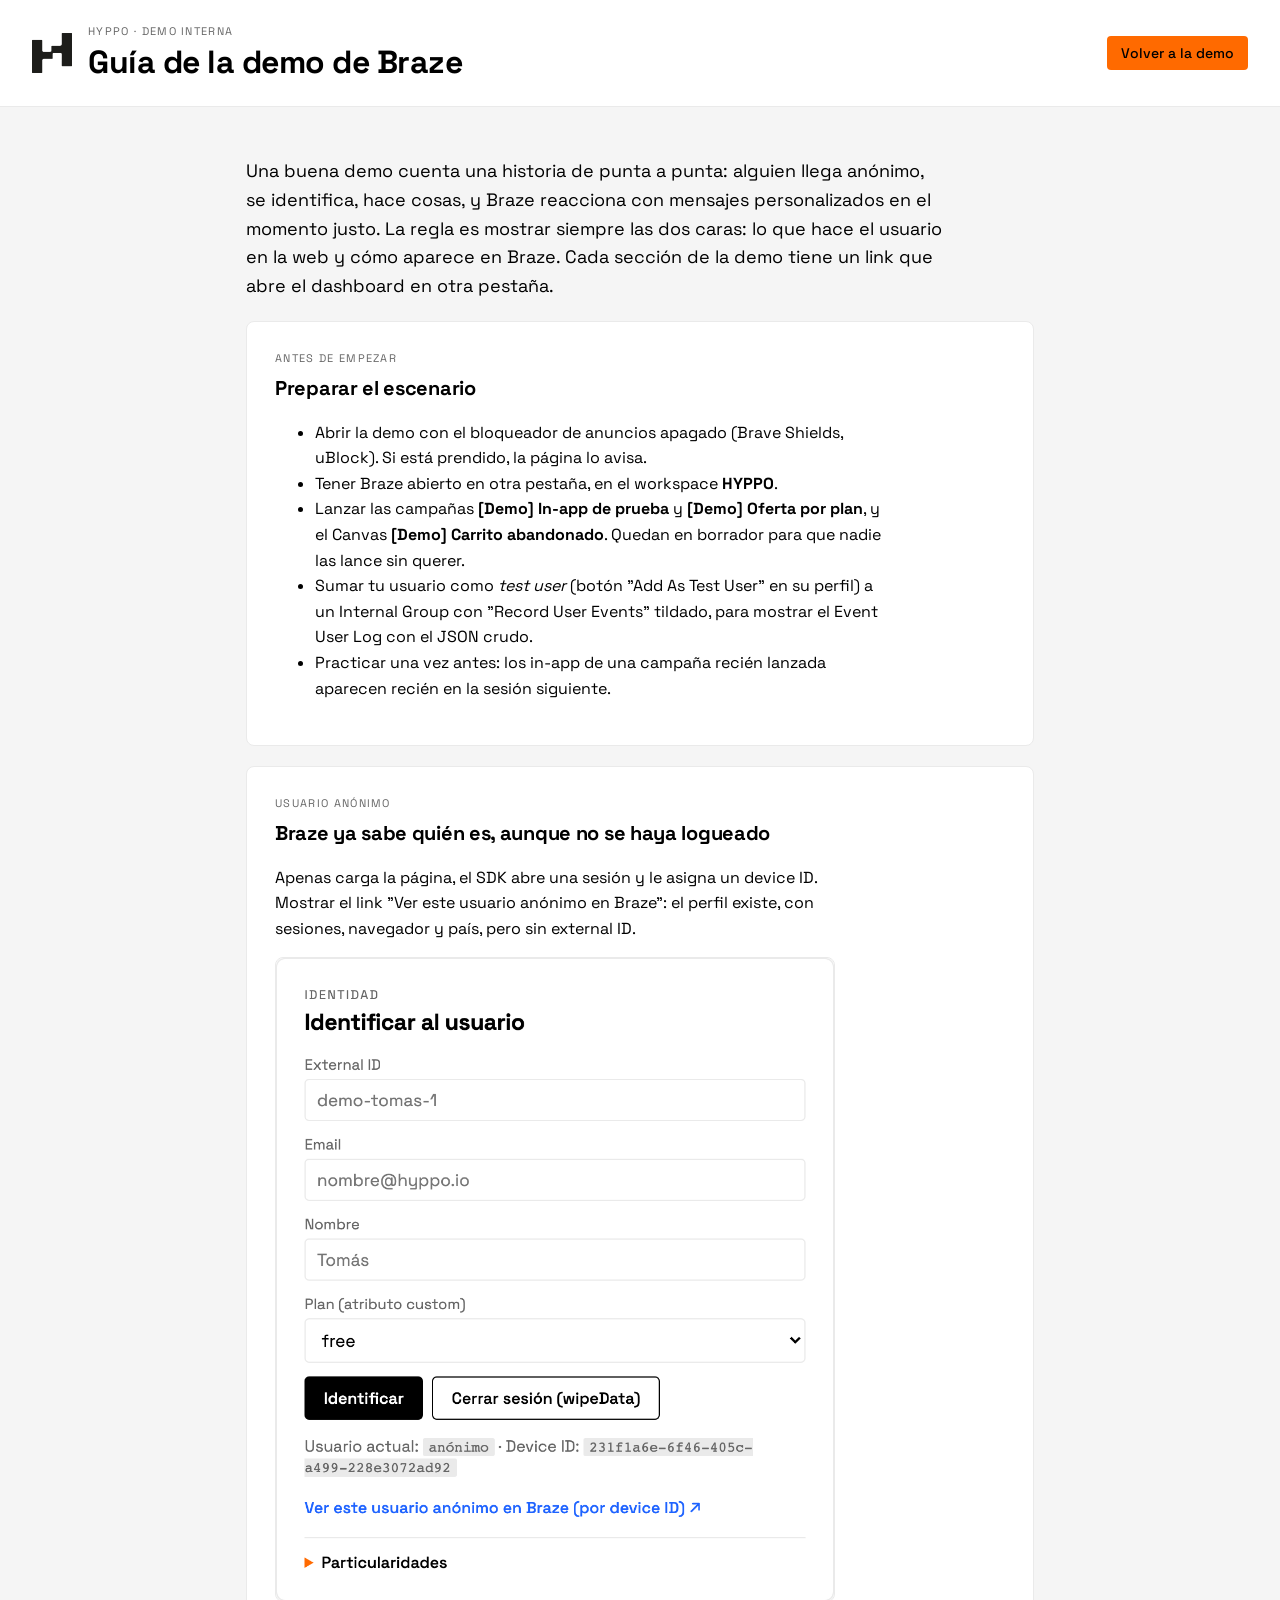
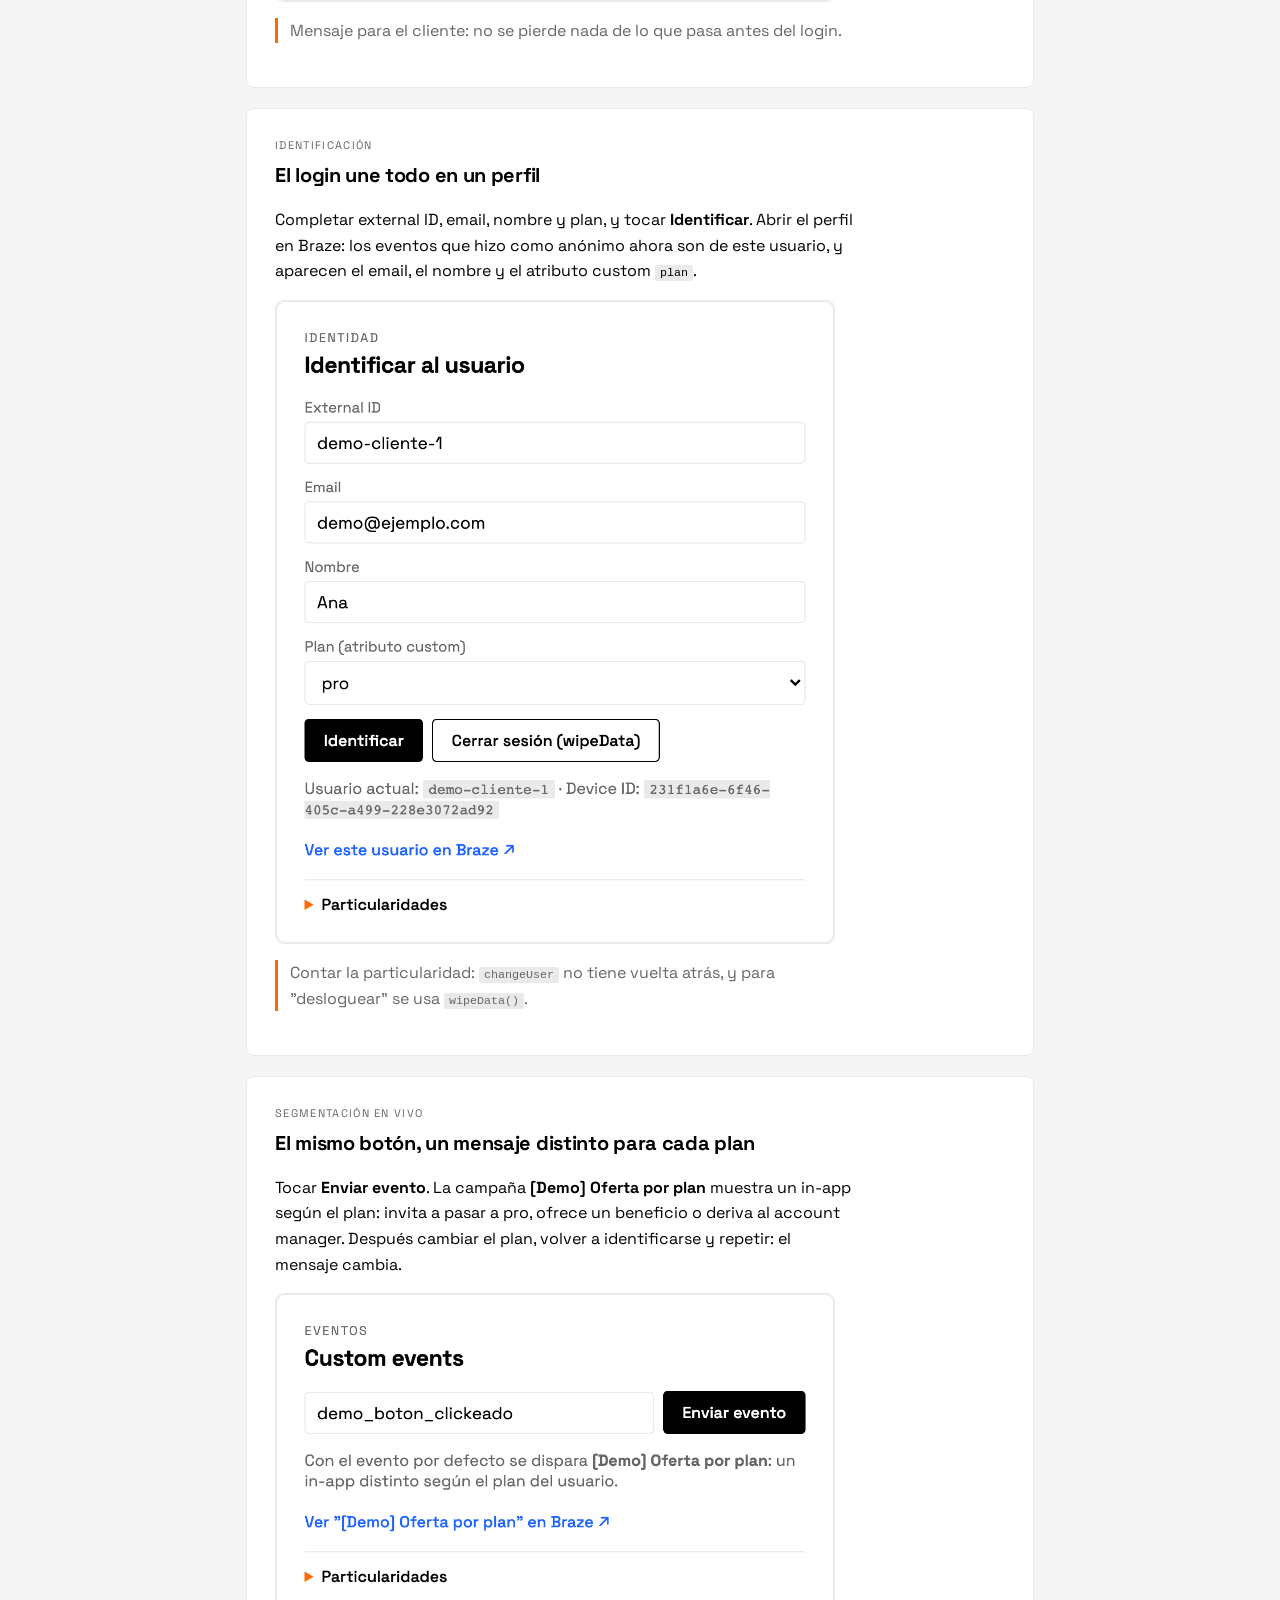
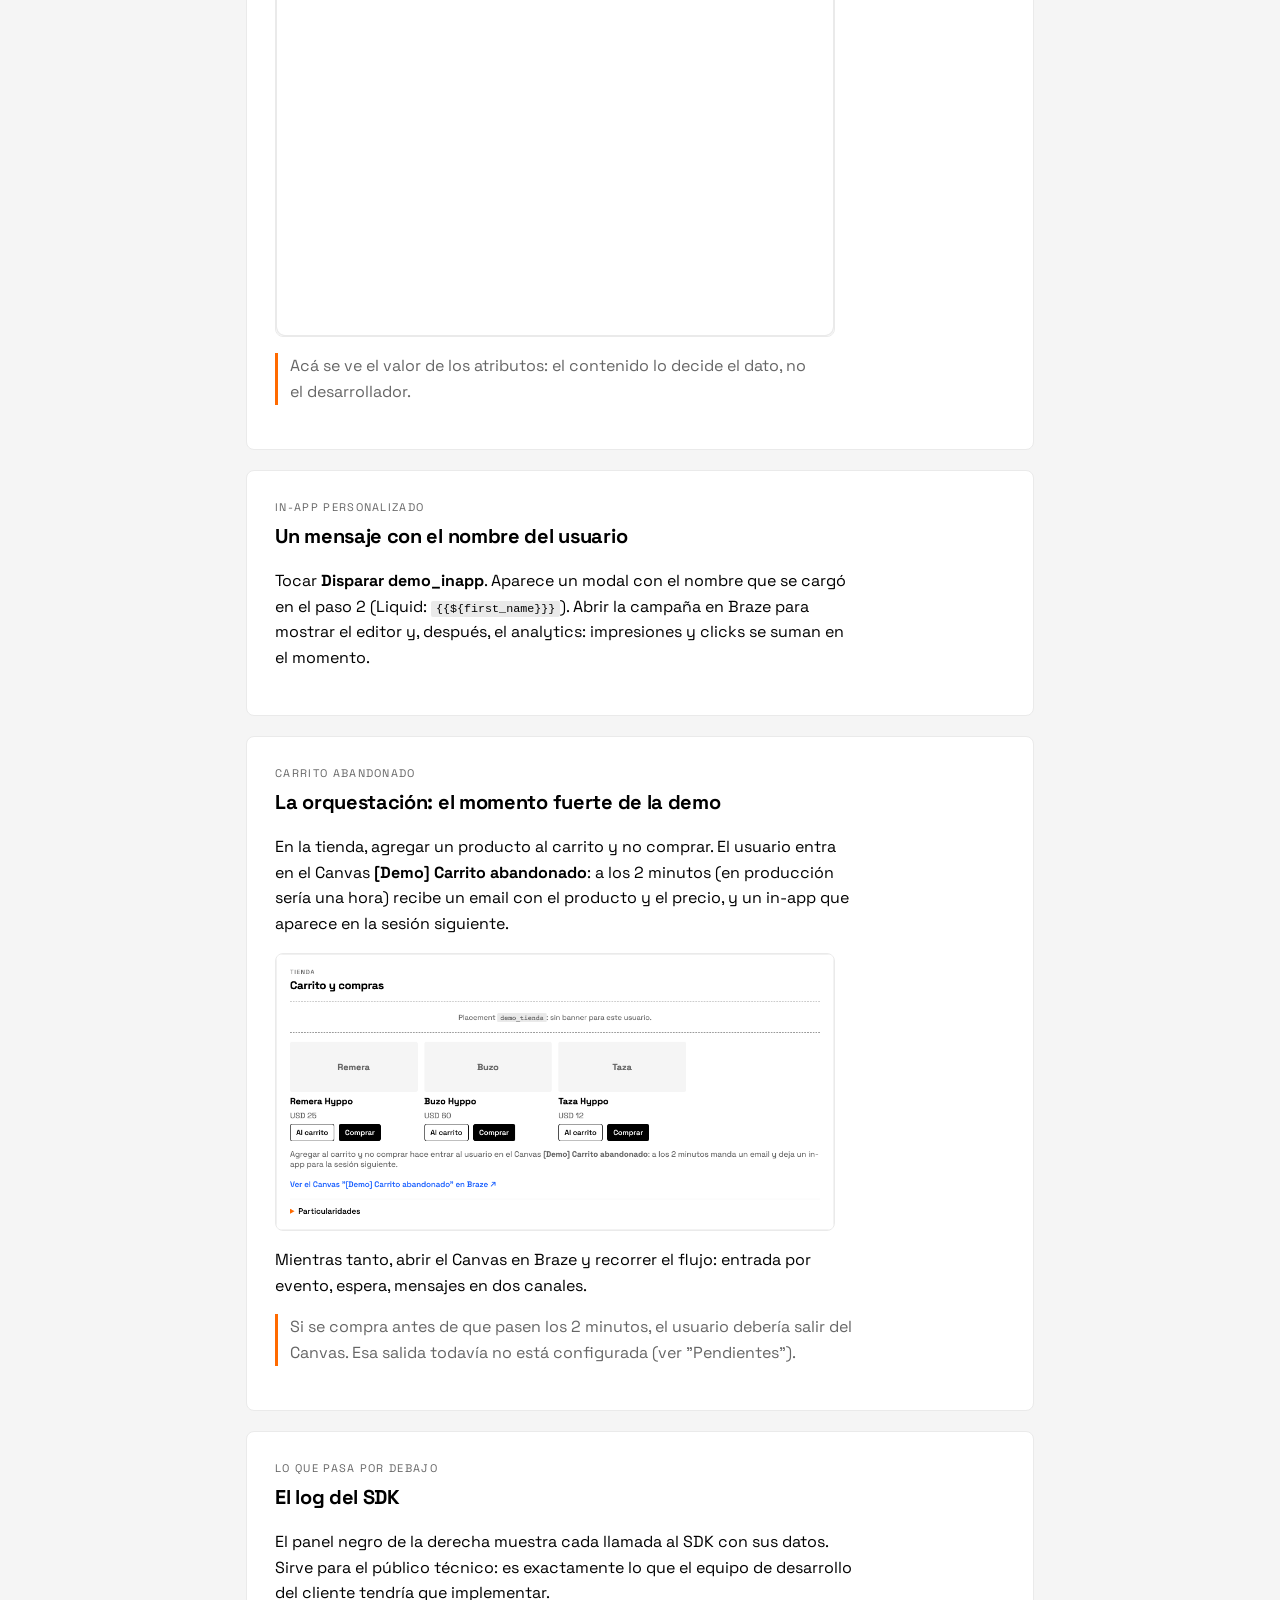
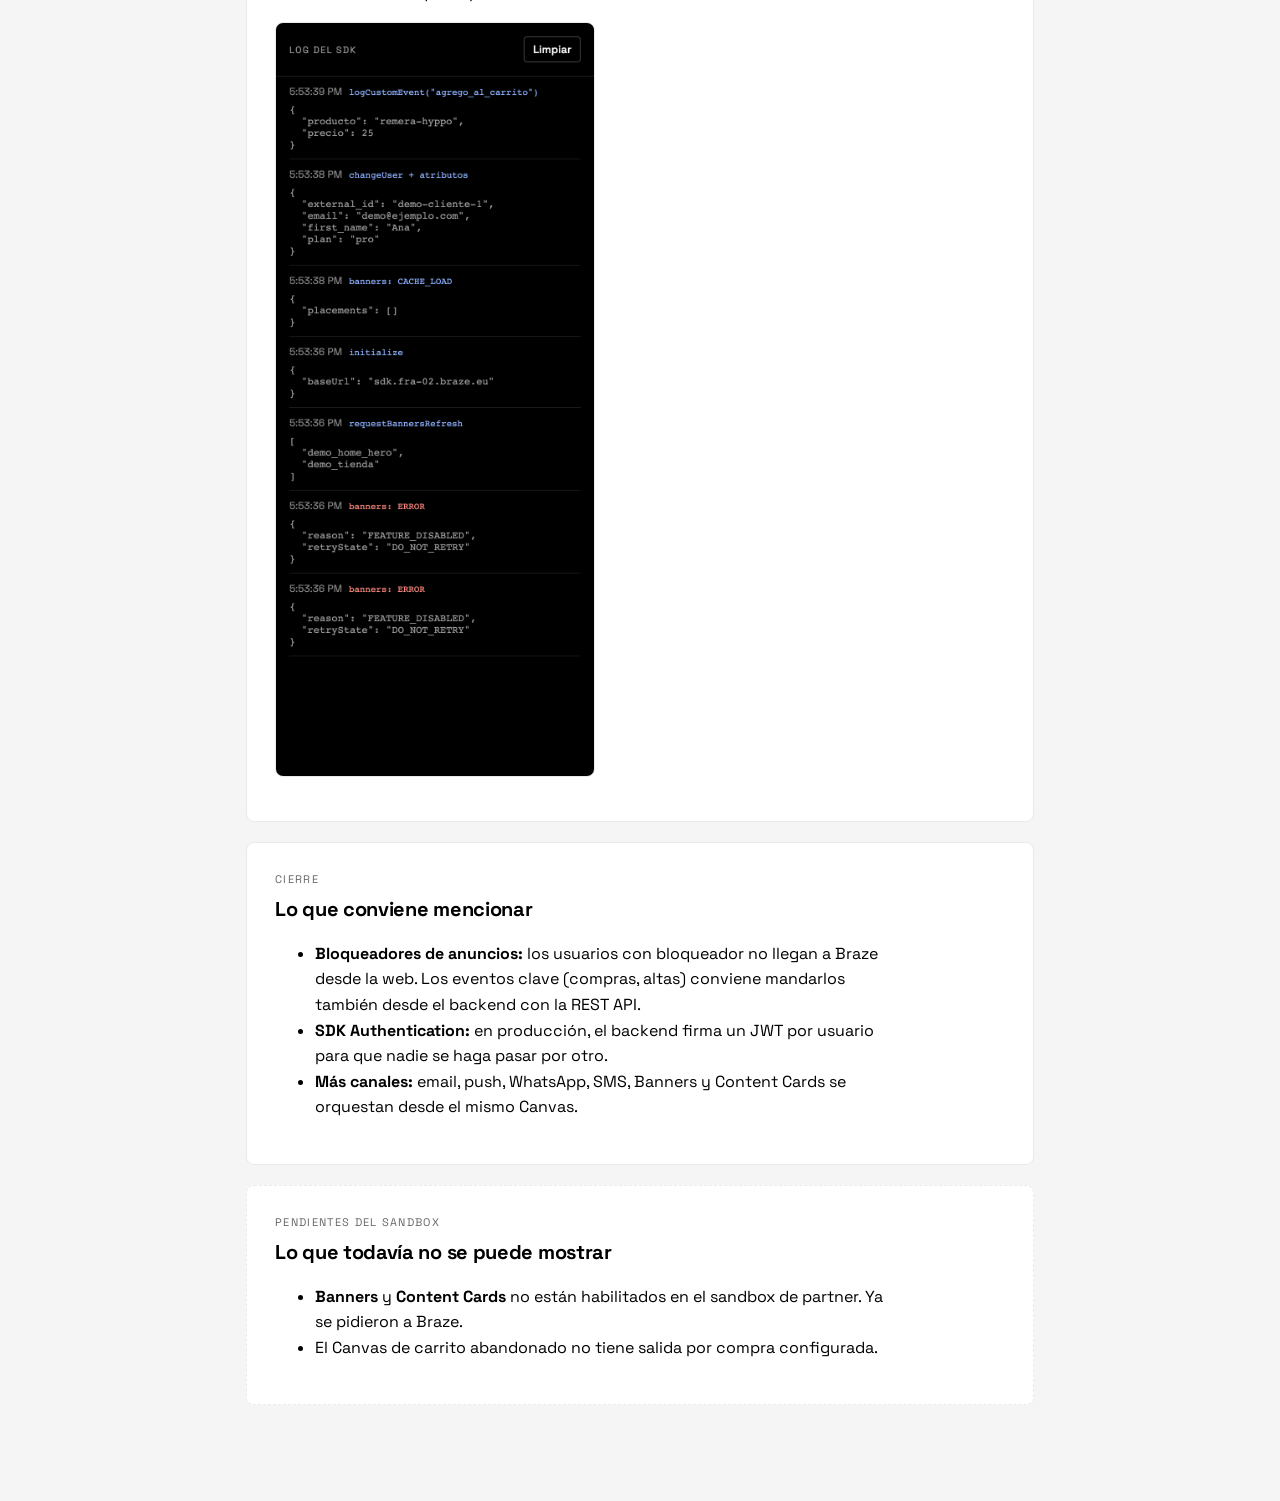
==== guia.html @ dd077f07 "Guía de la demo, links al dashboard de Braze y ajustes de diseño (impeccable) Co-Authored-By: Claude" ====
<!doctype html>
<html lang="es">
<head>
  <meta charset="utf-8">
  <meta name="viewport" content="width=device-width, initial-scale=1">
  <title>Hyppo · Guía de la demo de Braze</title>
  <link rel="icon" href="assets/isotipo.png">
  <link rel="stylesheet" href="https://fonts.googleapis.com/css2?family=Space+Grotesk:wght@400;500;700&display=swap">
  <link rel="stylesheet" href="css/styles.css">
</head>
<body class="guide">
  <header class="top">
    <img src="assets/isotipo.png" alt="Hyppo" class="logo">
    <div>
      <p class="caps">Hyppo · Demo interna</p>
      <h1>Guía de la demo de Braze</h1>
    </div>
    <a href="index.html" class="guide-btn">Volver a la demo</a>
  </header>

  <article class="guide-body">
    <p class="lead">Una buena demo cuenta una historia de punta a punta: alguien llega anónimo, se identifica, hace cosas, y Braze reacciona con mensajes personalizados en el momento justo. La regla es mostrar siempre las dos caras: lo que hace el usuario en la web y cómo aparece en Braze. Cada sección de la demo tiene un link que abre el dashboard en otra pestaña.</p>

    <section class="step">
      <p class="caps">Antes de empezar</p>
      <h2>Preparar el escenario</h2>
      <ul>
        <li>Abrir la demo con el bloqueador de anuncios apagado (Brave Shields, uBlock). Si está prendido, la página lo avisa.</li>
        <li>Tener Braze abierto en otra pestaña, en el workspace <strong>HYPPO</strong>.</li>
        <li>Lanzar las campañas <strong>[Demo] In-app de prueba</strong> y <strong>[Demo] Oferta por plan</strong>, y el Canvas <strong>[Demo] Carrito abandonado</strong>. Quedan en borrador para que nadie las lance sin querer.</li>
        <li>Sumar tu usuario como <em>test user</em> (botón "Add As Test User" en su perfil) a un Internal Group con "Record User Events" tildado, para mostrar el Event User Log con el JSON crudo.</li>
        <li>Practicar una vez antes: los in-app de una campaña recién lanzada aparecen recién en la sesión siguiente.</li>
      </ul>
    </section>

    <section class="step">
      <p class="caps">Usuario anónimo</p>
      <h2>Braze ya sabe quién es, aunque no se haya logueado</h2>
      <p>Apenas carga la página, el SDK abre una sesión y le asigna un device ID. Mostrar el link "Ver este usuario anónimo en Braze": el perfil existe, con sesiones, navegador y país, pero sin external ID.</p>
      <img src="assets/guia/demo-identidad-anonimo.png" alt="Sección de identidad con un usuario anónimo">
      <p class="tip">Mensaje para el cliente: no se pierde nada de lo que pasa antes del login.</p>
    </section>

    <section class="step">
      <p class="caps">Identificación</p>
      <h2>El login une todo en un perfil</h2>
      <p>Completar external ID, email, nombre y plan, y tocar <strong>Identificar</strong>. Abrir el perfil en Braze: los eventos que hizo como anónimo ahora son de este usuario, y aparecen el email, el nombre y el atributo custom <code>plan</code>.</p>
      <img src="assets/guia/demo-identidad.png" alt="Sección de identidad con un usuario identificado">
      <p class="tip">Contar la particularidad: <code>changeUser</code> no tiene vuelta atrás, y para "desloguear" se usa <code>wipeData()</code>.</p>
    </section>

    <section class="step">
      <p class="caps">Segmentación en vivo</p>
      <h2>El mismo botón, un mensaje distinto para cada plan</h2>
      <p>Tocar <strong>Enviar evento</strong>. La campaña <strong>[Demo] Oferta por plan</strong> muestra un in-app según el plan: invita a pasar a pro, ofrece un beneficio o deriva al account manager. Después cambiar el plan, volver a identificarse y repetir: el mensaje cambia.</p>
      <img src="assets/guia/demo-eventos.png" alt="Sección de eventos">
      <p class="tip">Acá se ve el valor de los atributos: el contenido lo decide el dato, no el desarrollador.</p>
    </section>

    <section class="step">
      <p class="caps">In-app personalizado</p>
      <h2>Un mensaje con el nombre del usuario</h2>
      <p>Tocar <strong>Disparar demo_inapp</strong>. Aparece un modal con el nombre que se cargó en el paso 2 (Liquid: <code>{{${first_name}}}</code>). Abrir la campaña en Braze para mostrar el editor y, después, el analytics: impresiones y clicks se suman en el momento.</p>
    </section>

    <section class="step">
      <p class="caps">Carrito abandonado</p>
      <h2>La orquestación: el momento fuerte de la demo</h2>
      <p>En la tienda, agregar un producto al carrito y no comprar. El usuario entra en el Canvas <strong>[Demo] Carrito abandonado</strong>: a los 2 minutos (en producción sería una hora) recibe un email con el producto y el precio, y un in-app que aparece en la sesión siguiente.</p>
      <img src="assets/guia/demo-tienda.png" alt="Tienda de la demo">
      <p>Mientras tanto, abrir el Canvas en Braze y recorrer el flujo: entrada por evento, espera, mensajes en dos canales.</p>
      <p class="tip">Si se compra antes de que pasen los 2 minutos, el usuario debería salir del Canvas. Esa salida todavía no está configurada (ver "Pendientes").</p>
    </section>

    <section class="step">
      <p class="caps">Lo que pasa por debajo</p>
      <h2>El log del SDK</h2>
      <p>El panel negro de la derecha muestra cada llamada al SDK con sus datos. Sirve para el público técnico: es exactamente lo que el equipo de desarrollo del cliente tendría que implementar.</p>
      <img src="assets/guia/demo-log.png" alt="Panel con el log del SDK" class="narrow">
    </section>

    <section class="step">
      <p class="caps">Cierre</p>
      <h2>Lo que conviene mencionar</h2>
      <ul>
        <li><strong>Bloqueadores de anuncios:</strong> los usuarios con bloqueador no llegan a Braze desde la web. Los eventos clave (compras, altas) conviene mandarlos también desde el backend con la REST API.</li>
        <li><strong>SDK Authentication:</strong> en producción, el backend firma un JWT por usuario para que nadie se haga pasar por otro.</li>
        <li><strong>Más canales:</strong> email, push, WhatsApp, SMS, Banners y Content Cards se orquestan desde el mismo Canvas.</li>
      </ul>
    </section>

    <section class="step pending">
      <p class="caps">Pendientes del sandbox</p>
      <h2>Lo que todavía no se puede mostrar</h2>
      <ul>
        <li><strong>Banners</strong> y <strong>Content Cards</strong> no están habilitados en el sandbox de partner. Ya se pidieron a Braze.</li>
        <li>El Canvas de carrito abandonado no tiene salida por compra configurada.</li>
      </ul>
    </section>
  </article>
</body>
</html>
---- css/styles.css ----
:root {
  --black: #000; --white: #fff; --blue: #1E63FF; --orange: #FF6A00; --red: #E53935;
  --grey-05: #F5F5F5; --grey-10: #EAEAEA; --grey-40: #9A9A9A; --grey-60: #666;
  --font: "Space Grotesk", system-ui, -apple-system, "Segoe UI", Roboto, sans-serif;
}
* { box-sizing: border-box; }
body { margin: 0; text-wrap: pretty; font-family: var(--font); color: var(--black); background: var(--grey-05); padding-right: 380px; }
code { font-size: 0.9em; background: var(--grey-10); padding: 1px 5px; border-radius: 2px; }
h1, h2 { margin: 0; letter-spacing: -0.015em; }
h1 { font-size: 32px; }
h2 { font-size: 20px; margin-bottom: 16px; }
.caps { text-transform: uppercase; letter-spacing: 0.12em; font-size: 11px; color: var(--grey-60); margin: 0 0 4px; }
.muted { color: var(--grey-60); font-size: 14px; }

.top { display: flex; align-items: center; gap: 16px; padding: 24px 32px; background: var(--white); border-bottom: 1px solid var(--grey-10); }
.logo { width: 40px; height: 40px; }
.guide-btn { margin-left: auto; font-size: 14px; font-weight: 500; padding: 8px 14px; border-radius: 4px; background: var(--orange); color: var(--black); text-decoration: none; }
.guide-btn:hover { background: var(--black); color: var(--white); }
.guide-btn + .status { margin-left: 12px; }
.braze-link { font-size: 14px; font-weight: 500; color: var(--blue); text-decoration: none; }
.braze-link:hover { text-decoration: underline; }
.status { margin-left: auto; font-size: 13px; padding: 6px 12px; border-radius: 4px; background: var(--grey-10); }
.status.ok { background: #E6EEFF; color: #0B3FC4; }
.status.err { background: #FDECEA; color: #B71C1C; }

main { display: grid; grid-template-columns: repeat(auto-fill, minmax(340px, 1fr)); gap: 16px; padding: 24px 32px 64px; }
.card { background: var(--white); border: 1px solid var(--grey-10); border-radius: 8px; padding: 24px; }
.card.wide { grid-column: 1 / -1; }

form { display: grid; gap: 12px; }
label { display: grid; gap: 4px; font-size: 13px; color: var(--grey-60); }
input, select { font: inherit; font-size: 15px; padding: 8px 10px; border: 1px solid var(--grey-10); border-radius: 4px; color: var(--black); }
.row { display: flex; gap: 8px; flex-wrap: wrap; align-items: center; }
form.row input { flex: 1; }
button { font: inherit; font-size: 14px; font-weight: 500; padding: 9px 16px; border: 1px solid var(--black); border-radius: 4px; background: var(--black); color: var(--white); cursor: pointer; }
button:hover { background: var(--blue); border-color: var(--blue); }
button.ghost { background: var(--white); color: var(--black); }
button.ghost:hover { border-color: var(--blue); color: var(--blue); }
button.small { padding: 6px 10px; font-size: 13px; }
button code { background: transparent; color: inherit; }

details { margin-top: 16px; font-size: 14px; border-top: 1px solid var(--grey-10); padding-top: 12px; }
summary { cursor: pointer; font-weight: 500; }
summary::marker { color: var(--orange); }
details li { margin: 6px 0; line-height: 1.45; }

.banner-slot { margin: 16px 32px 0; min-height: 56px; border: 1px dashed var(--grey-40); border-radius: 8px; display: grid; place-items: center; background: var(--white); }
.banner-slot.inline { margin: 0 0 16px; border: none; border-top: 1px dashed var(--grey-40); border-bottom: 1px dashed var(--grey-40); border-radius: 0; background: transparent; }
.banner-slot.filled { border: none; display: block; background: transparent; }
.fallback { color: var(--grey-60); font-size: 13px; margin: 12px; }

.products { display: grid; grid-template-columns: repeat(auto-fill, minmax(180px, 1fr)); gap: 12px; }
.product { display: grid; gap: 6px; }
.thumb { height: 90px; border-radius: 4px; background: var(--grey-05); display: grid; place-items: center; font-weight: 700; color: var(--grey-60); }

.feed { margin-top: 12px; position: relative; min-height: 80px; }

.log { position: fixed; top: 0; right: 0; bottom: 0; width: 380px; background: var(--black); color: var(--white); display: flex; flex-direction: column; }
.log .caps { color: var(--grey-40); margin: 0; }
.log-head { display: flex; justify-content: space-between; align-items: center; padding: 16px; border-bottom: 1px solid #222; }
.log-head button { border-color: #444; background: transparent; color: var(--white); }
#log { list-style: none; margin: 0; padding: 0 16px; overflow-y: auto; flex: 1; font-size: 12px; }
#log li { padding: 10px 0; border-bottom: 1px solid #1a1a1a; }
#log li.err code { color: #ff8a80; }
#log code { background: transparent; color: #8fb2ff; }
#log pre { margin: 6px 0 0; white-space: pre-wrap; color: var(--grey-40); }
.t { color: #8a8a8a; }

@media (max-width: 900px) {
  body { padding-right: 0; }
  .log { position: static; width: auto; max-height: 50vh; }
  main, .top { padding-left: 16px; padding-right: 16px; }
  .banner-slot { margin-left: 16px; margin-right: 16px; }
}

/* Guía de la demo */
body.guide { padding-right: 0; }
.guide-body { max-width: 820px; margin: 0 auto; padding: 32px 16px 96px; }
.lead { font-size: 18px; line-height: 1.6; max-width: 58ch; }
.step p, .step li { max-width: 58ch; }
.step { background: var(--white); border: 1px solid var(--grey-10); border-radius: 8px; padding: 28px; margin-top: 20px; line-height: 1.6; }
.step h2 { margin-bottom: 12px; }
.step img { display: block; width: 100%; max-width: 560px; margin: 16px 0; border: 1px solid var(--grey-10); border-radius: 8px; }
.step img.narrow { max-width: 320px; }
.step img.wide { max-width: 100%; }
.tip { border-left: 3px solid var(--orange); padding-left: 12px; color: var(--grey-60); }
.step.pending { border-style: dashed; }
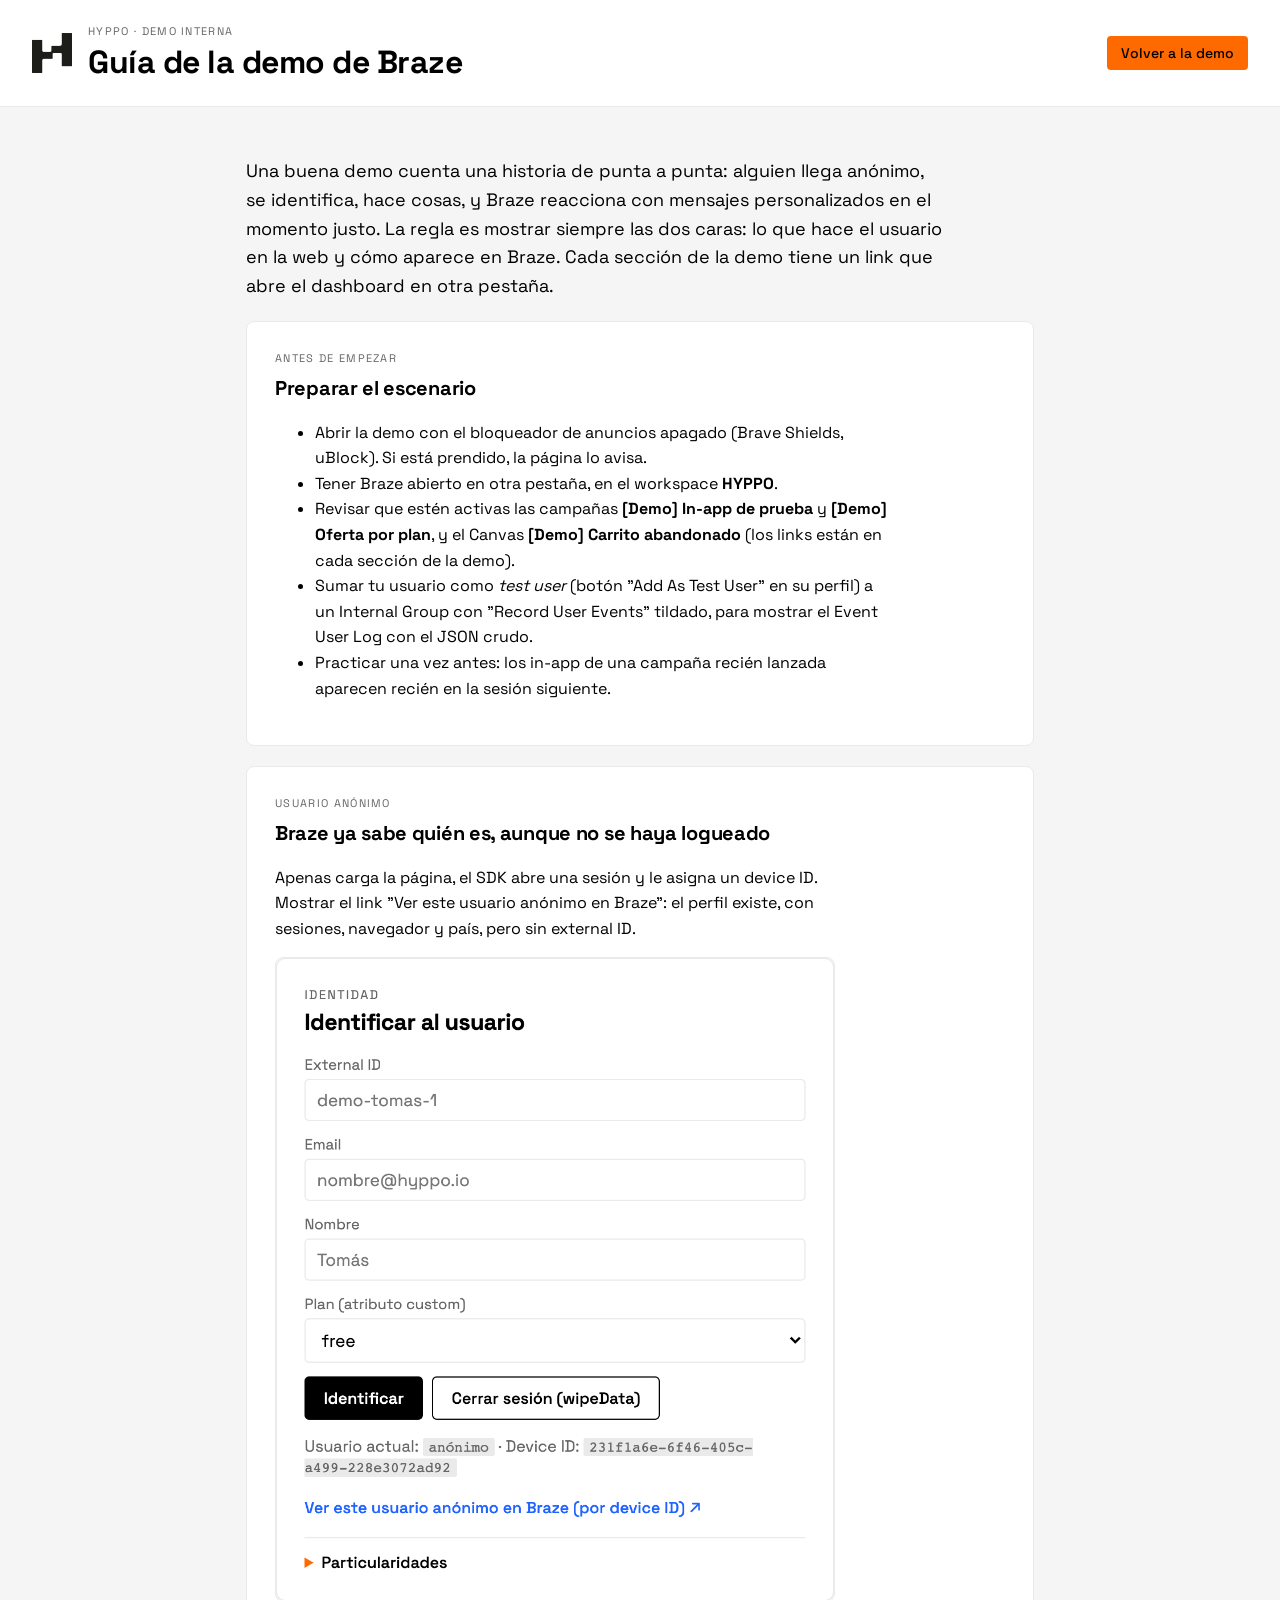
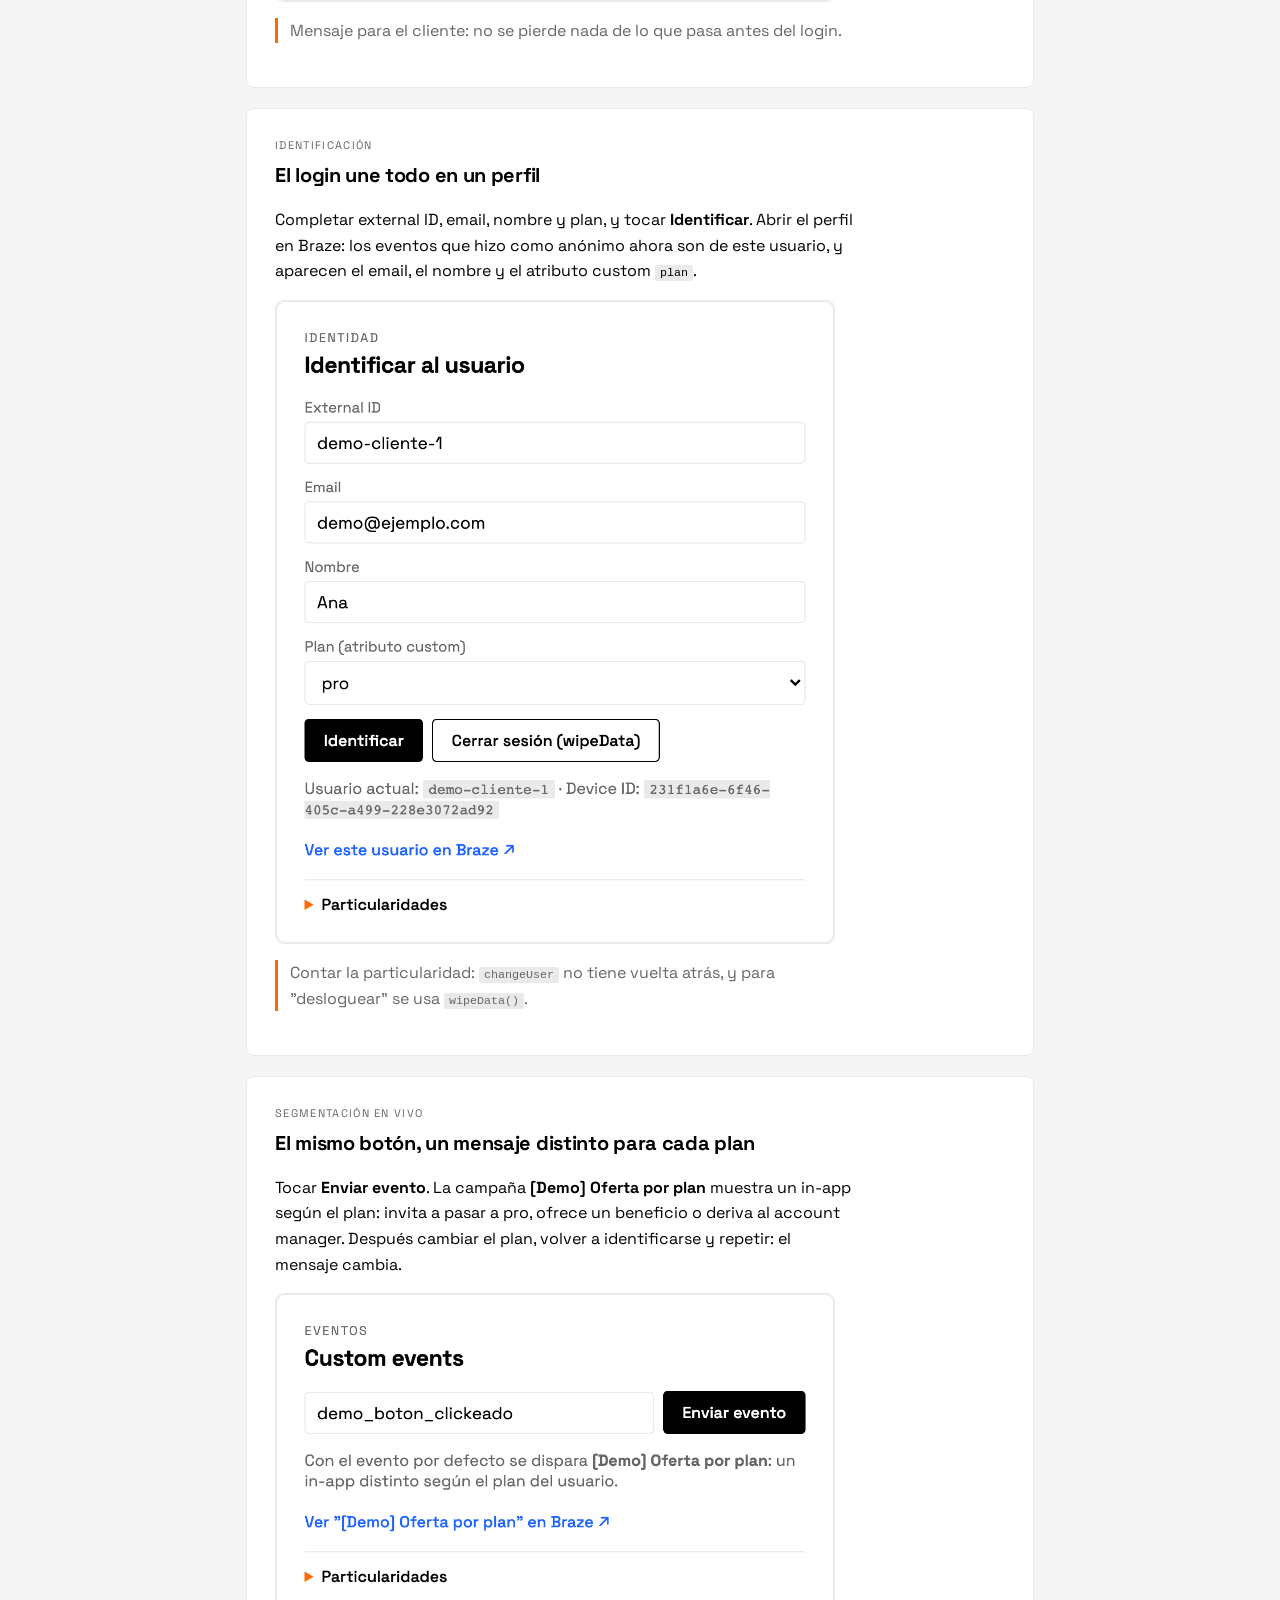
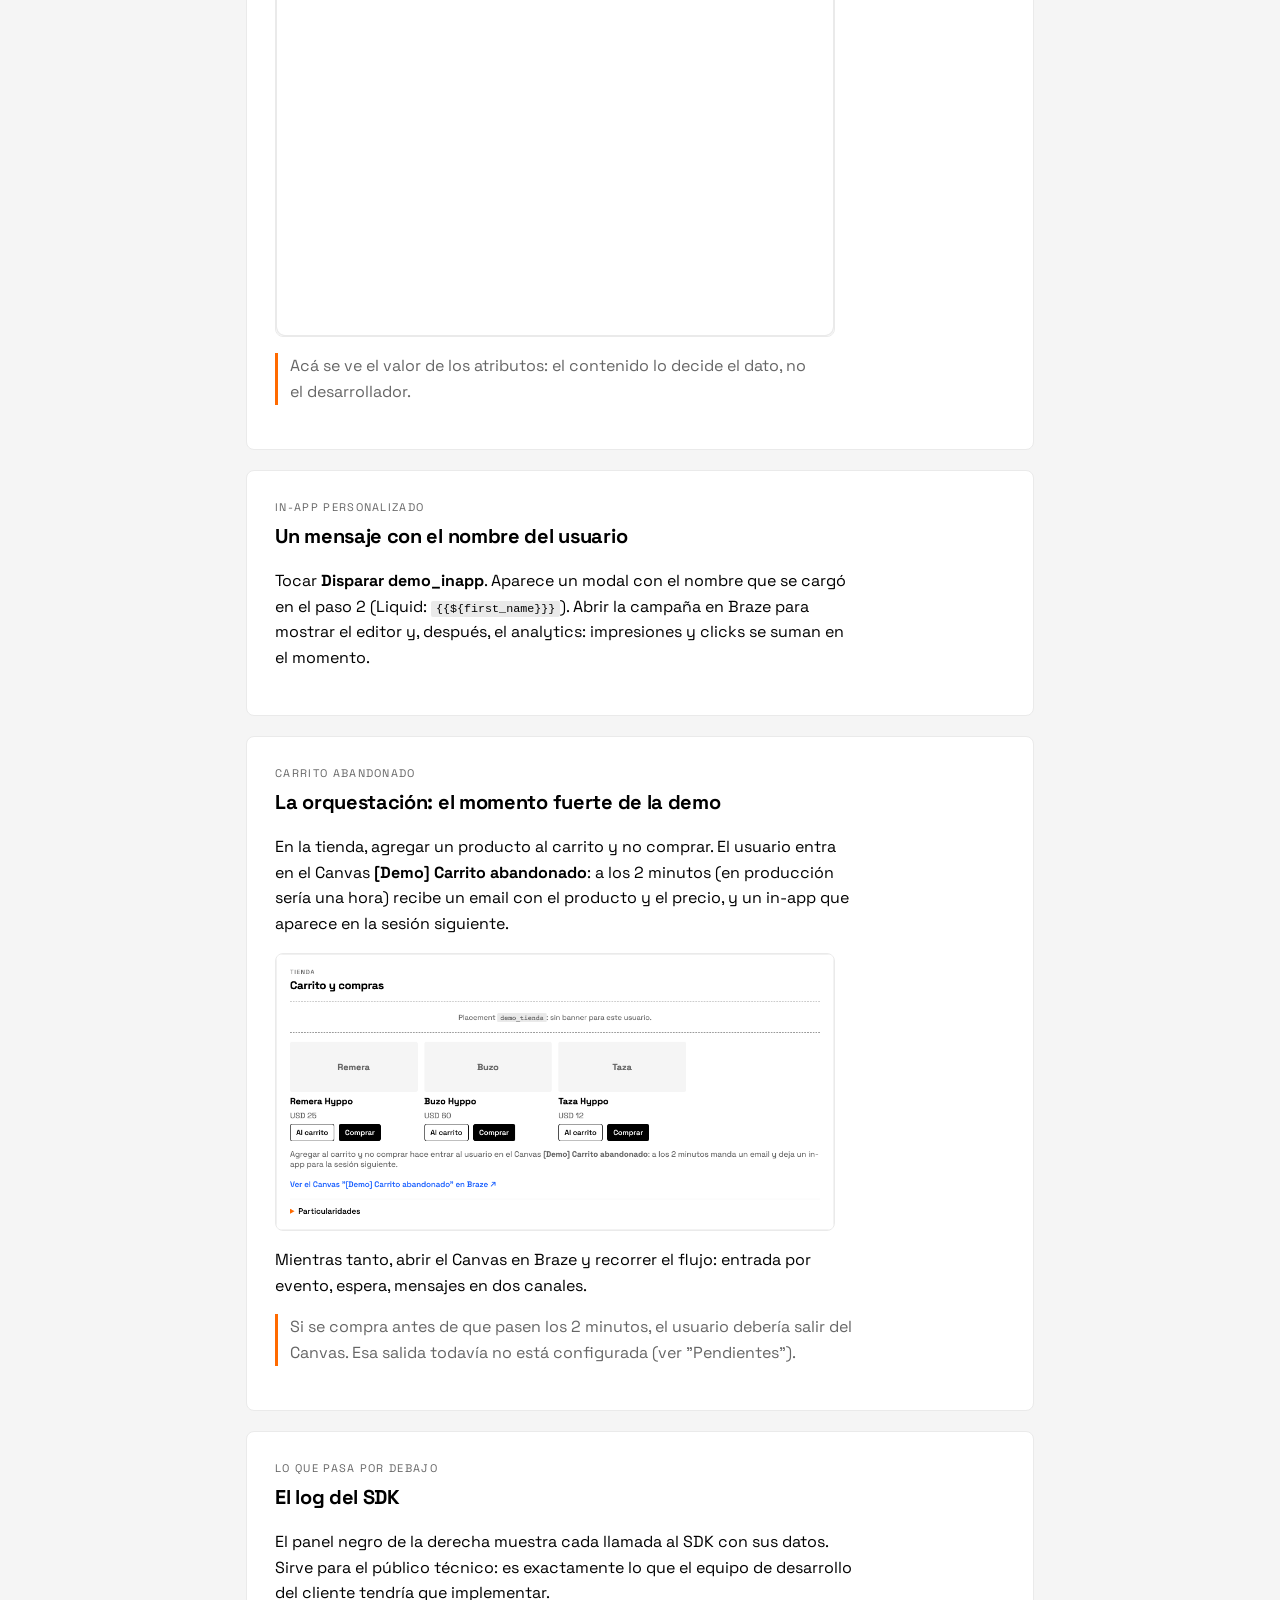
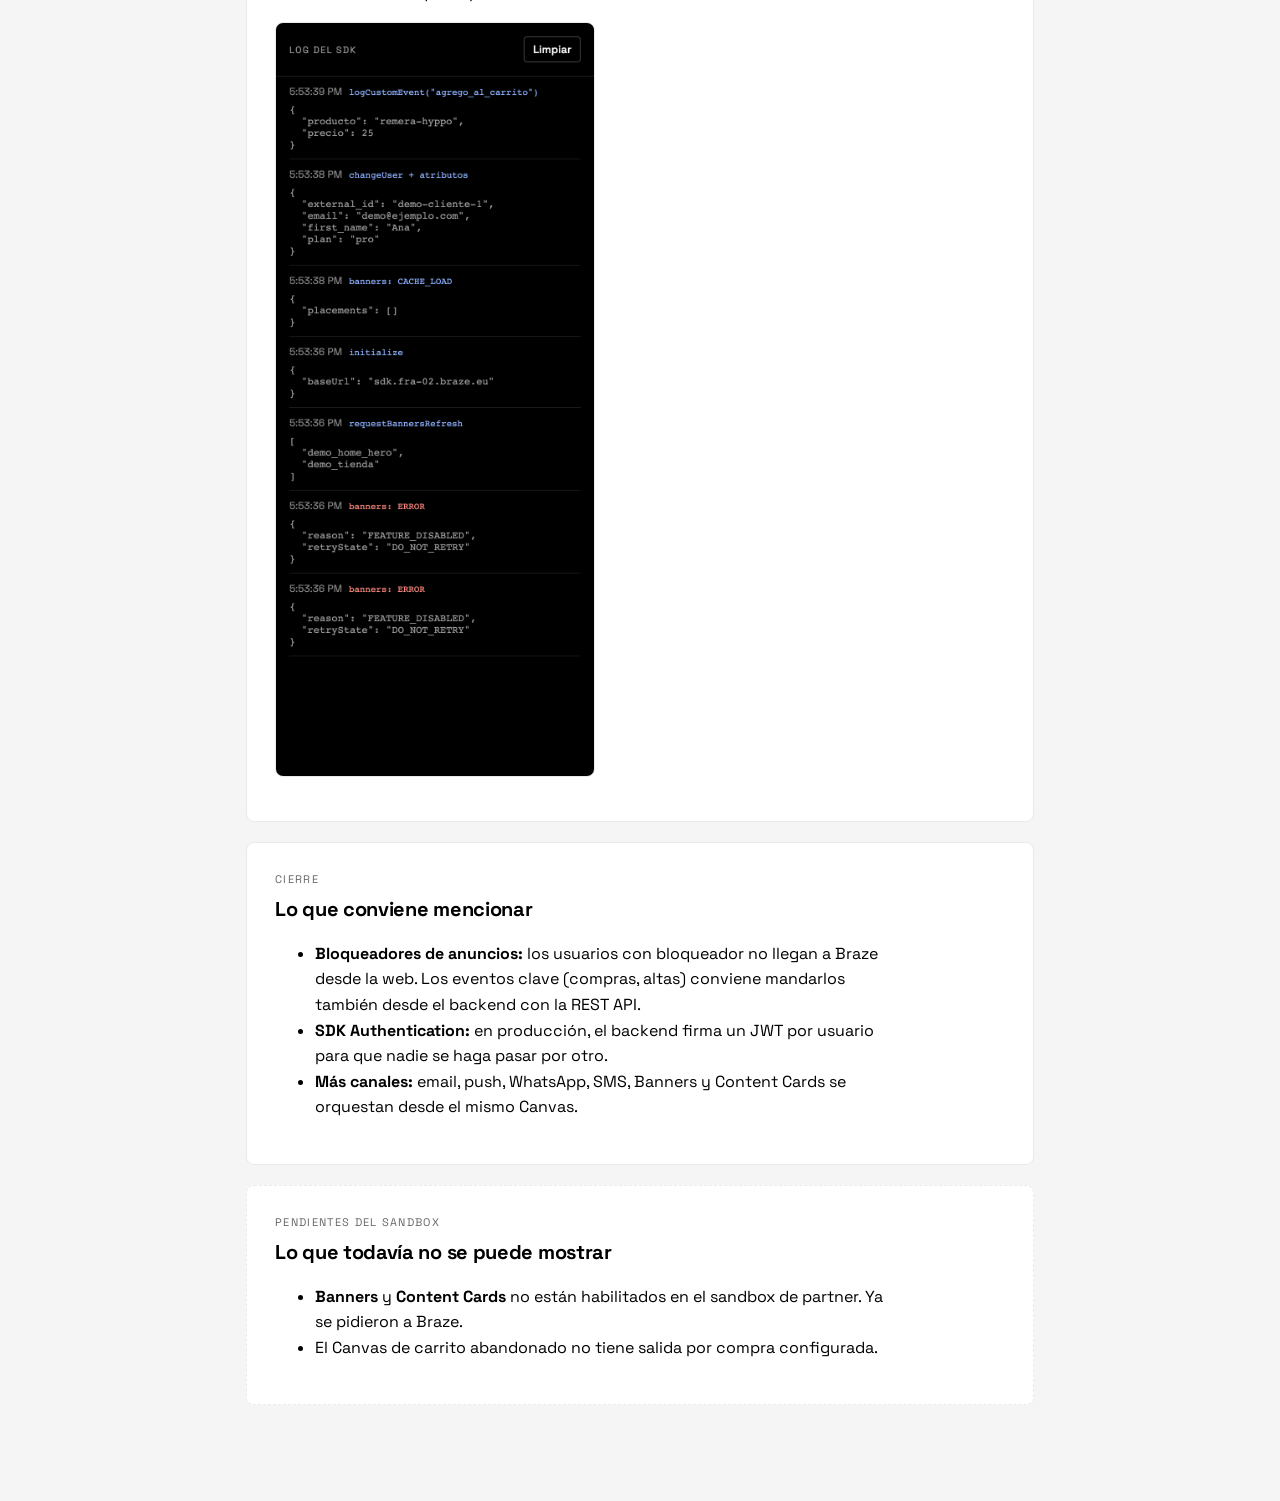
==== commit 791840fb: "Guía y README: las campañas de la demo ya están activas Co-Authored-By: Claude Opus 5.5 <noreply@ant" ====
--- a/guia.html
+++ b/guia.html
@@ -27,7 +27,7 @@
       <ul>
         <li>Abrir la demo con el bloqueador de anuncios apagado (Brave Shields, uBlock). Si está prendido, la página lo avisa.</li>
         <li>Tener Braze abierto en otra pestaña, en el workspace <strong>HYPPO</strong>.</li>
-        <li>Lanzar las campañas <strong>[Demo] In-app de prueba</strong> y <strong>[Demo] Oferta por plan</strong>, y el Canvas <strong>[Demo] Carrito abandonado</strong>. Quedan en borrador para que nadie las lance sin querer.</li>
+        <li>Revisar que estén activas las campañas <strong>[Demo] In-app de prueba</strong> y <strong>[Demo] Oferta por plan</strong>, y el Canvas <strong>[Demo] Carrito abandonado</strong> (los links están en cada sección de la demo).</li>
         <li>Sumar tu usuario como <em>test user</em> (botón "Add As Test User" en su perfil) a un Internal Group con "Record User Events" tildado, para mostrar el Event User Log con el JSON crudo.</li>
         <li>Practicar una vez antes: los in-app de una campaña recién lanzada aparecen recién en la sesión siguiente.</li>
       </ul>
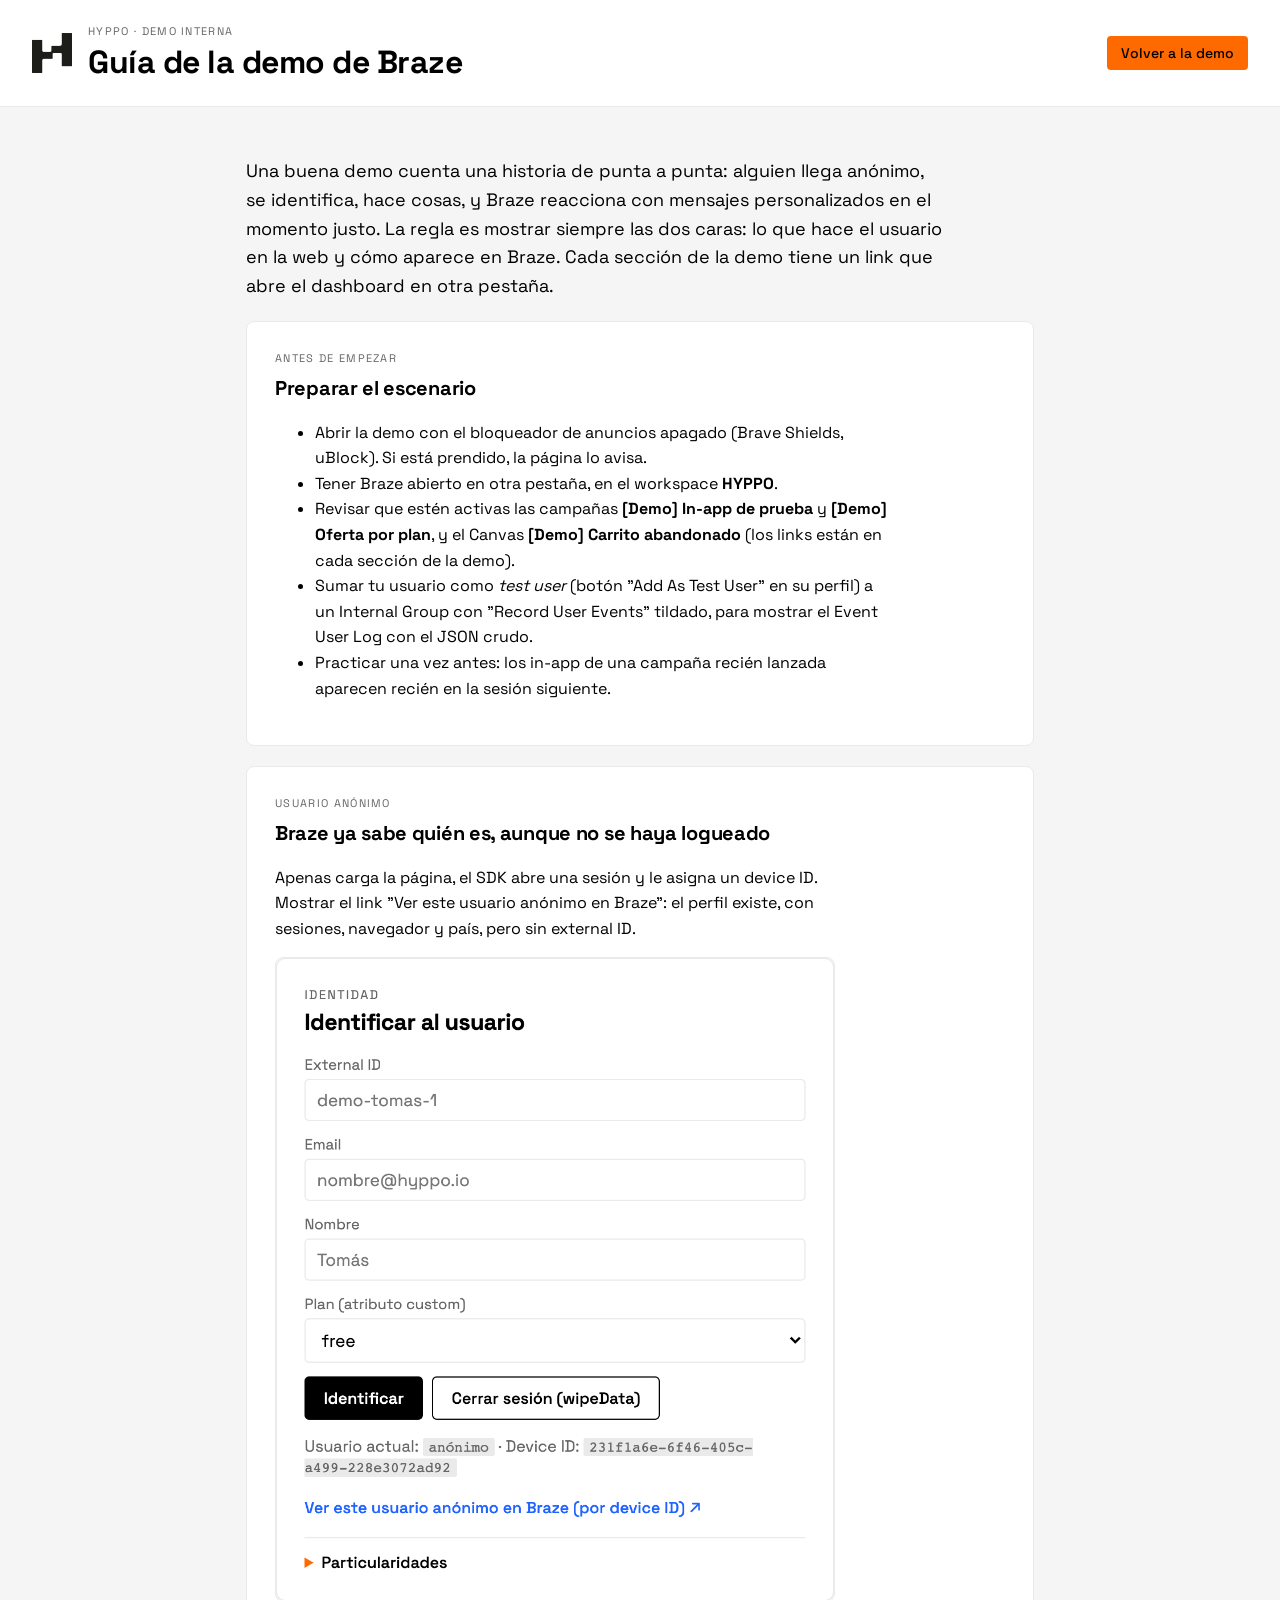
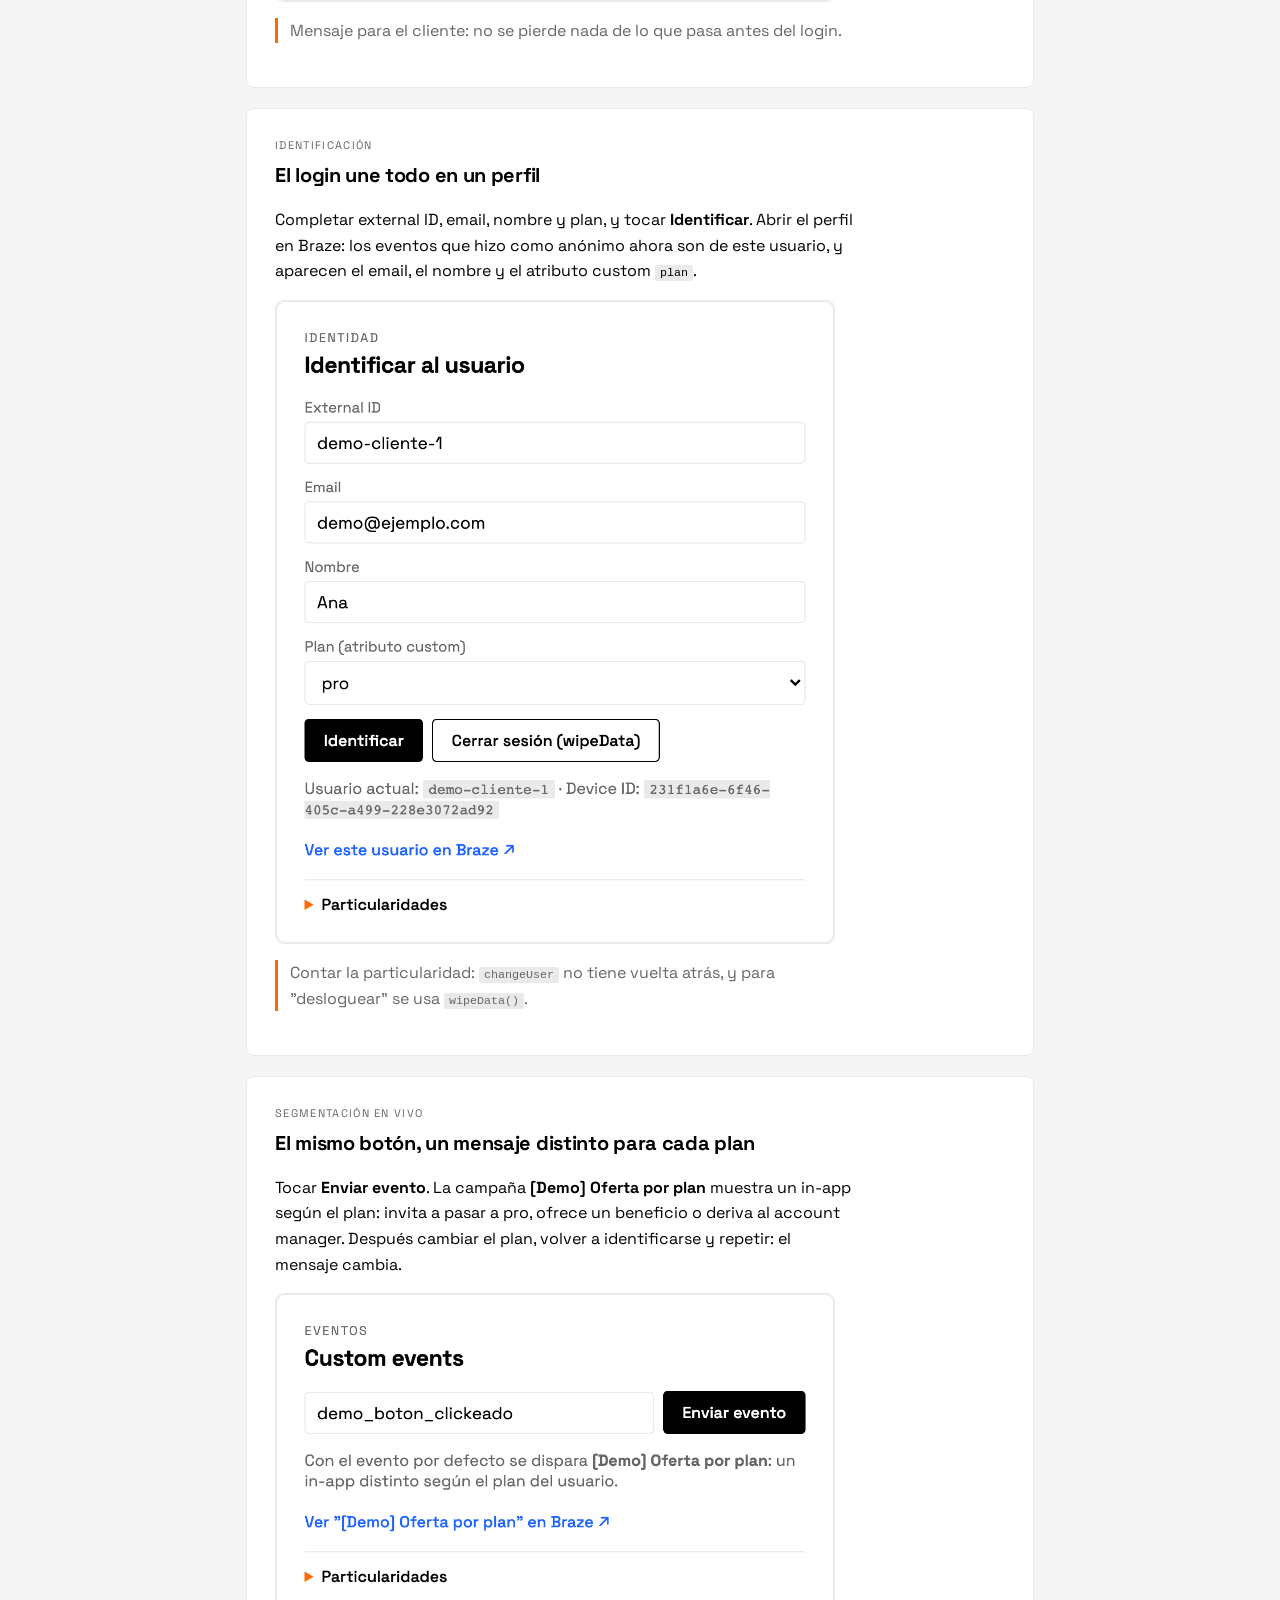
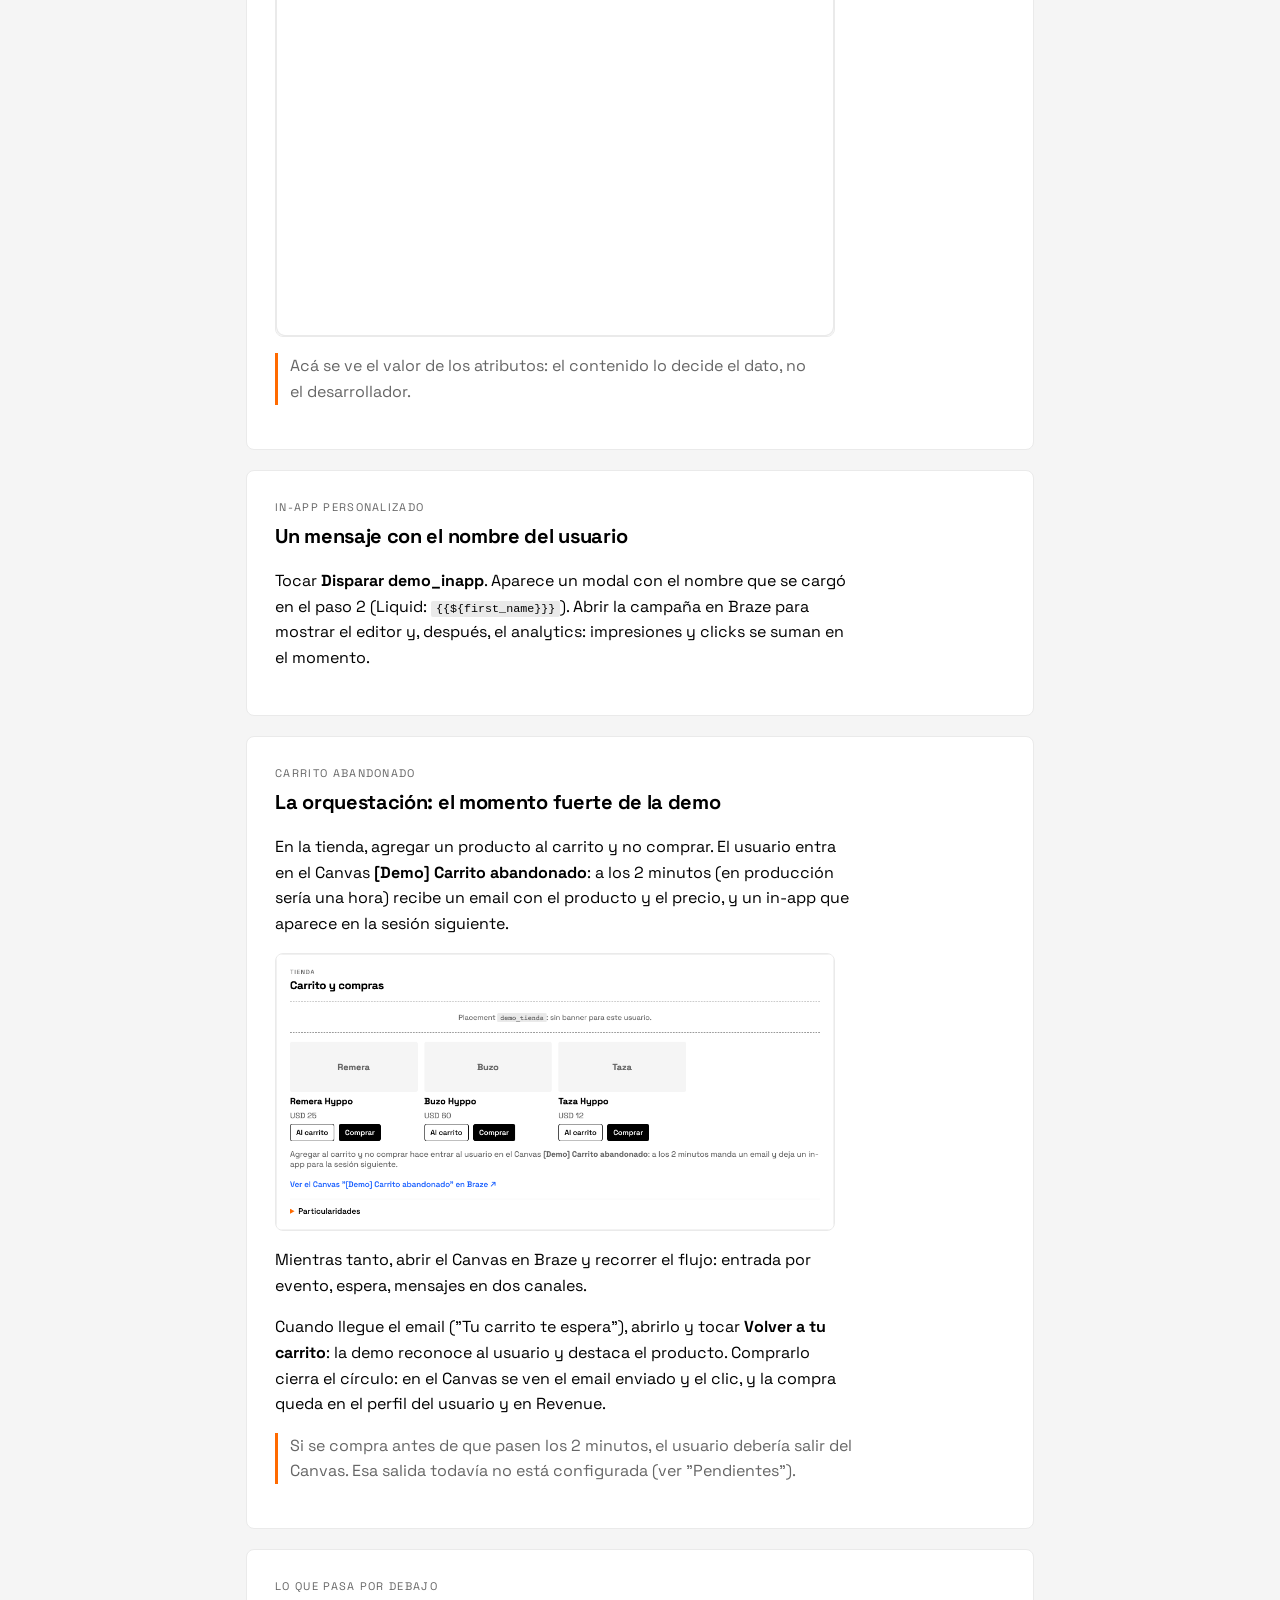
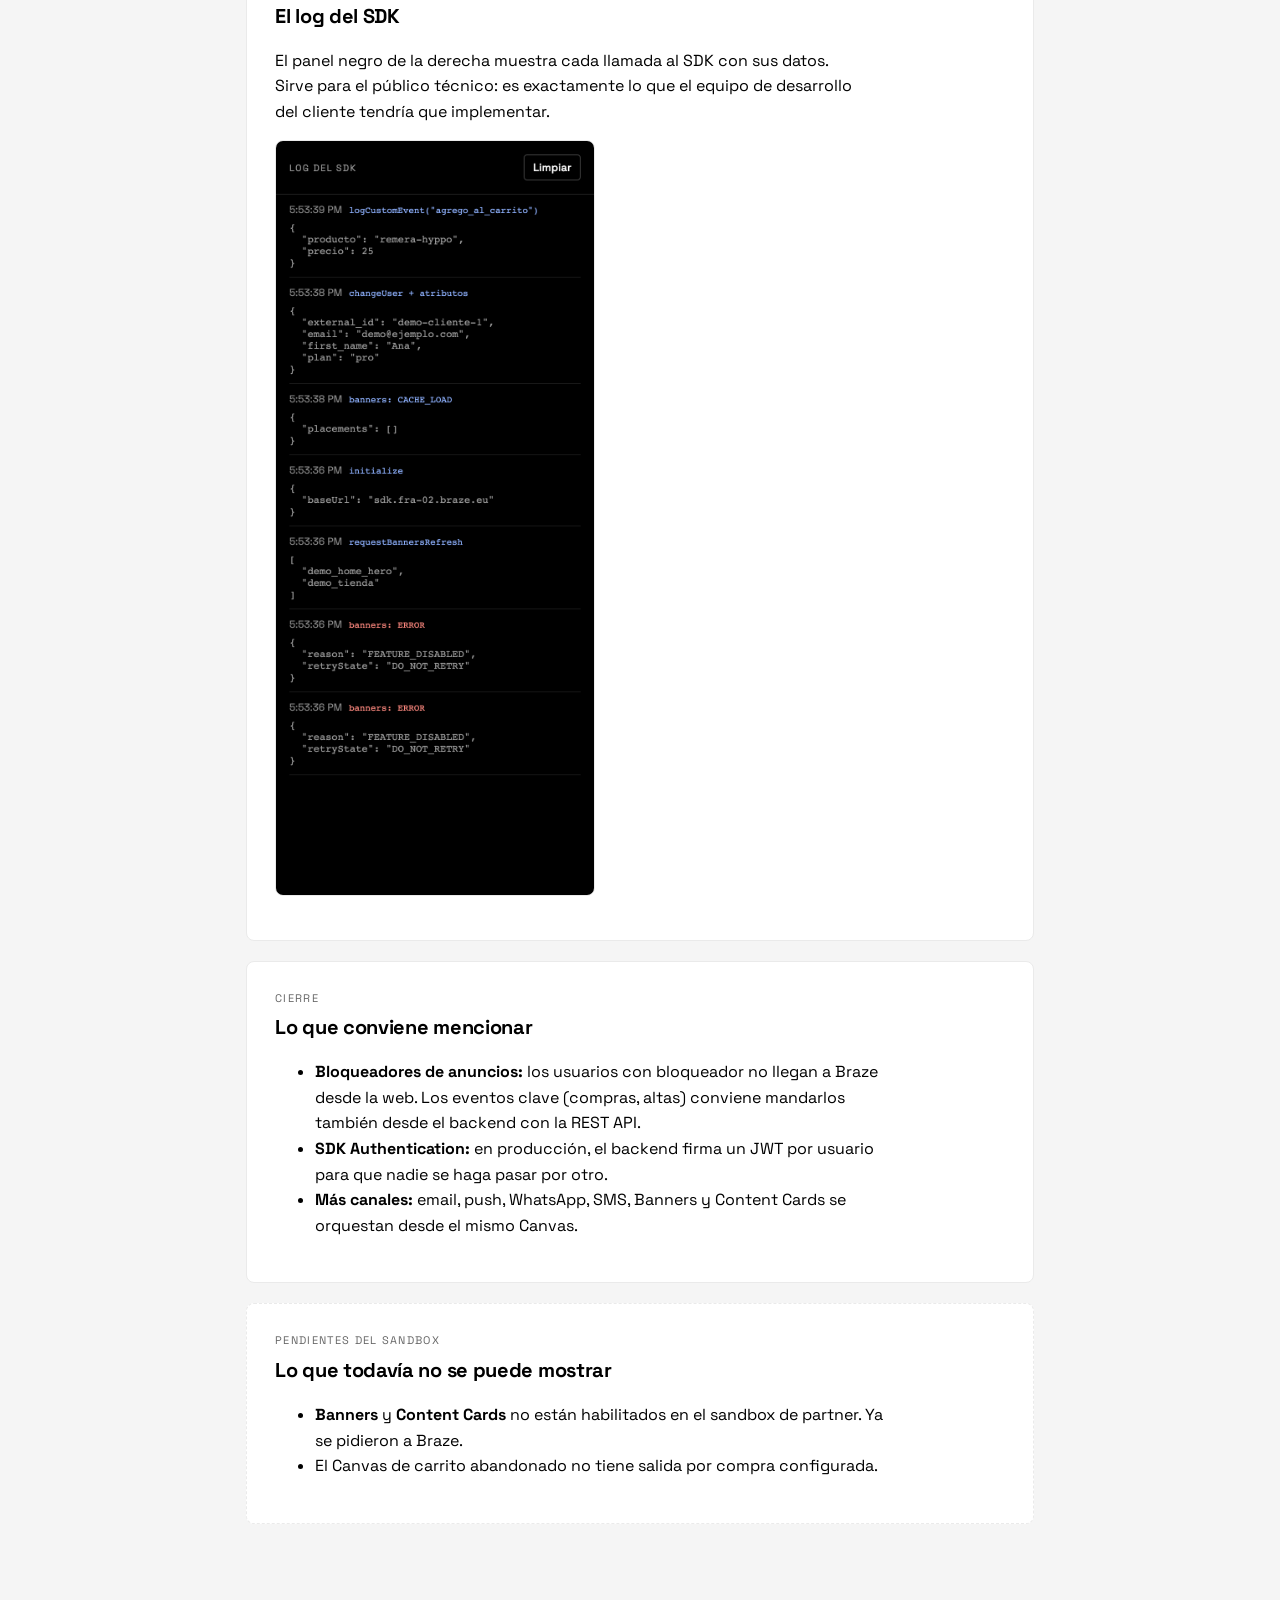
==== commit 57901d45: "Llegada desde el email del carrito: identifica con ?uid y destaca ?producto Co-Authored-By: Claude O" ====
--- a/guia.html
+++ b/guia.html
@@ -69,6 +69,7 @@
       <p>En la tienda, agregar un producto al carrito y no comprar. El usuario entra en el Canvas <strong>[Demo] Carrito abandonado</strong>: a los 2 minutos (en producción sería una hora) recibe un email con el producto y el precio, y un in-app que aparece en la sesión siguiente.</p>
       <img src="assets/guia/demo-tienda.png" alt="Tienda de la demo">
       <p>Mientras tanto, abrir el Canvas en Braze y recorrer el flujo: entrada por evento, espera, mensajes en dos canales.</p>
+      <p>Cuando llegue el email ("Tu carrito te espera"), abrirlo y tocar <strong>Volver a tu carrito</strong>: la demo reconoce al usuario y destaca el producto. Comprarlo cierra el círculo: en el Canvas se ven el email enviado y el clic, y la compra queda en el perfil del usuario y en Revenue.</p>
       <p class="tip">Si se compra antes de que pasen los 2 minutos, el usuario debería salir del Canvas. Esa salida todavía no está configurada (ver "Pendientes").</p>
     </section>
 
--- a/css/styles.css
+++ b/css/styles.css
@@ -51,6 +51,7 @@
 
 .products { display: grid; grid-template-columns: repeat(auto-fill, minmax(180px, 1fr)); gap: 12px; }
 .product { display: grid; gap: 6px; }
+.product.highlight { outline: 2px solid var(--orange); outline-offset: 6px; border-radius: 4px; }
 .thumb { height: 90px; border-radius: 4px; background: var(--grey-05); display: grid; place-items: center; font-weight: 700; color: var(--grey-60); }
 
 .feed { margin-top: 12px; position: relative; min-height: 80px; }
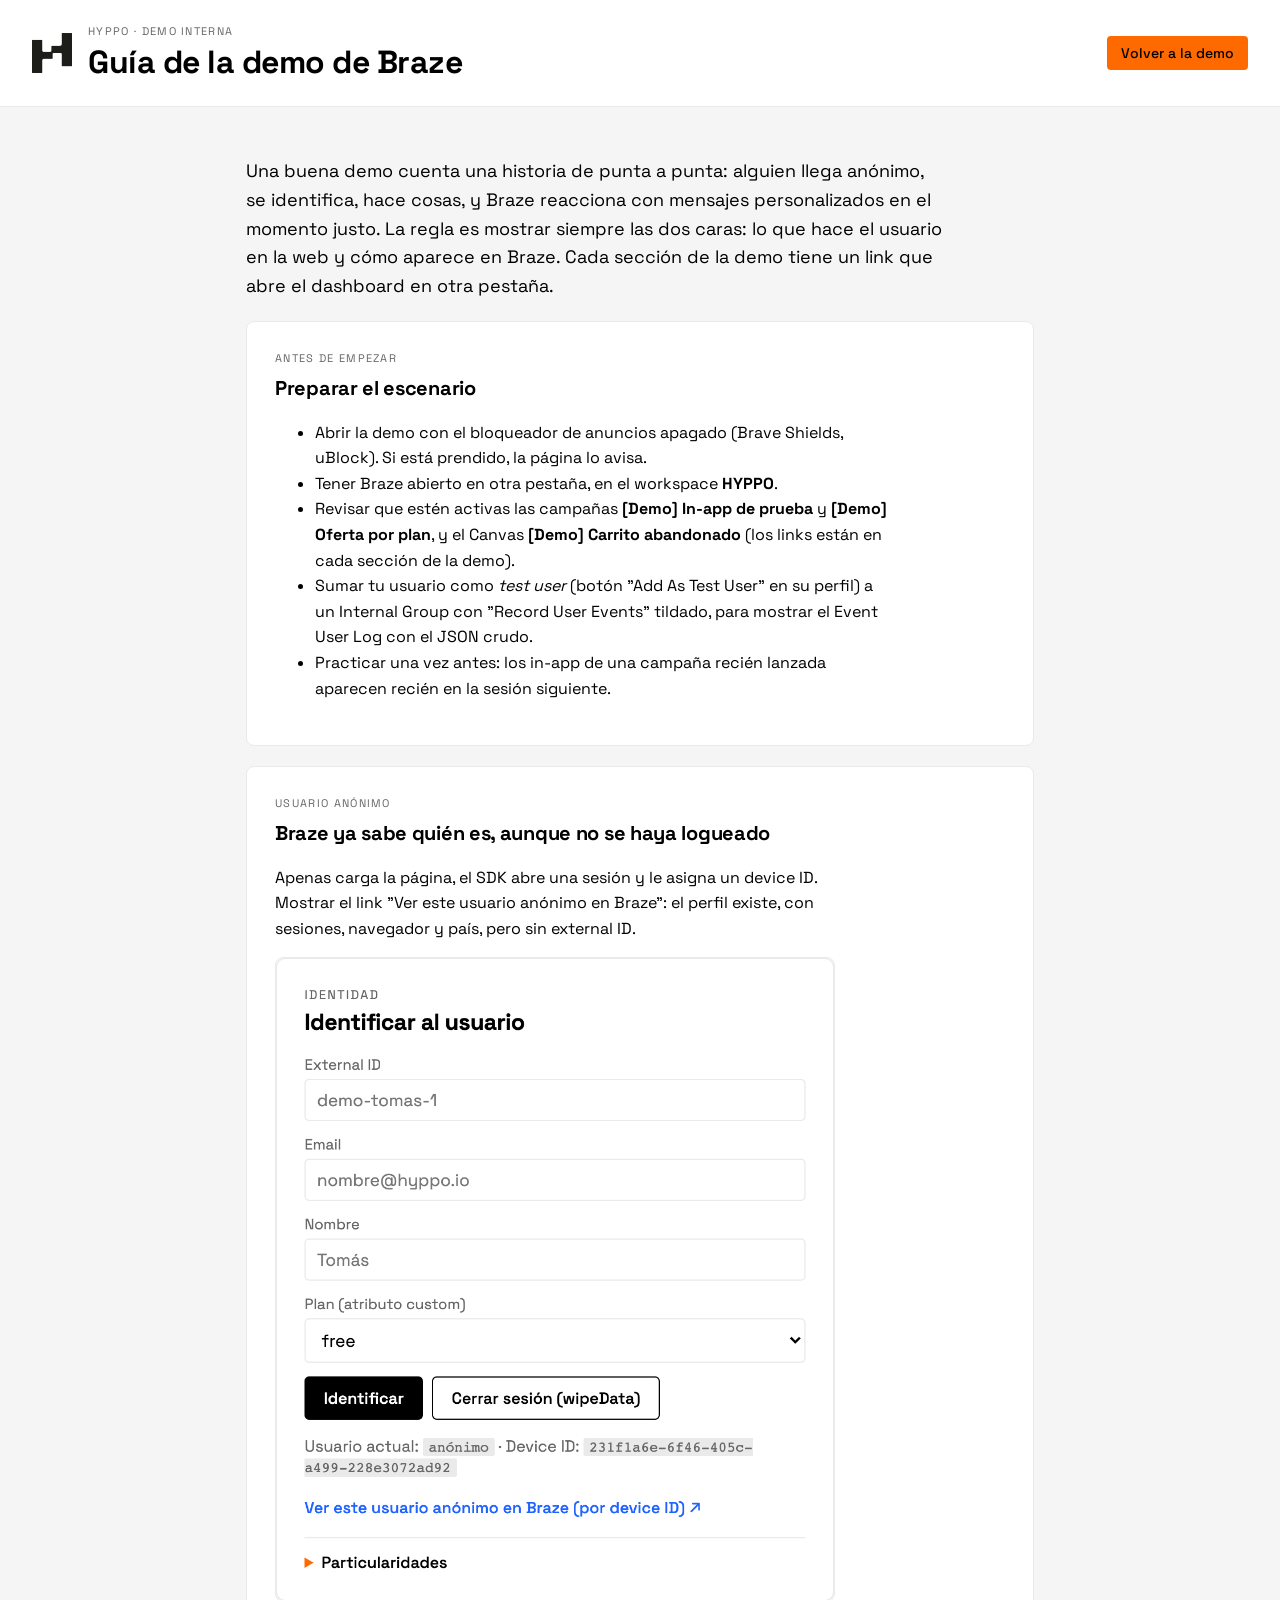
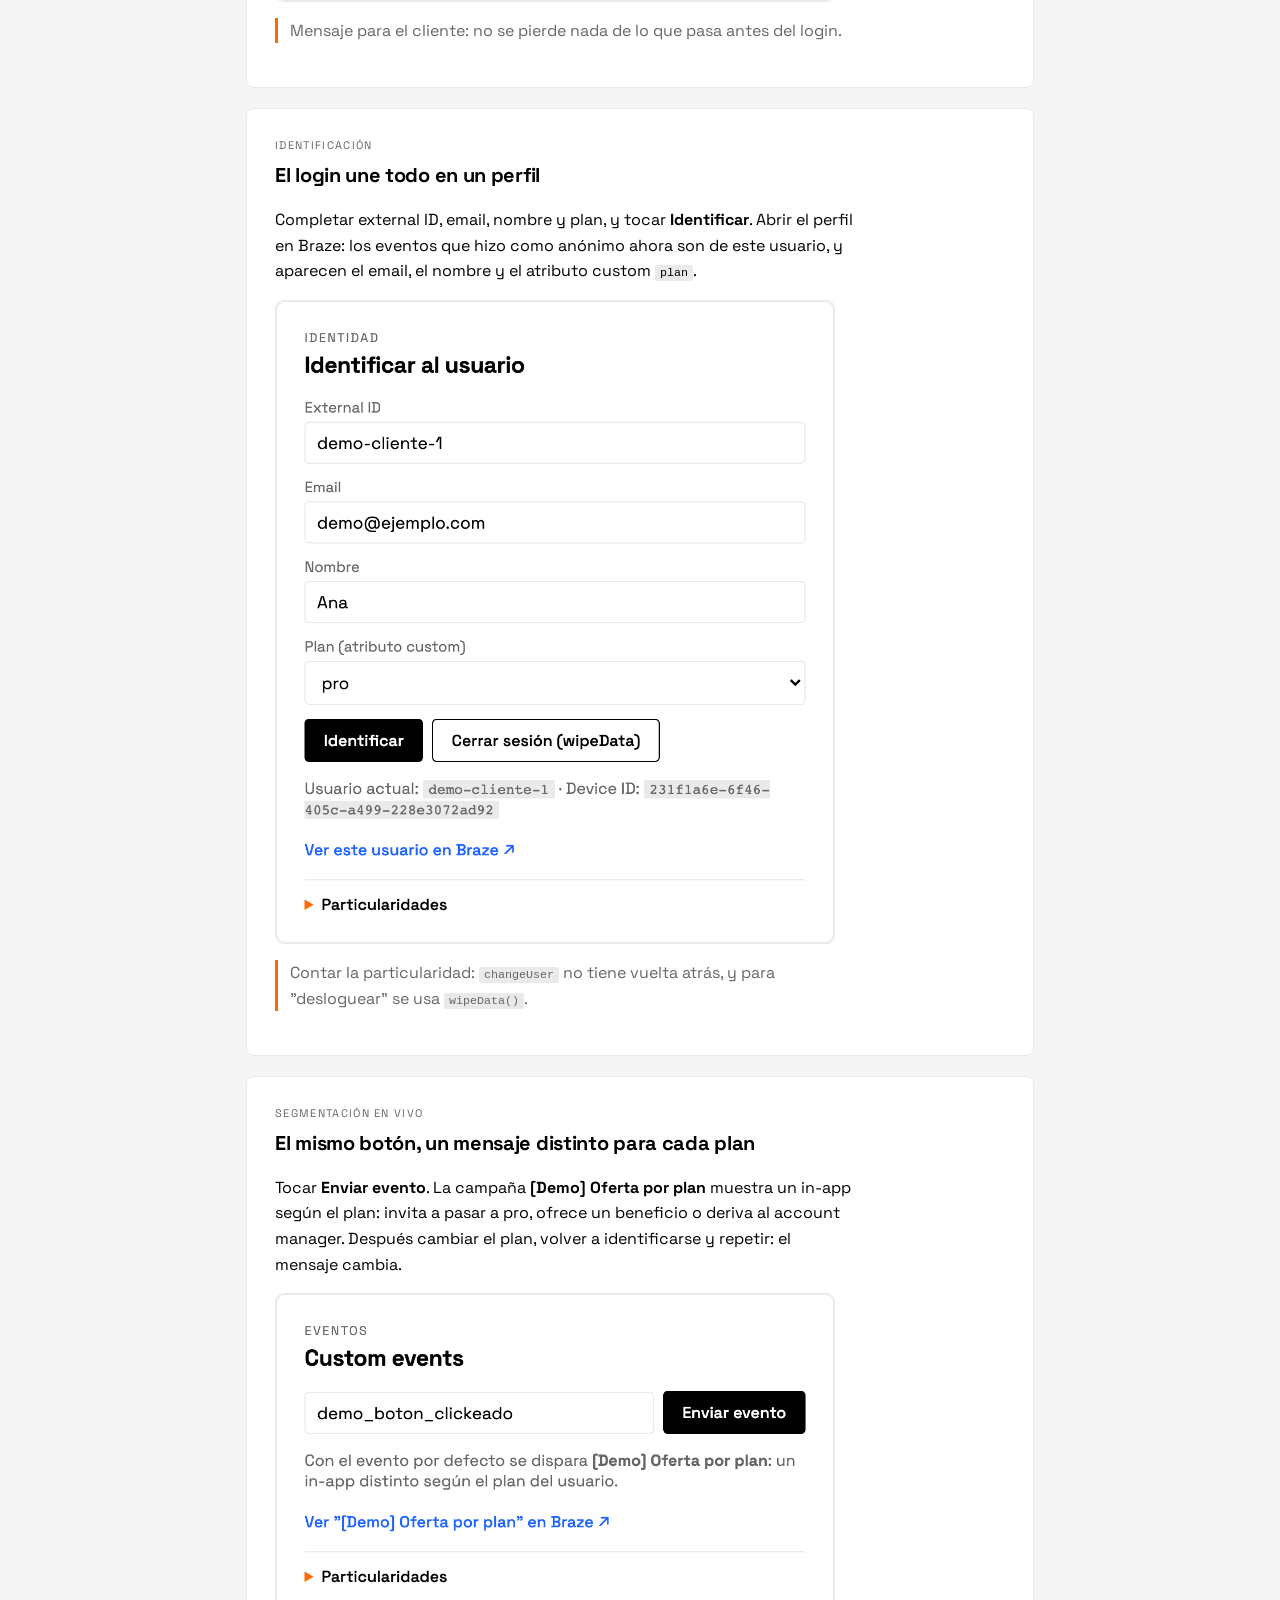
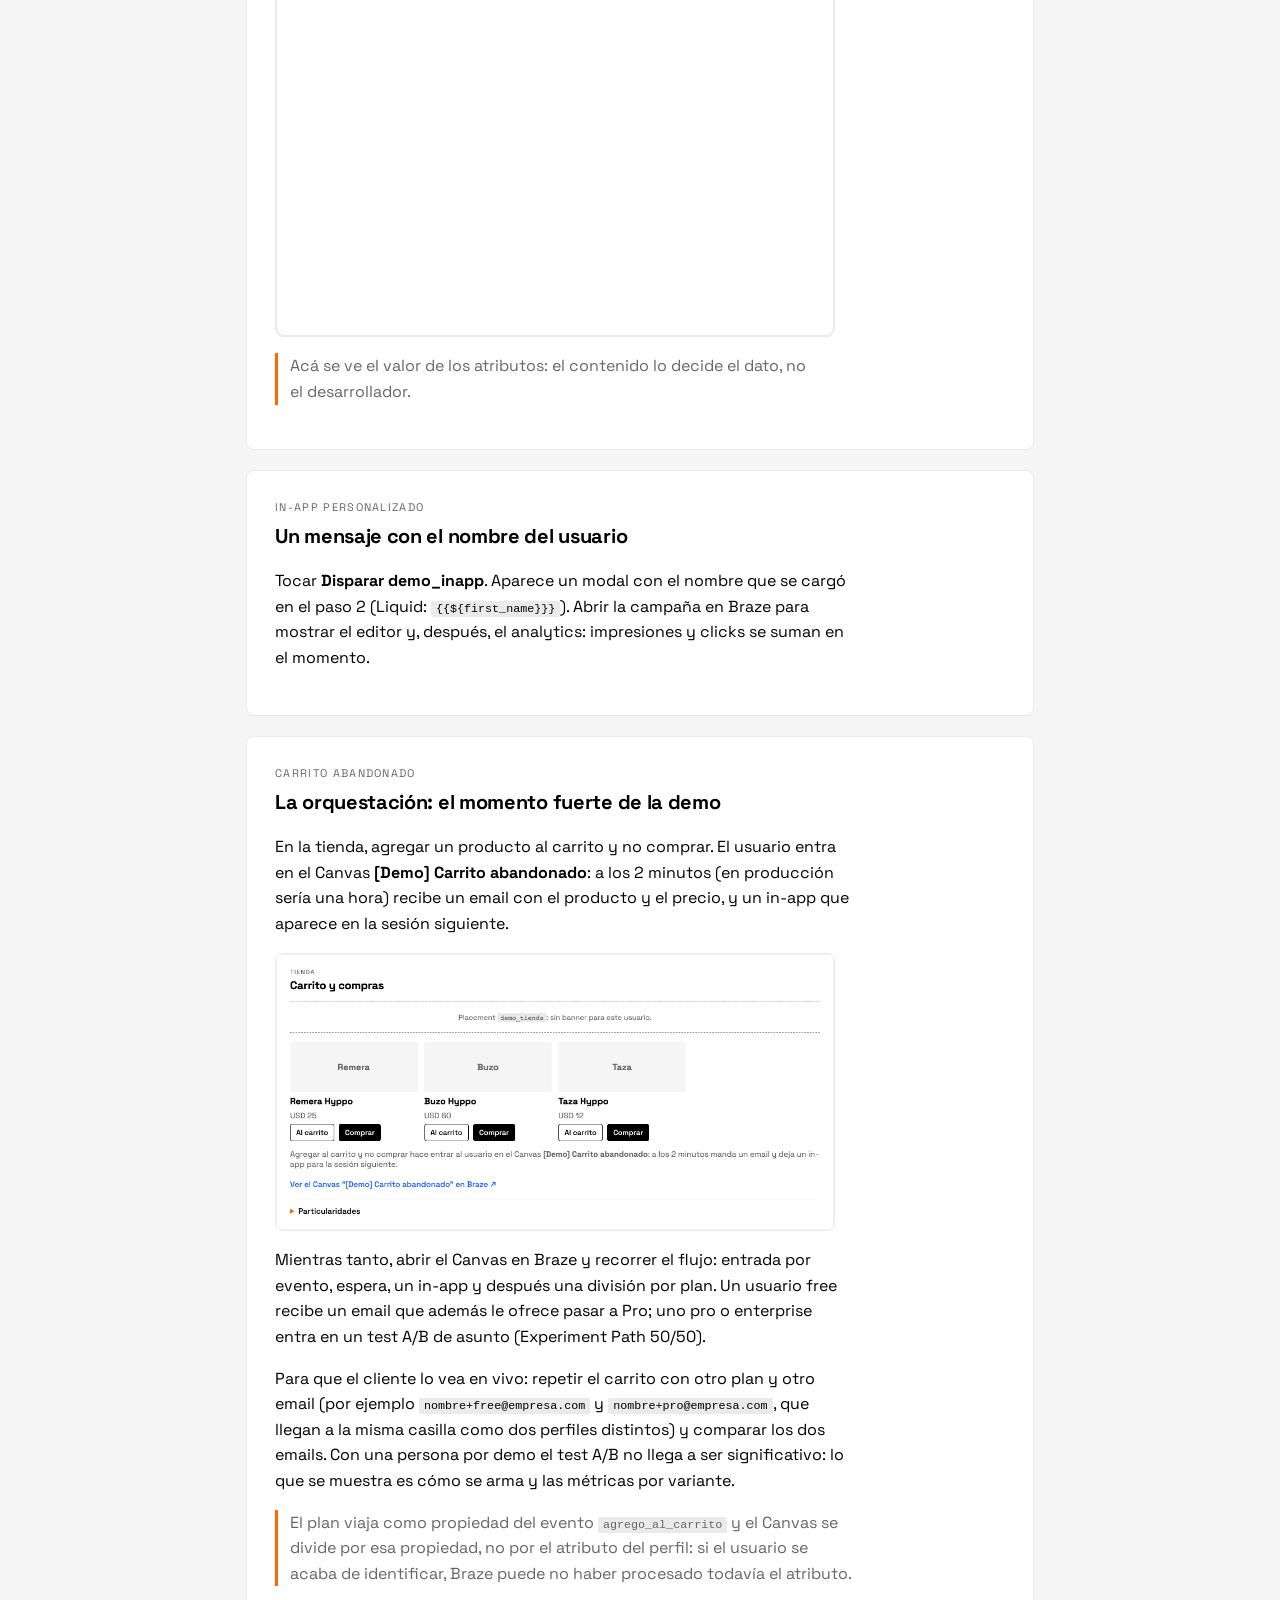
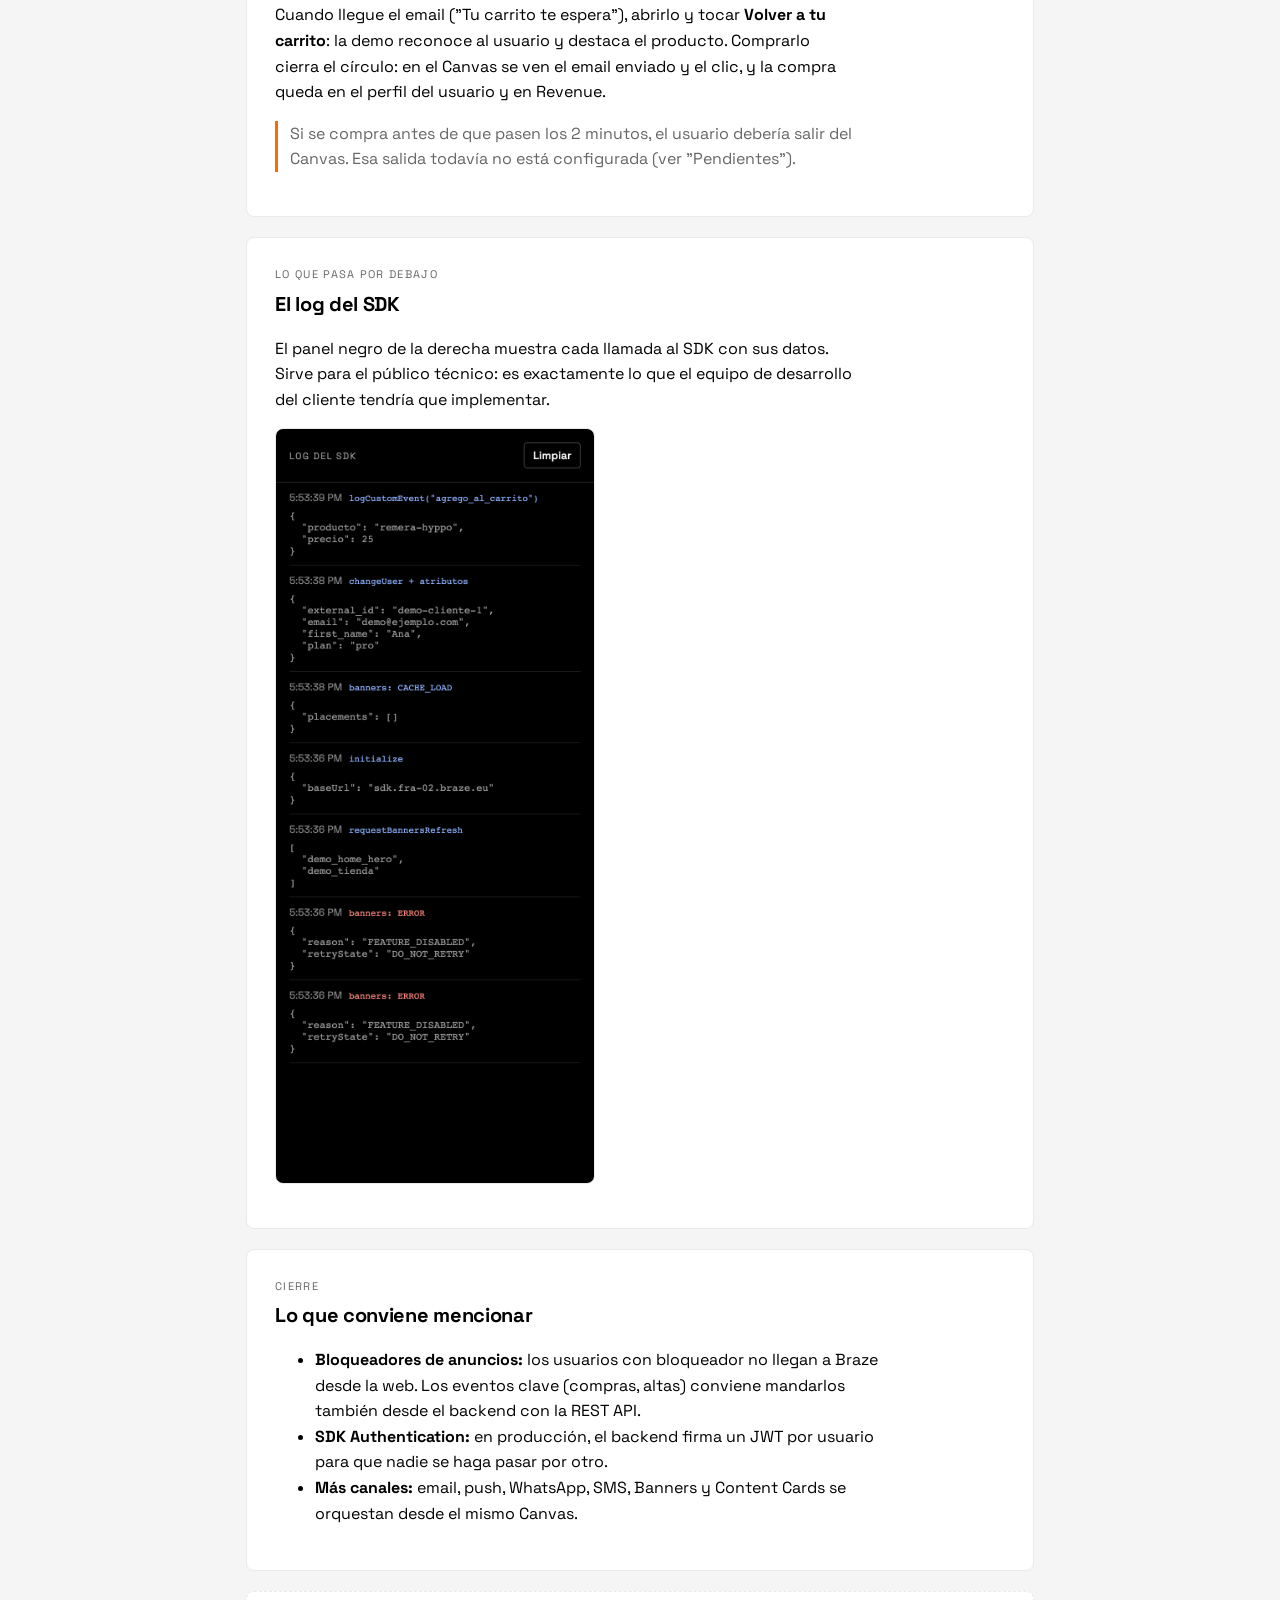
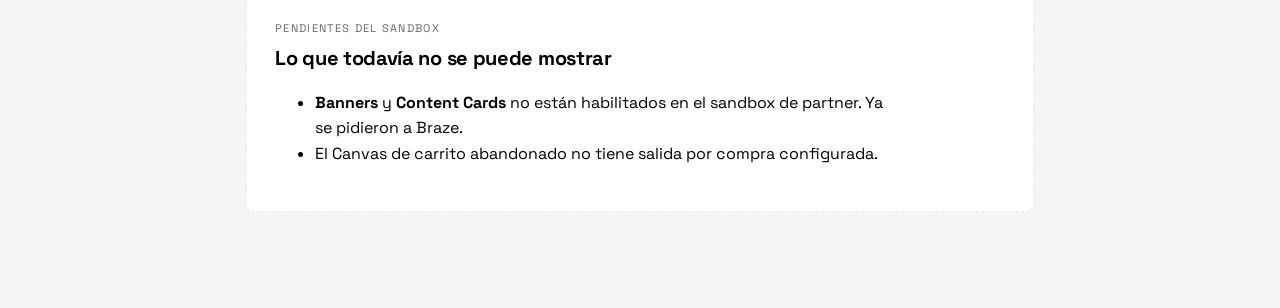
==== commit 02f09633: "Al comprar manda el evento compro (conversión y salida del Canvas); guía con rama por plan y A/B Co-" ====
--- a/guia.html
+++ b/guia.html
@@ -68,7 +68,9 @@
       <h2>La orquestación: el momento fuerte de la demo</h2>
       <p>En la tienda, agregar un producto al carrito y no comprar. El usuario entra en el Canvas <strong>[Demo] Carrito abandonado</strong>: a los 2 minutos (en producción sería una hora) recibe un email con el producto y el precio, y un in-app que aparece en la sesión siguiente.</p>
       <img src="assets/guia/demo-tienda.png" alt="Tienda de la demo">
-      <p>Mientras tanto, abrir el Canvas en Braze y recorrer el flujo: entrada por evento, espera, mensajes en dos canales.</p>
+      <p>Mientras tanto, abrir el Canvas en Braze y recorrer el flujo: entrada por evento, espera, un in-app y después una división por plan. Un usuario free recibe un email que además le ofrece pasar a Pro; uno pro o enterprise entra en un test A/B de asunto (Experiment Path 50/50).</p>
+      <p>Para que el cliente lo vea en vivo: repetir el carrito con otro plan y otro email (por ejemplo <code>nombre+free@empresa.com</code> y <code>nombre+pro@empresa.com</code>, que llegan a la misma casilla como dos perfiles distintos) y comparar los dos emails. Con una persona por demo el test A/B no llega a ser significativo: lo que se muestra es cómo se arma y las métricas por variante.</p>
+      <p class="tip">El plan viaja como propiedad del evento <code>agrego_al_carrito</code> y el Canvas se divide por esa propiedad, no por el atributo del perfil: si el usuario se acaba de identificar, Braze puede no haber procesado todavía el atributo.</p>
       <p>Cuando llegue el email ("Tu carrito te espera"), abrirlo y tocar <strong>Volver a tu carrito</strong>: la demo reconoce al usuario y destaca el producto. Comprarlo cierra el círculo: en el Canvas se ven el email enviado y el clic, y la compra queda en el perfil del usuario y en Revenue.</p>
       <p class="tip">Si se compra antes de que pasen los 2 minutos, el usuario debería salir del Canvas. Esa salida todavía no está configurada (ver "Pendientes").</p>
     </section>
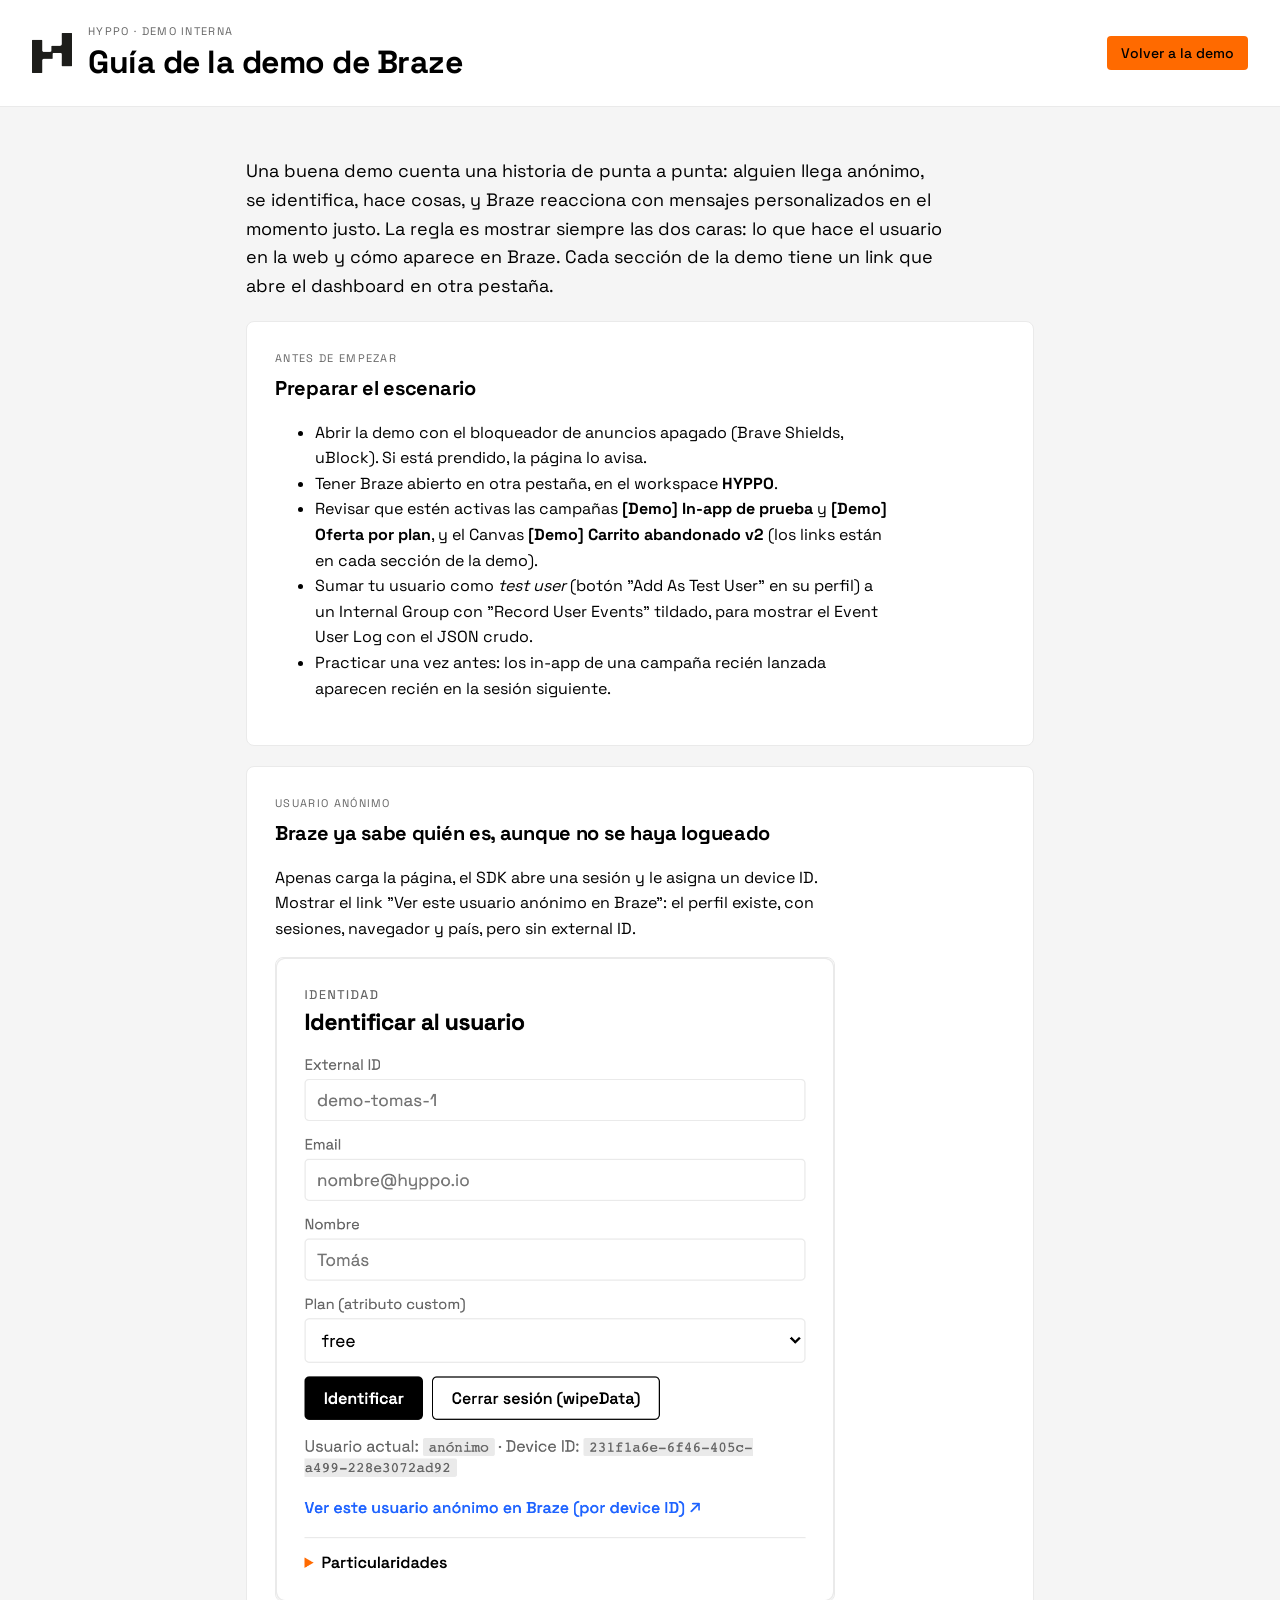
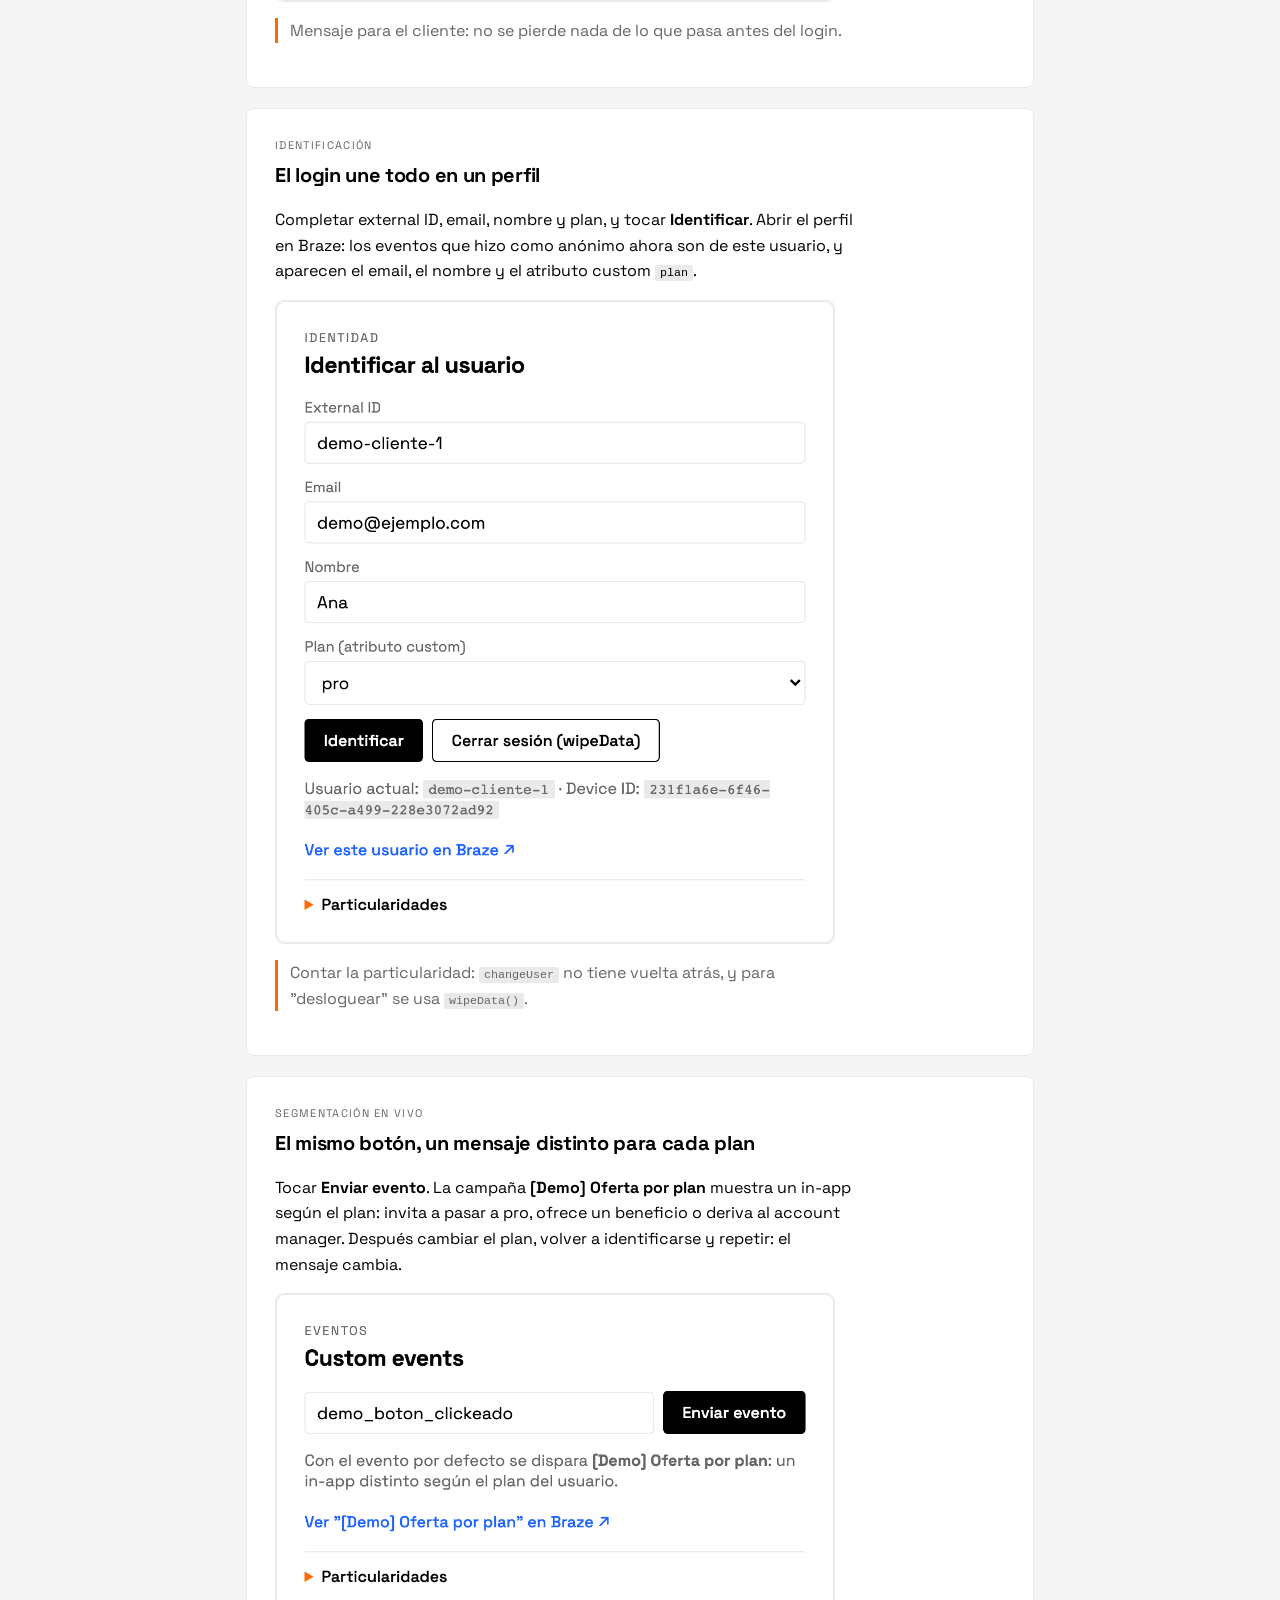
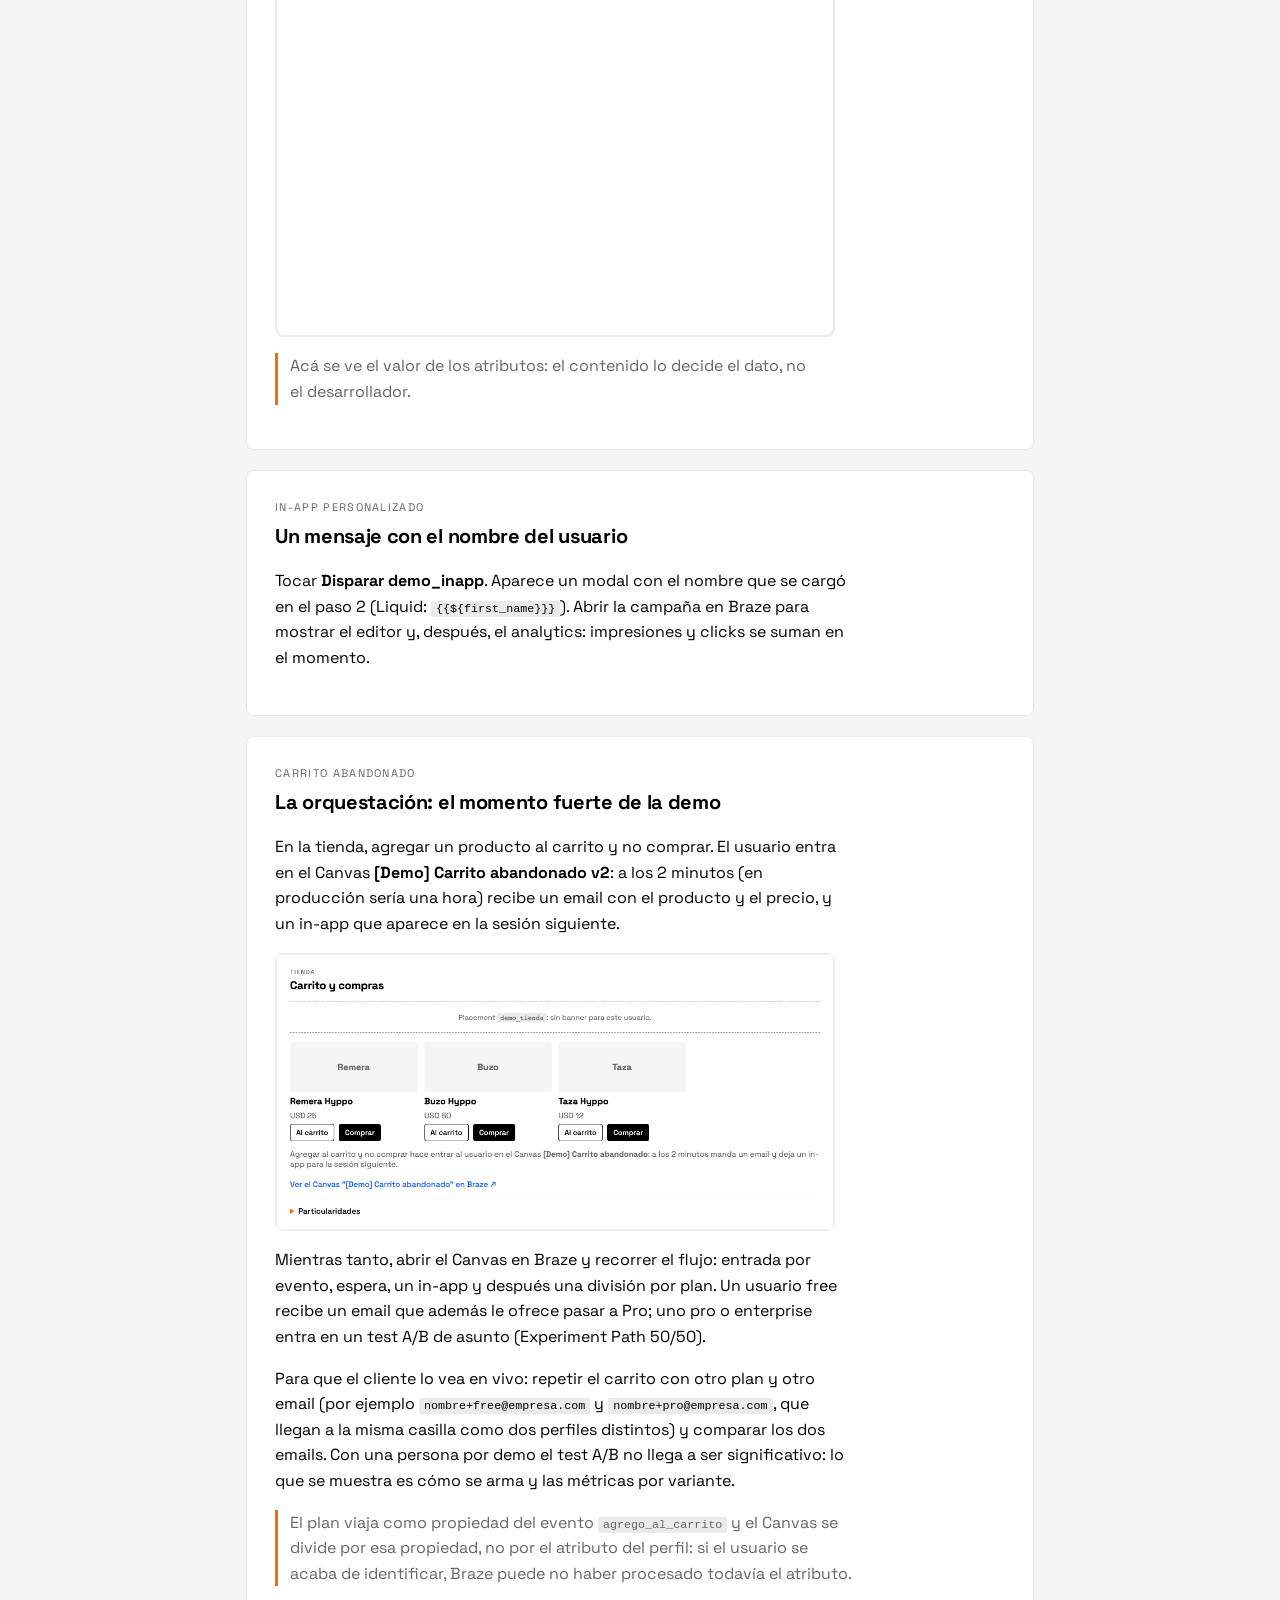
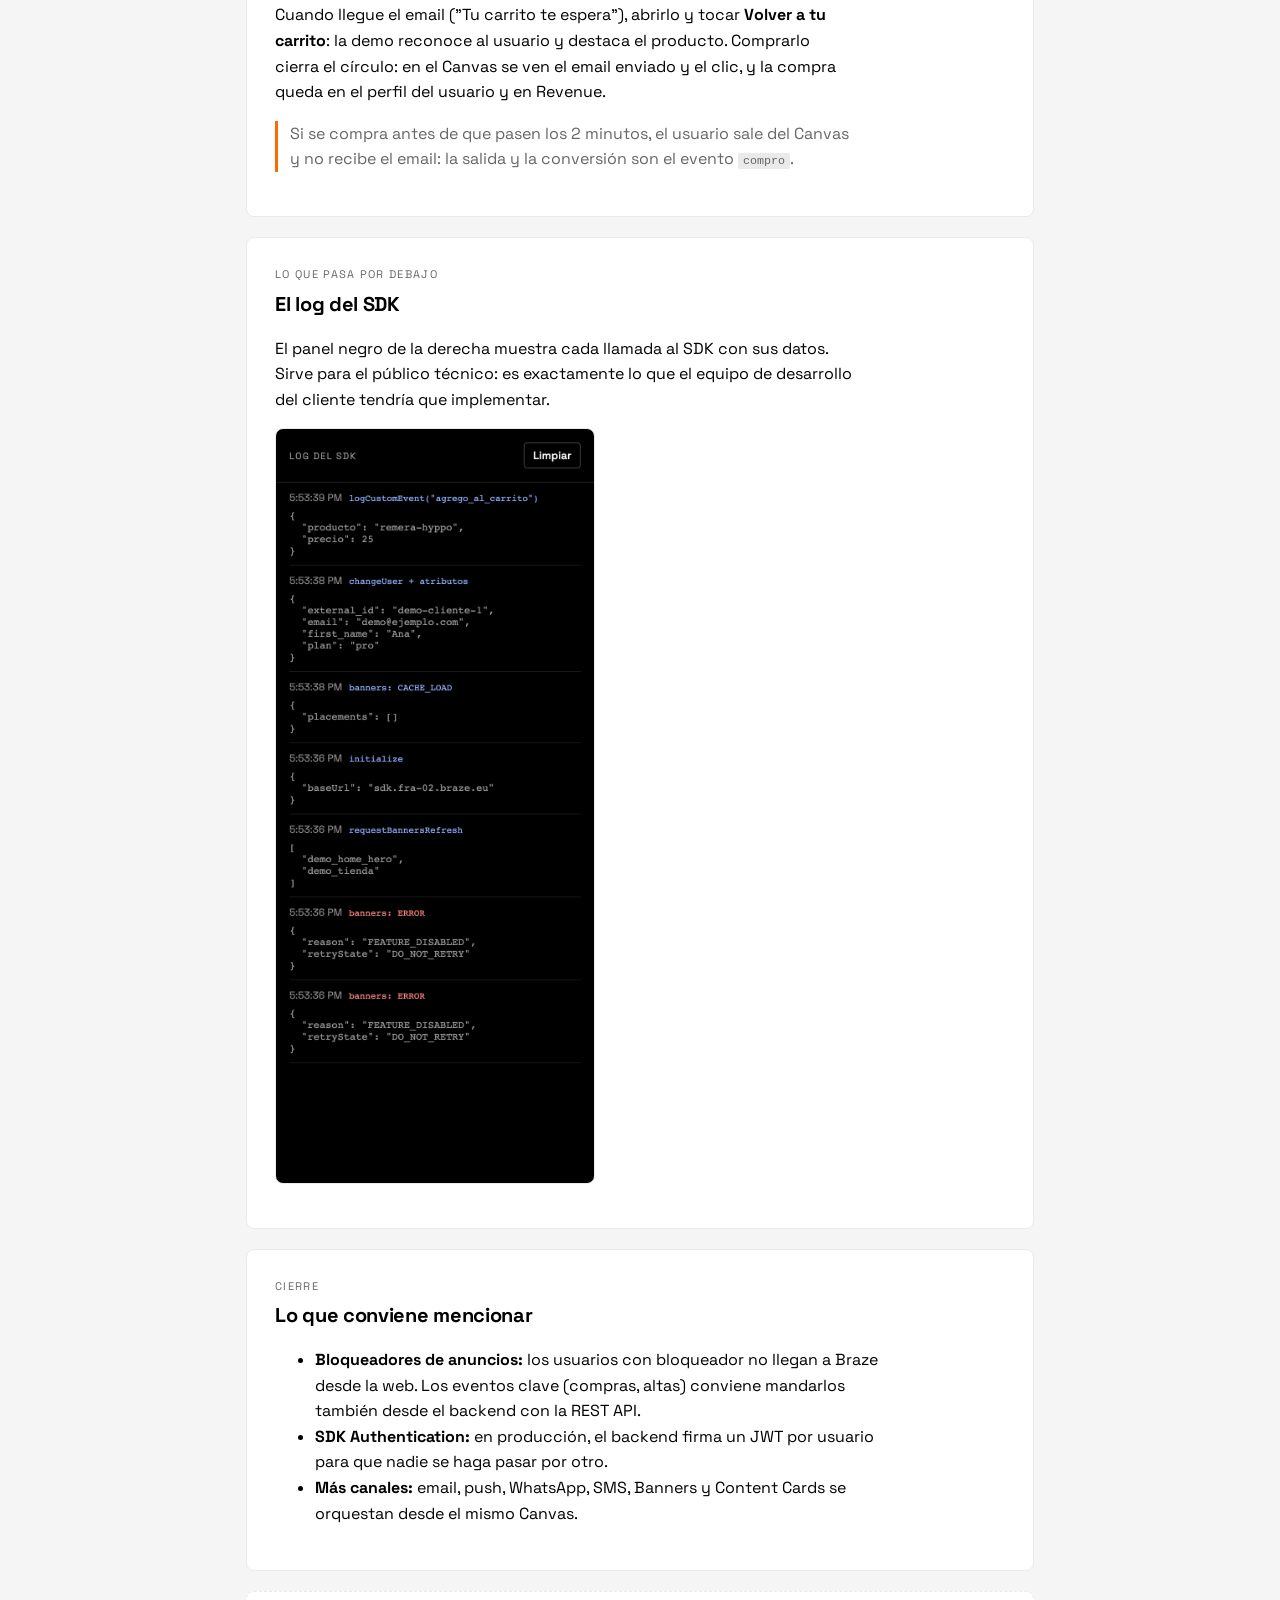
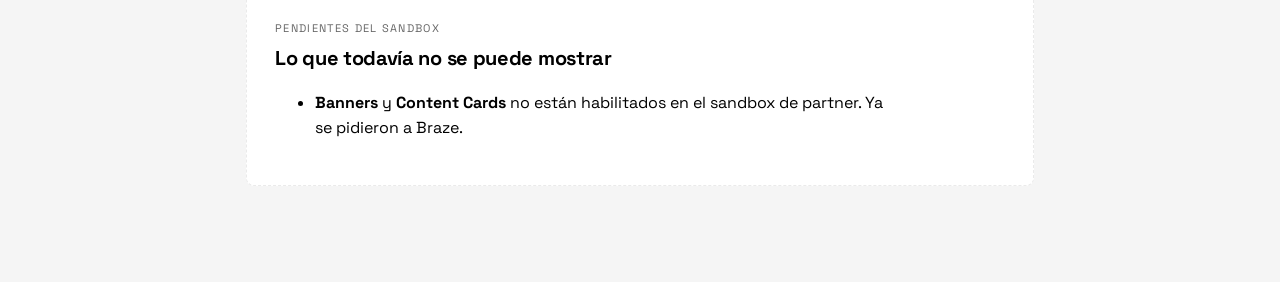
==== commit ed2cbe31: "Demo apunta al Canvas v2 (rama por plan, A/B de asunto, salida por compro) Co-Authored-By: Claude Op" ====
--- a/guia.html
+++ b/guia.html
@@ -27,7 +27,7 @@
       <ul>
         <li>Abrir la demo con el bloqueador de anuncios apagado (Brave Shields, uBlock). Si está prendido, la página lo avisa.</li>
         <li>Tener Braze abierto en otra pestaña, en el workspace <strong>HYPPO</strong>.</li>
-        <li>Revisar que estén activas las campañas <strong>[Demo] In-app de prueba</strong> y <strong>[Demo] Oferta por plan</strong>, y el Canvas <strong>[Demo] Carrito abandonado</strong> (los links están en cada sección de la demo).</li>
+        <li>Revisar que estén activas las campañas <strong>[Demo] In-app de prueba</strong> y <strong>[Demo] Oferta por plan</strong>, y el Canvas <strong>[Demo] Carrito abandonado v2</strong> (los links están en cada sección de la demo).</li>
         <li>Sumar tu usuario como <em>test user</em> (botón "Add As Test User" en su perfil) a un Internal Group con "Record User Events" tildado, para mostrar el Event User Log con el JSON crudo.</li>
         <li>Practicar una vez antes: los in-app de una campaña recién lanzada aparecen recién en la sesión siguiente.</li>
       </ul>
@@ -66,13 +66,13 @@
     <section class="step">
       <p class="caps">Carrito abandonado</p>
       <h2>La orquestación: el momento fuerte de la demo</h2>
-      <p>En la tienda, agregar un producto al carrito y no comprar. El usuario entra en el Canvas <strong>[Demo] Carrito abandonado</strong>: a los 2 minutos (en producción sería una hora) recibe un email con el producto y el precio, y un in-app que aparece en la sesión siguiente.</p>
+      <p>En la tienda, agregar un producto al carrito y no comprar. El usuario entra en el Canvas <strong>[Demo] Carrito abandonado v2</strong>: a los 2 minutos (en producción sería una hora) recibe un email con el producto y el precio, y un in-app que aparece en la sesión siguiente.</p>
       <img src="assets/guia/demo-tienda.png" alt="Tienda de la demo">
       <p>Mientras tanto, abrir el Canvas en Braze y recorrer el flujo: entrada por evento, espera, un in-app y después una división por plan. Un usuario free recibe un email que además le ofrece pasar a Pro; uno pro o enterprise entra en un test A/B de asunto (Experiment Path 50/50).</p>
       <p>Para que el cliente lo vea en vivo: repetir el carrito con otro plan y otro email (por ejemplo <code>nombre+free@empresa.com</code> y <code>nombre+pro@empresa.com</code>, que llegan a la misma casilla como dos perfiles distintos) y comparar los dos emails. Con una persona por demo el test A/B no llega a ser significativo: lo que se muestra es cómo se arma y las métricas por variante.</p>
       <p class="tip">El plan viaja como propiedad del evento <code>agrego_al_carrito</code> y el Canvas se divide por esa propiedad, no por el atributo del perfil: si el usuario se acaba de identificar, Braze puede no haber procesado todavía el atributo.</p>
       <p>Cuando llegue el email ("Tu carrito te espera"), abrirlo y tocar <strong>Volver a tu carrito</strong>: la demo reconoce al usuario y destaca el producto. Comprarlo cierra el círculo: en el Canvas se ven el email enviado y el clic, y la compra queda en el perfil del usuario y en Revenue.</p>
-      <p class="tip">Si se compra antes de que pasen los 2 minutos, el usuario debería salir del Canvas. Esa salida todavía no está configurada (ver "Pendientes").</p>
+      <p class="tip">Si se compra antes de que pasen los 2 minutos, el usuario sale del Canvas y no recibe el email: la salida y la conversión son el evento <code>compro</code>.</p>
     </section>
 
     <section class="step">
@@ -97,7 +97,6 @@
       <h2>Lo que todavía no se puede mostrar</h2>
       <ul>
         <li><strong>Banners</strong> y <strong>Content Cards</strong> no están habilitados en el sandbox de partner. Ya se pidieron a Braze.</li>
-        <li>El Canvas de carrito abandonado no tiene salida por compra configurada.</li>
       </ul>
     </section>
   </article>
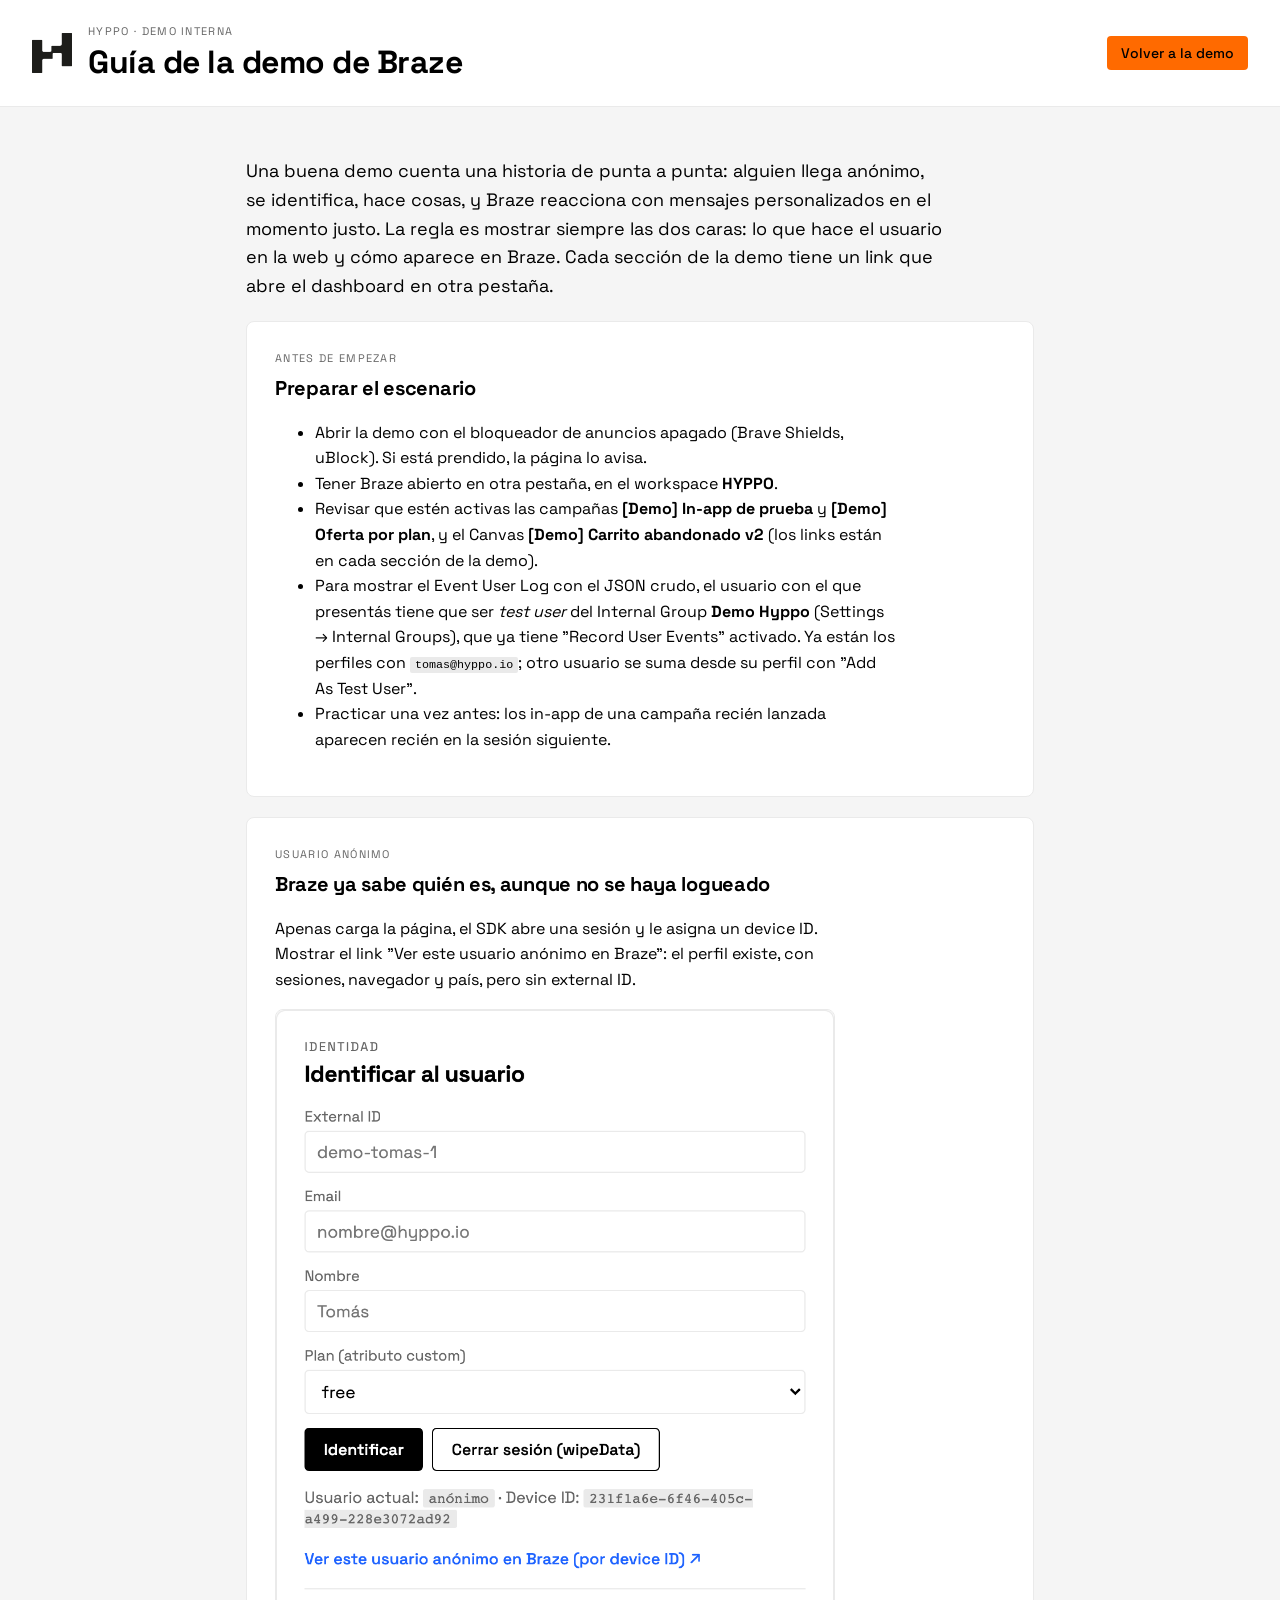
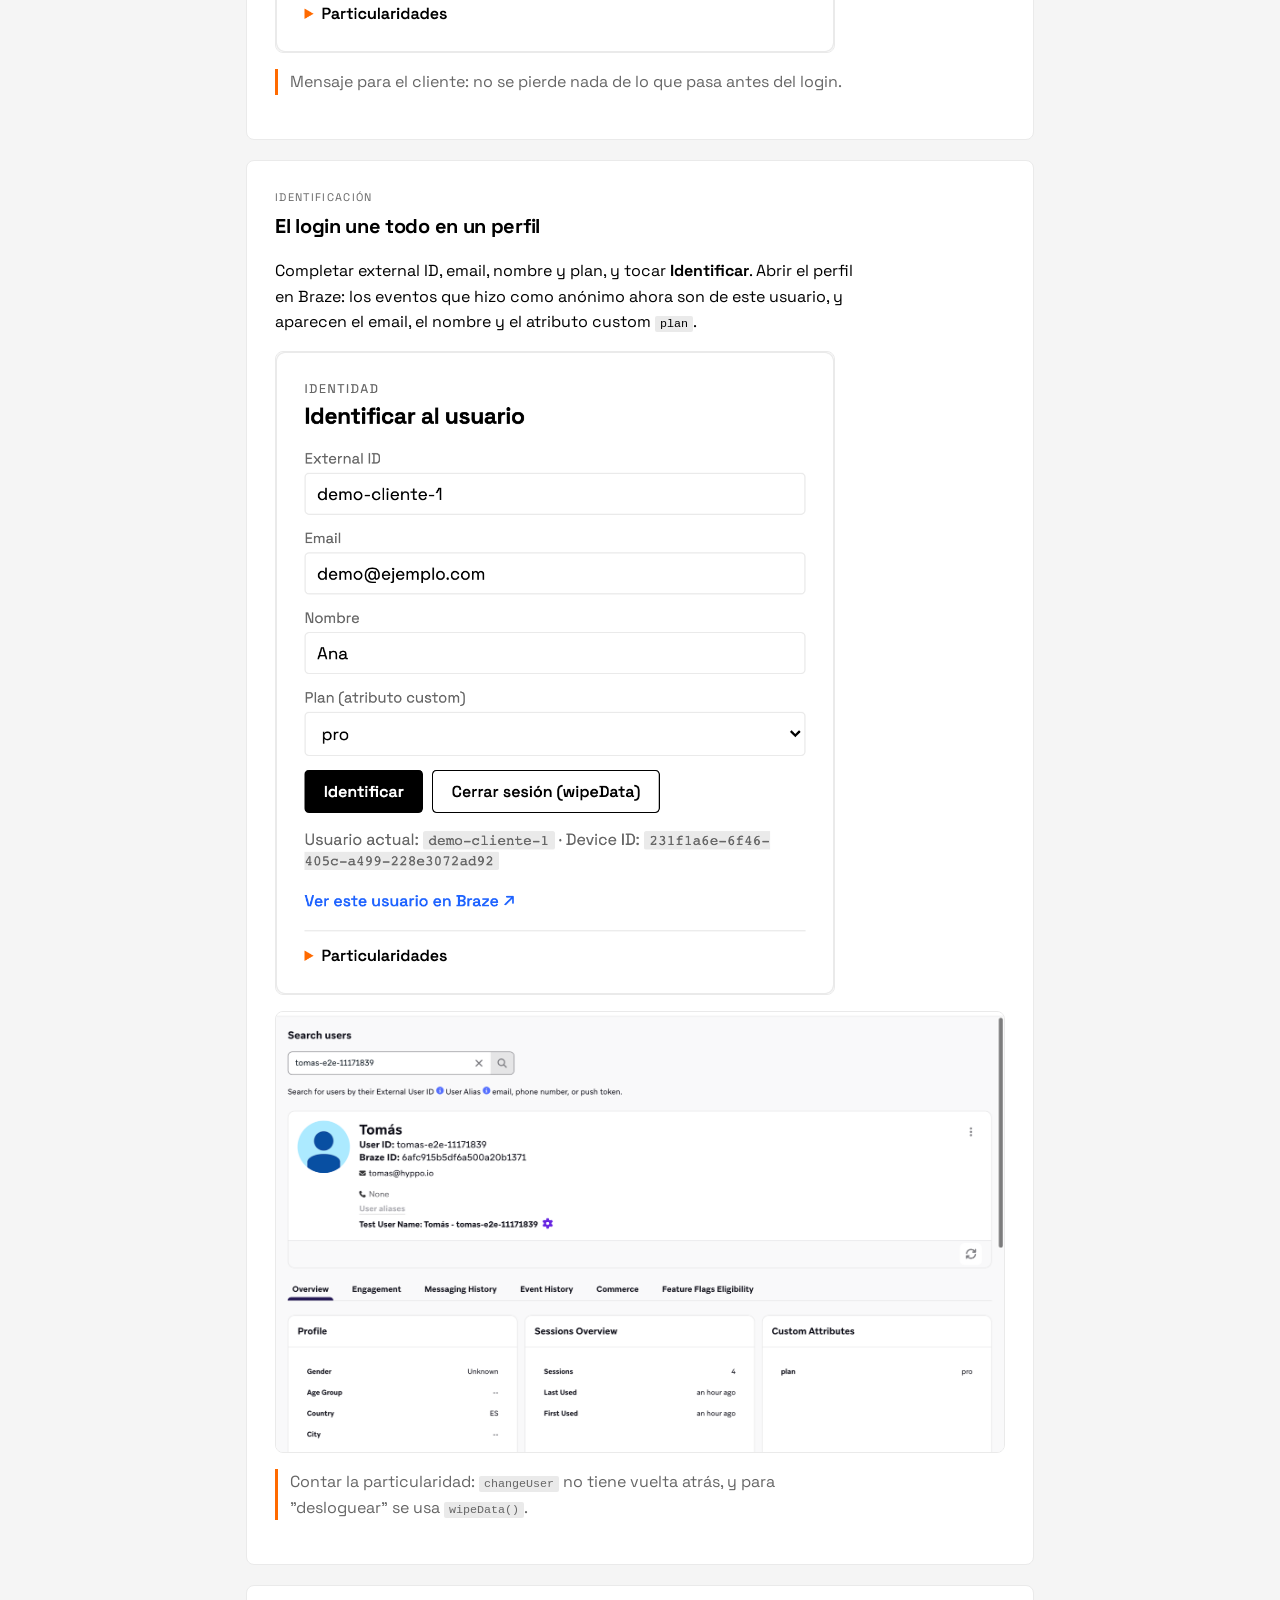
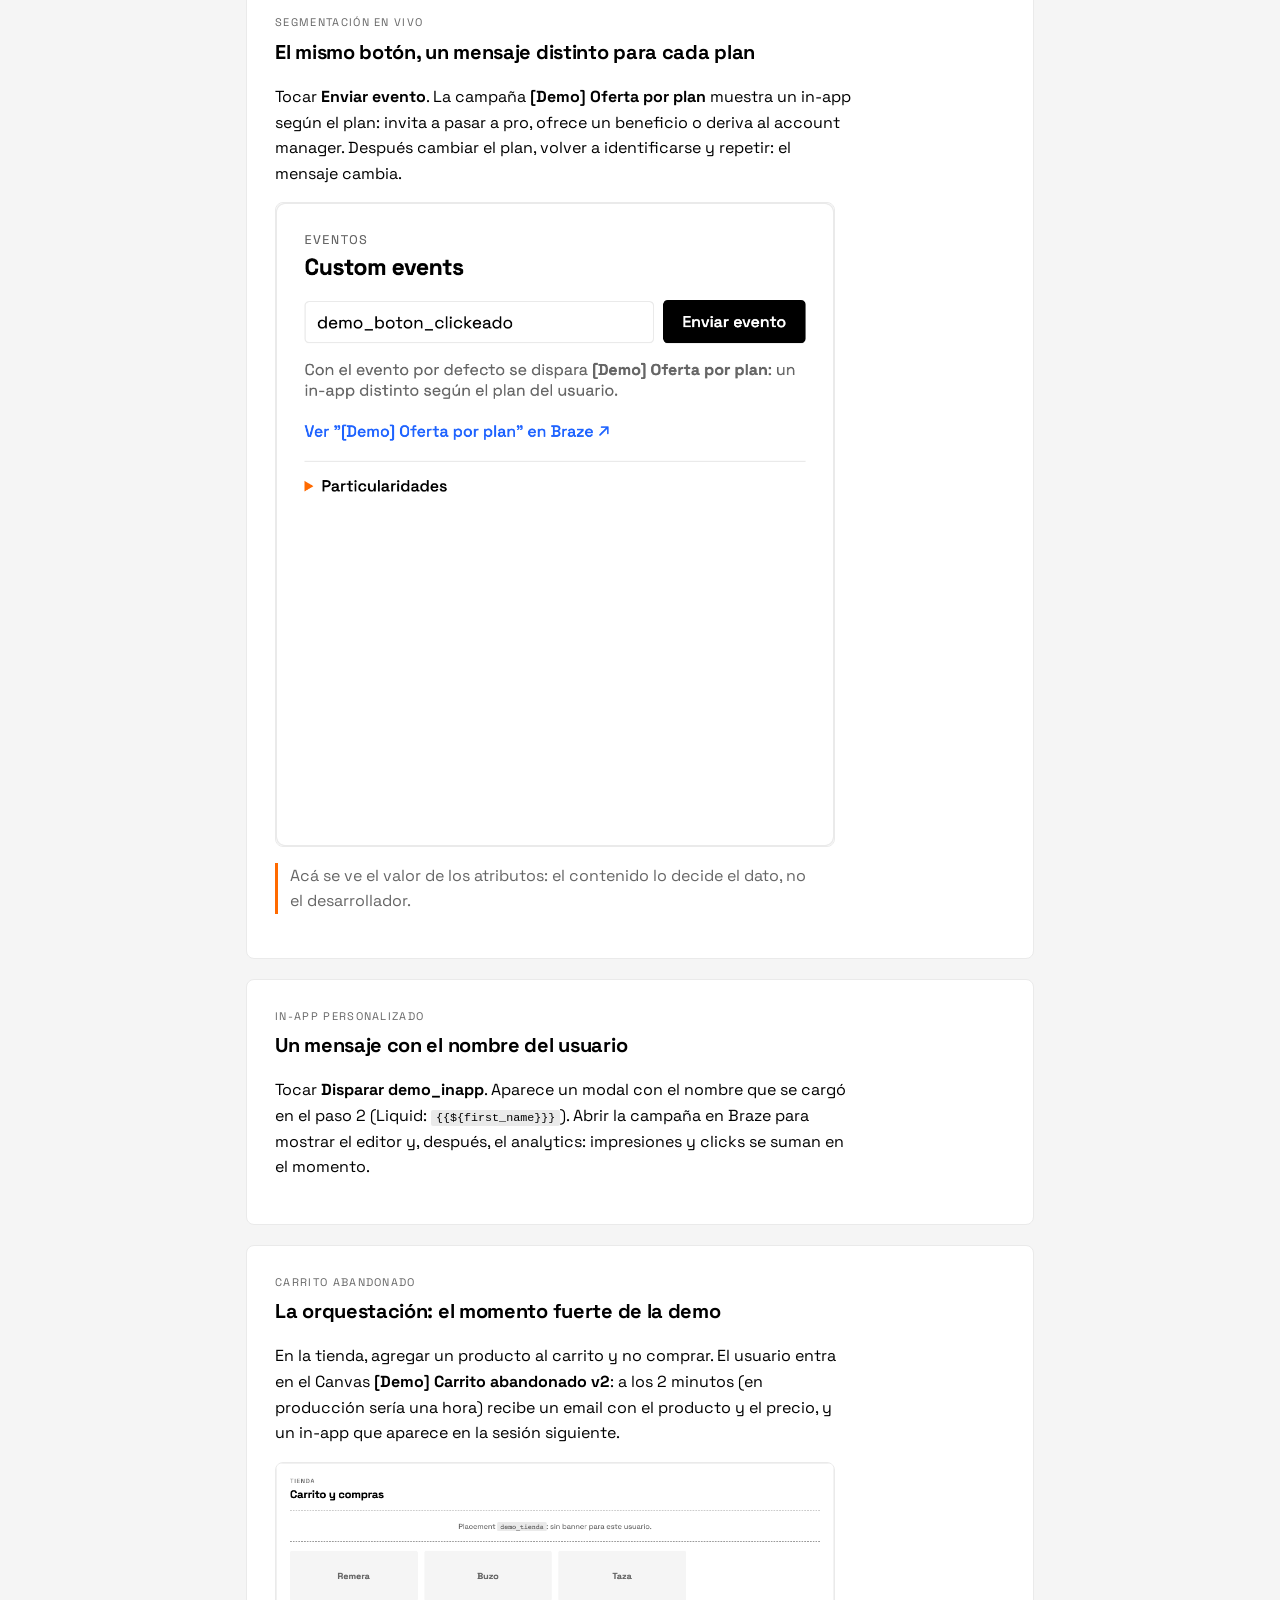
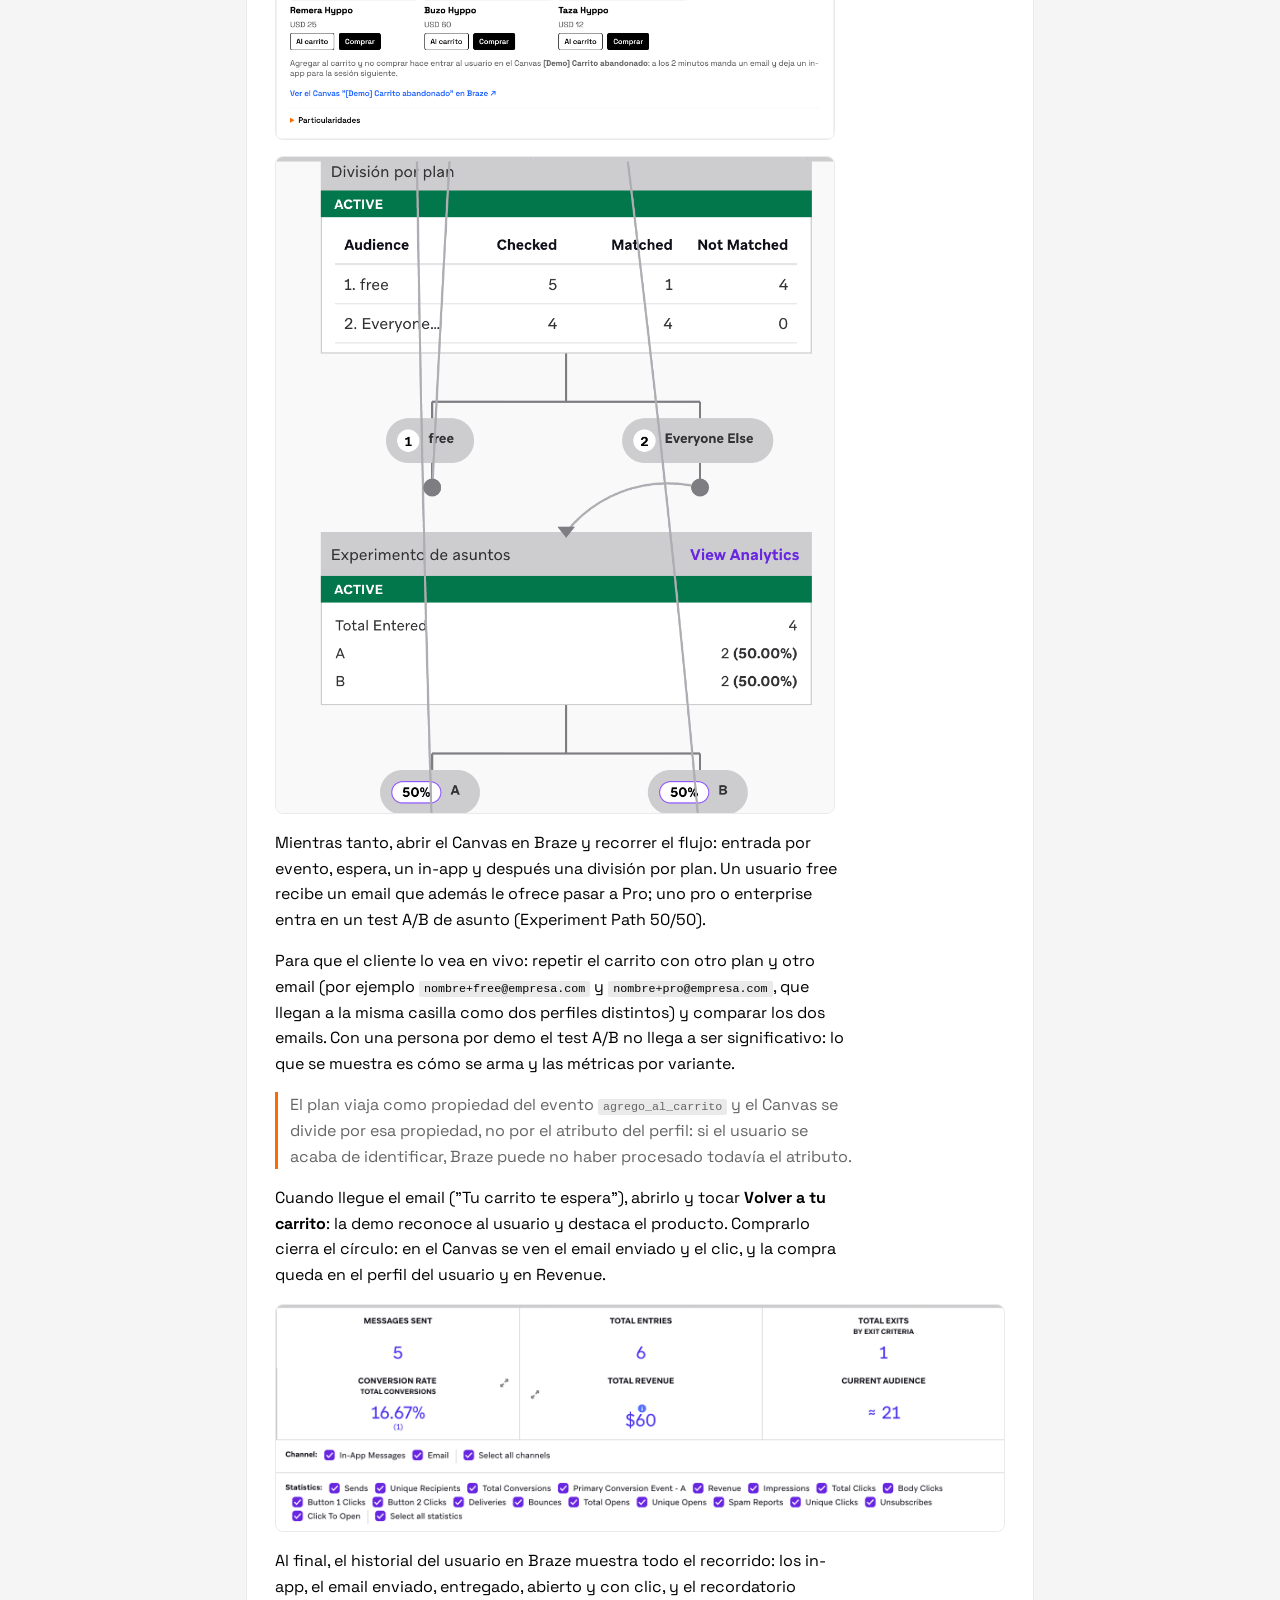
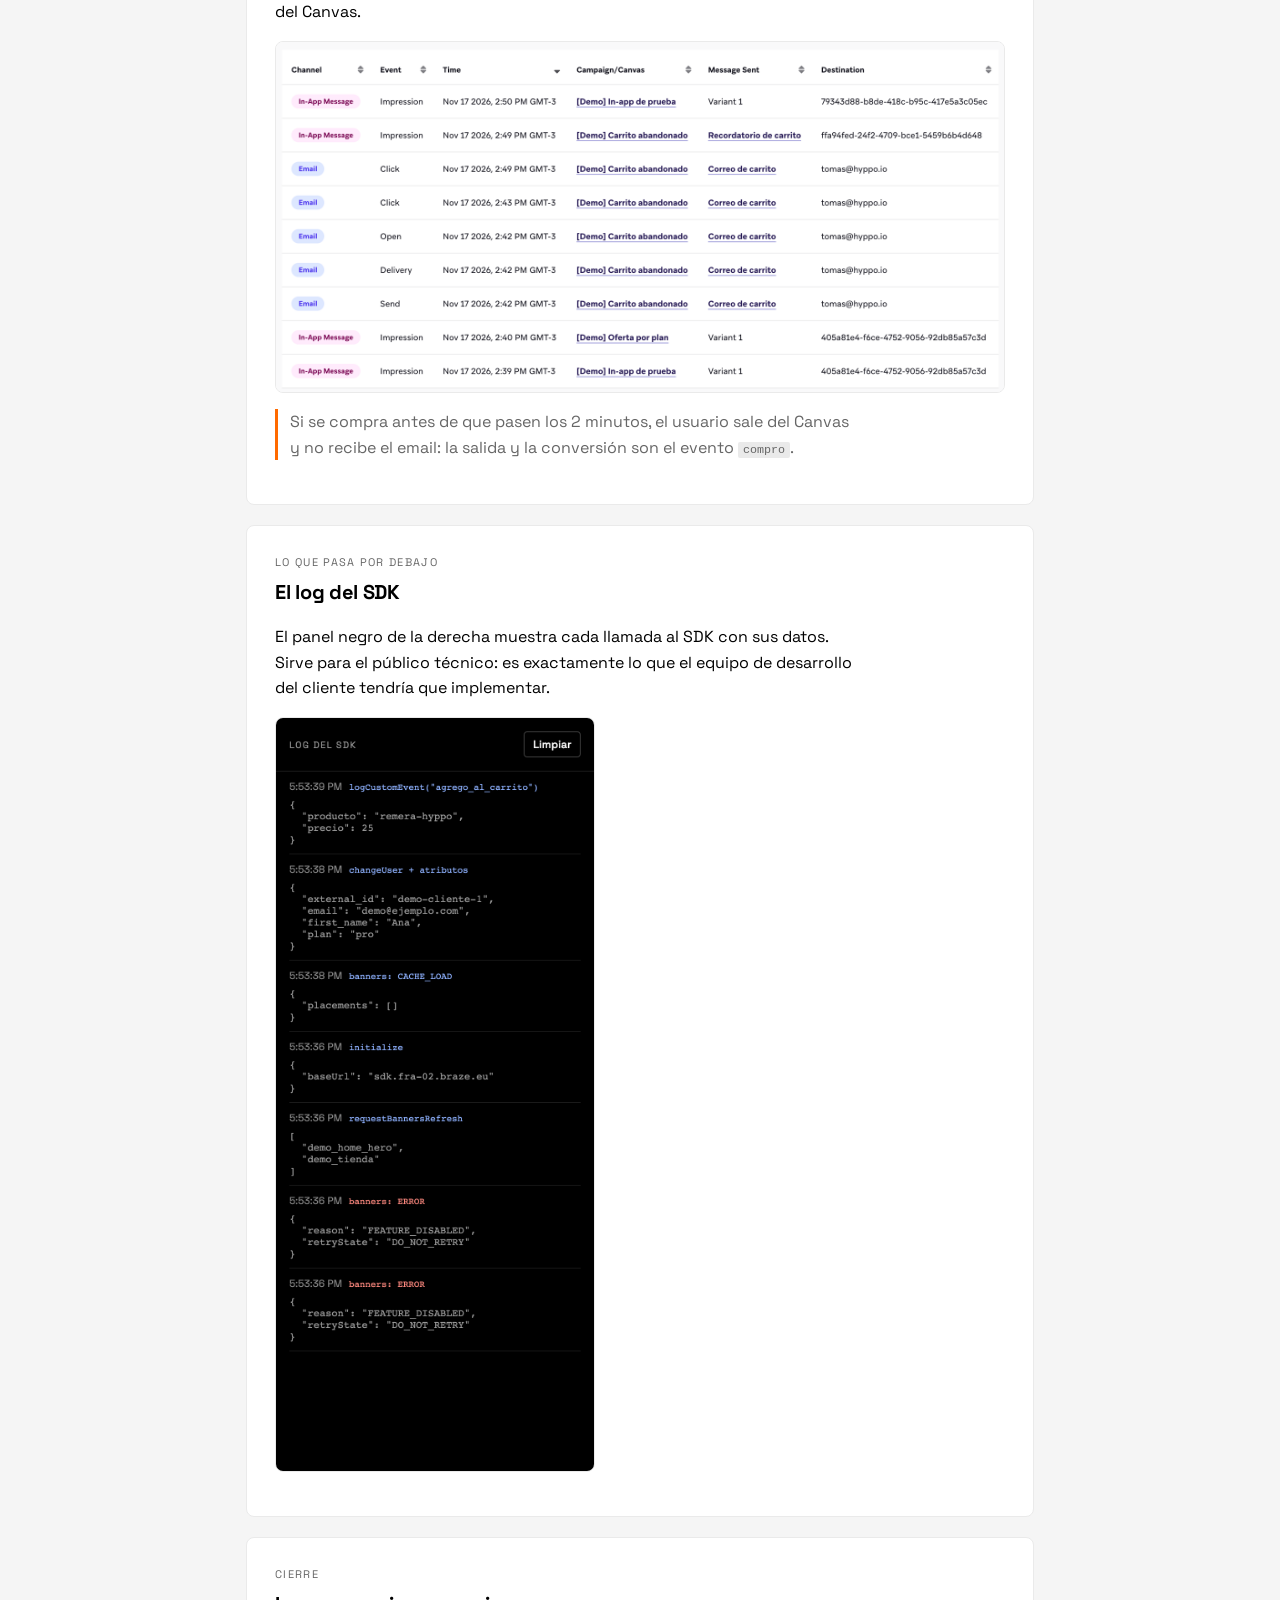
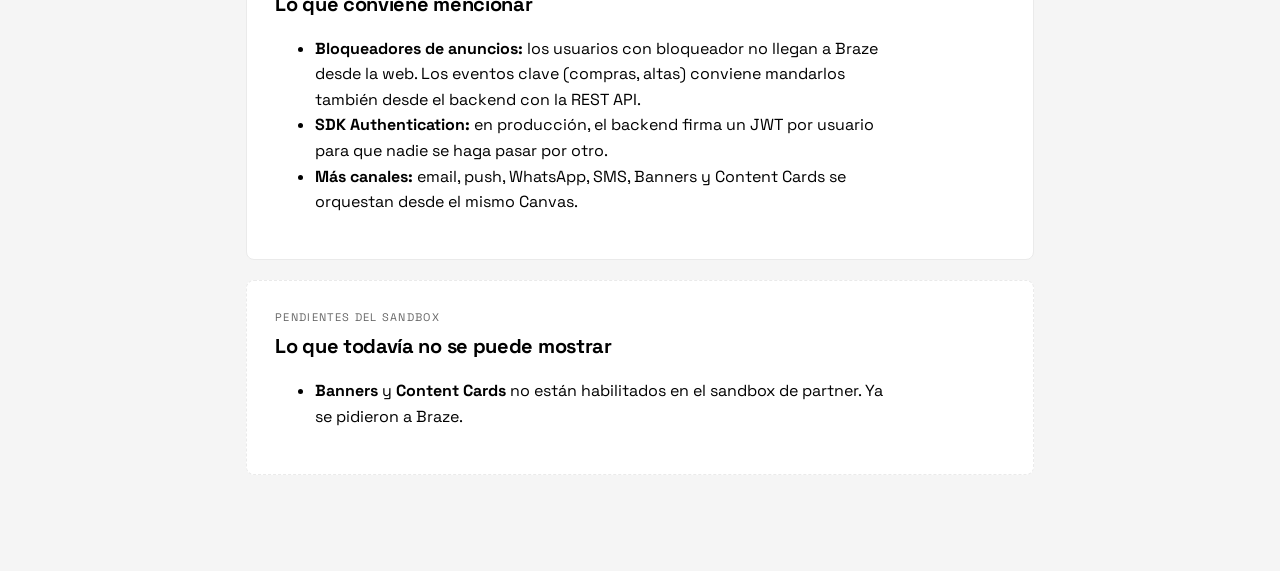
==== commit 77a9a854: "El evento del carrito lleva el nombre del producto (para el asunto del email) Co-Authored-By: Claude" ====
--- a/guia.html
+++ b/guia.html
@@ -28,7 +28,7 @@
         <li>Abrir la demo con el bloqueador de anuncios apagado (Brave Shields, uBlock). Si está prendido, la página lo avisa.</li>
         <li>Tener Braze abierto en otra pestaña, en el workspace <strong>HYPPO</strong>.</li>
         <li>Revisar que estén activas las campañas <strong>[Demo] In-app de prueba</strong> y <strong>[Demo] Oferta por plan</strong>, y el Canvas <strong>[Demo] Carrito abandonado v2</strong> (los links están en cada sección de la demo).</li>
-        <li>Sumar tu usuario como <em>test user</em> (botón "Add As Test User" en su perfil) a un Internal Group con "Record User Events" tildado, para mostrar el Event User Log con el JSON crudo.</li>
+        <li>Para mostrar el Event User Log con el JSON crudo, el usuario con el que presentás tiene que ser <em>test user</em> del Internal Group <strong>Demo Hyppo</strong> (Settings → Internal Groups), que ya tiene "Record User Events" activado. Ya están los perfiles con <code>tomas@hyppo.io</code>; otro usuario se suma desde su perfil con "Add As Test User".</li>
         <li>Practicar una vez antes: los in-app de una campaña recién lanzada aparecen recién en la sesión siguiente.</li>
       </ul>
     </section>
@@ -46,6 +46,7 @@
       <h2>El login une todo en un perfil</h2>
       <p>Completar external ID, email, nombre y plan, y tocar <strong>Identificar</strong>. Abrir el perfil en Braze: los eventos que hizo como anónimo ahora son de este usuario, y aparecen el email, el nombre y el atributo custom <code>plan</code>.</p>
       <img src="assets/guia/demo-identidad.png" alt="Sección de identidad con un usuario identificado">
+      <img src="assets/guia/braze-perfil.png" alt="Perfil del usuario en Braze con su atributo plan" class="wide">
       <p class="tip">Contar la particularidad: <code>changeUser</code> no tiene vuelta atrás, y para "desloguear" se usa <code>wipeData()</code>.</p>
     </section>
 
@@ -68,10 +69,14 @@
       <h2>La orquestación: el momento fuerte de la demo</h2>
       <p>En la tienda, agregar un producto al carrito y no comprar. El usuario entra en el Canvas <strong>[Demo] Carrito abandonado v2</strong>: a los 2 minutos (en producción sería una hora) recibe un email con el producto y el precio, y un in-app que aparece en la sesión siguiente.</p>
       <img src="assets/guia/demo-tienda.png" alt="Tienda de la demo">
+      <img src="assets/guia/braze-canvas-ramas.png" alt="Canvas en Braze: división por plan y experimento de asuntos 50/50">
       <p>Mientras tanto, abrir el Canvas en Braze y recorrer el flujo: entrada por evento, espera, un in-app y después una división por plan. Un usuario free recibe un email que además le ofrece pasar a Pro; uno pro o enterprise entra en un test A/B de asunto (Experiment Path 50/50).</p>
       <p>Para que el cliente lo vea en vivo: repetir el carrito con otro plan y otro email (por ejemplo <code>nombre+free@empresa.com</code> y <code>nombre+pro@empresa.com</code>, que llegan a la misma casilla como dos perfiles distintos) y comparar los dos emails. Con una persona por demo el test A/B no llega a ser significativo: lo que se muestra es cómo se arma y las métricas por variante.</p>
       <p class="tip">El plan viaja como propiedad del evento <code>agrego_al_carrito</code> y el Canvas se divide por esa propiedad, no por el atributo del perfil: si el usuario se acaba de identificar, Braze puede no haber procesado todavía el atributo.</p>
       <p>Cuando llegue el email ("Tu carrito te espera"), abrirlo y tocar <strong>Volver a tu carrito</strong>: la demo reconoce al usuario y destaca el producto. Comprarlo cierra el círculo: en el Canvas se ven el email enviado y el clic, y la compra queda en el perfil del usuario y en Revenue.</p>
+      <img src="assets/guia/braze-canvas-metricas.png" alt="Métricas del Canvas: mensajes, entradas, conversión e ingresos" class="wide">
+      <p>Al final, el historial del usuario en Braze muestra todo el recorrido: los in-app, el email enviado, entregado, abierto y con clic, y el recordatorio del Canvas.</p>
+      <img src="assets/guia/braze-perfil-historial.png" alt="Historial de mensajes del usuario en Braze" class="wide">
       <p class="tip">Si se compra antes de que pasen los 2 minutos, el usuario sale del Canvas y no recibe el email: la salida y la conversión son el evento <code>compro</code>.</p>
     </section>
 
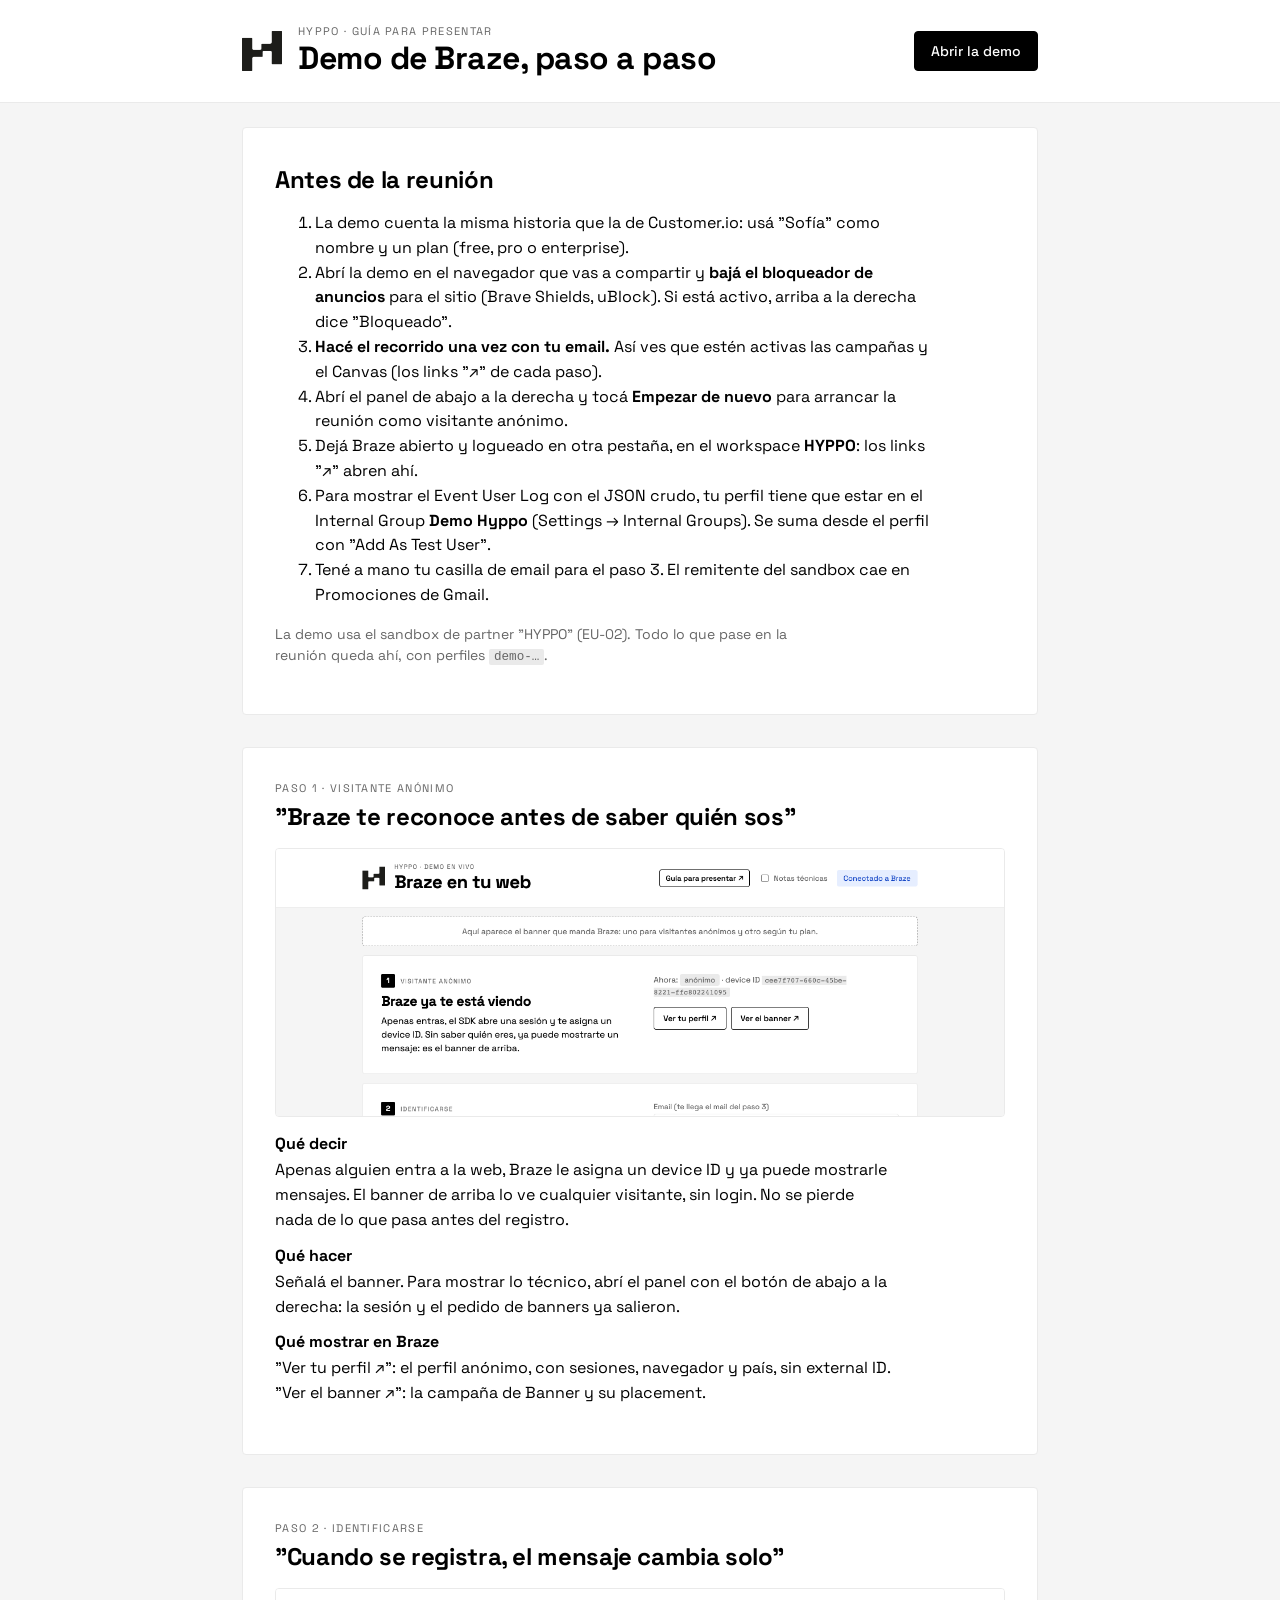
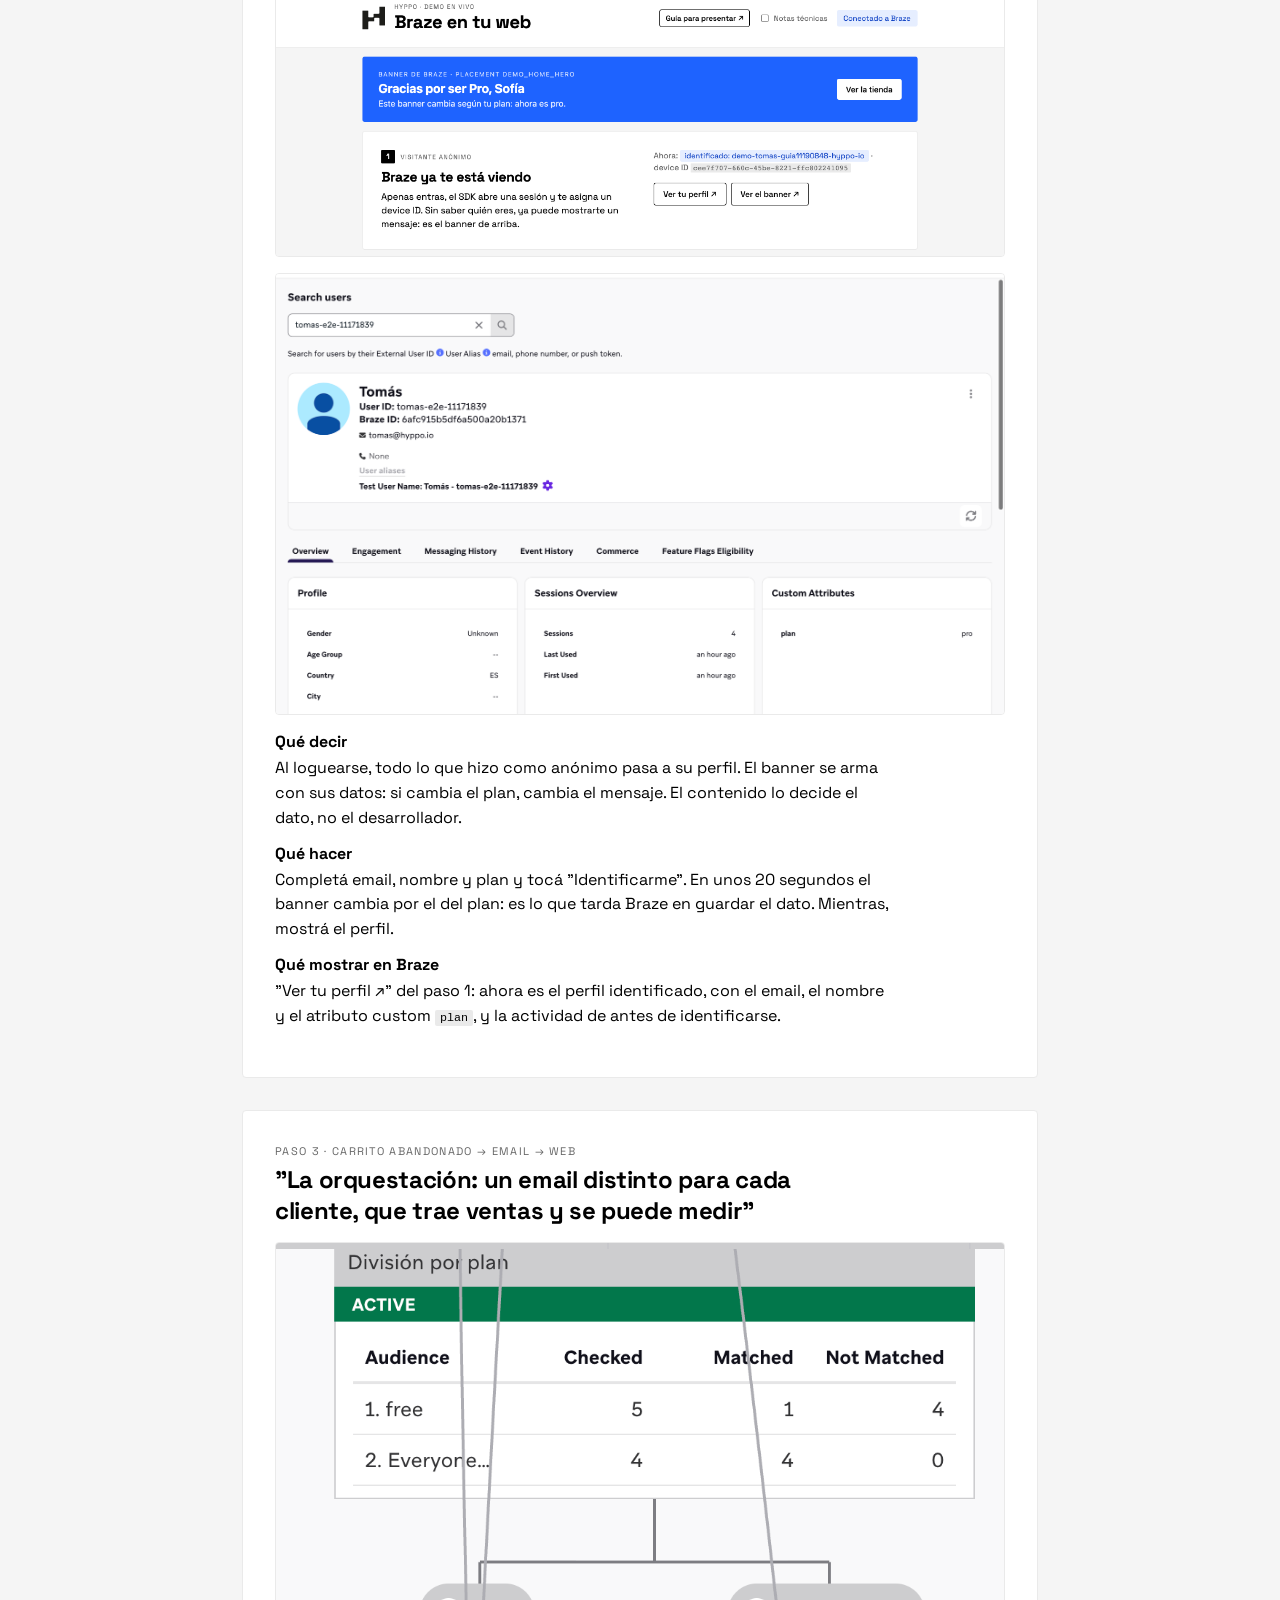
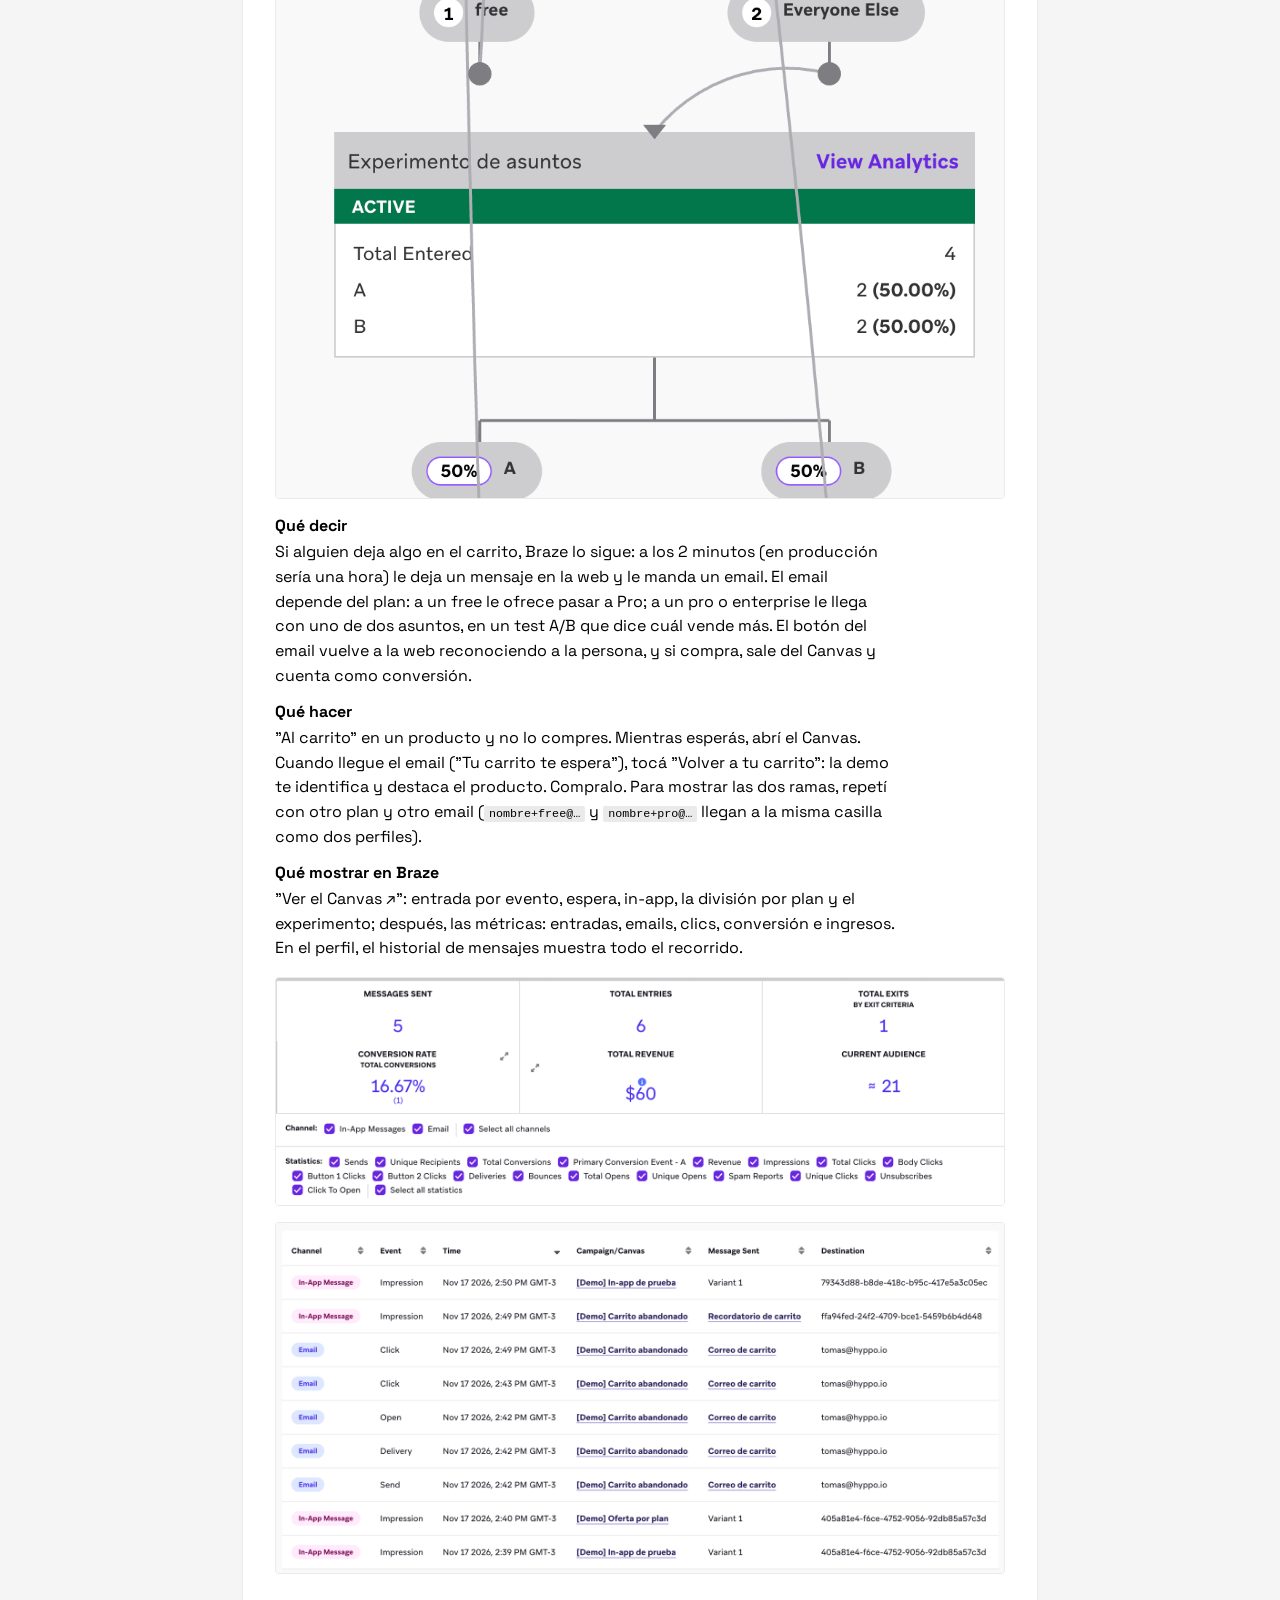
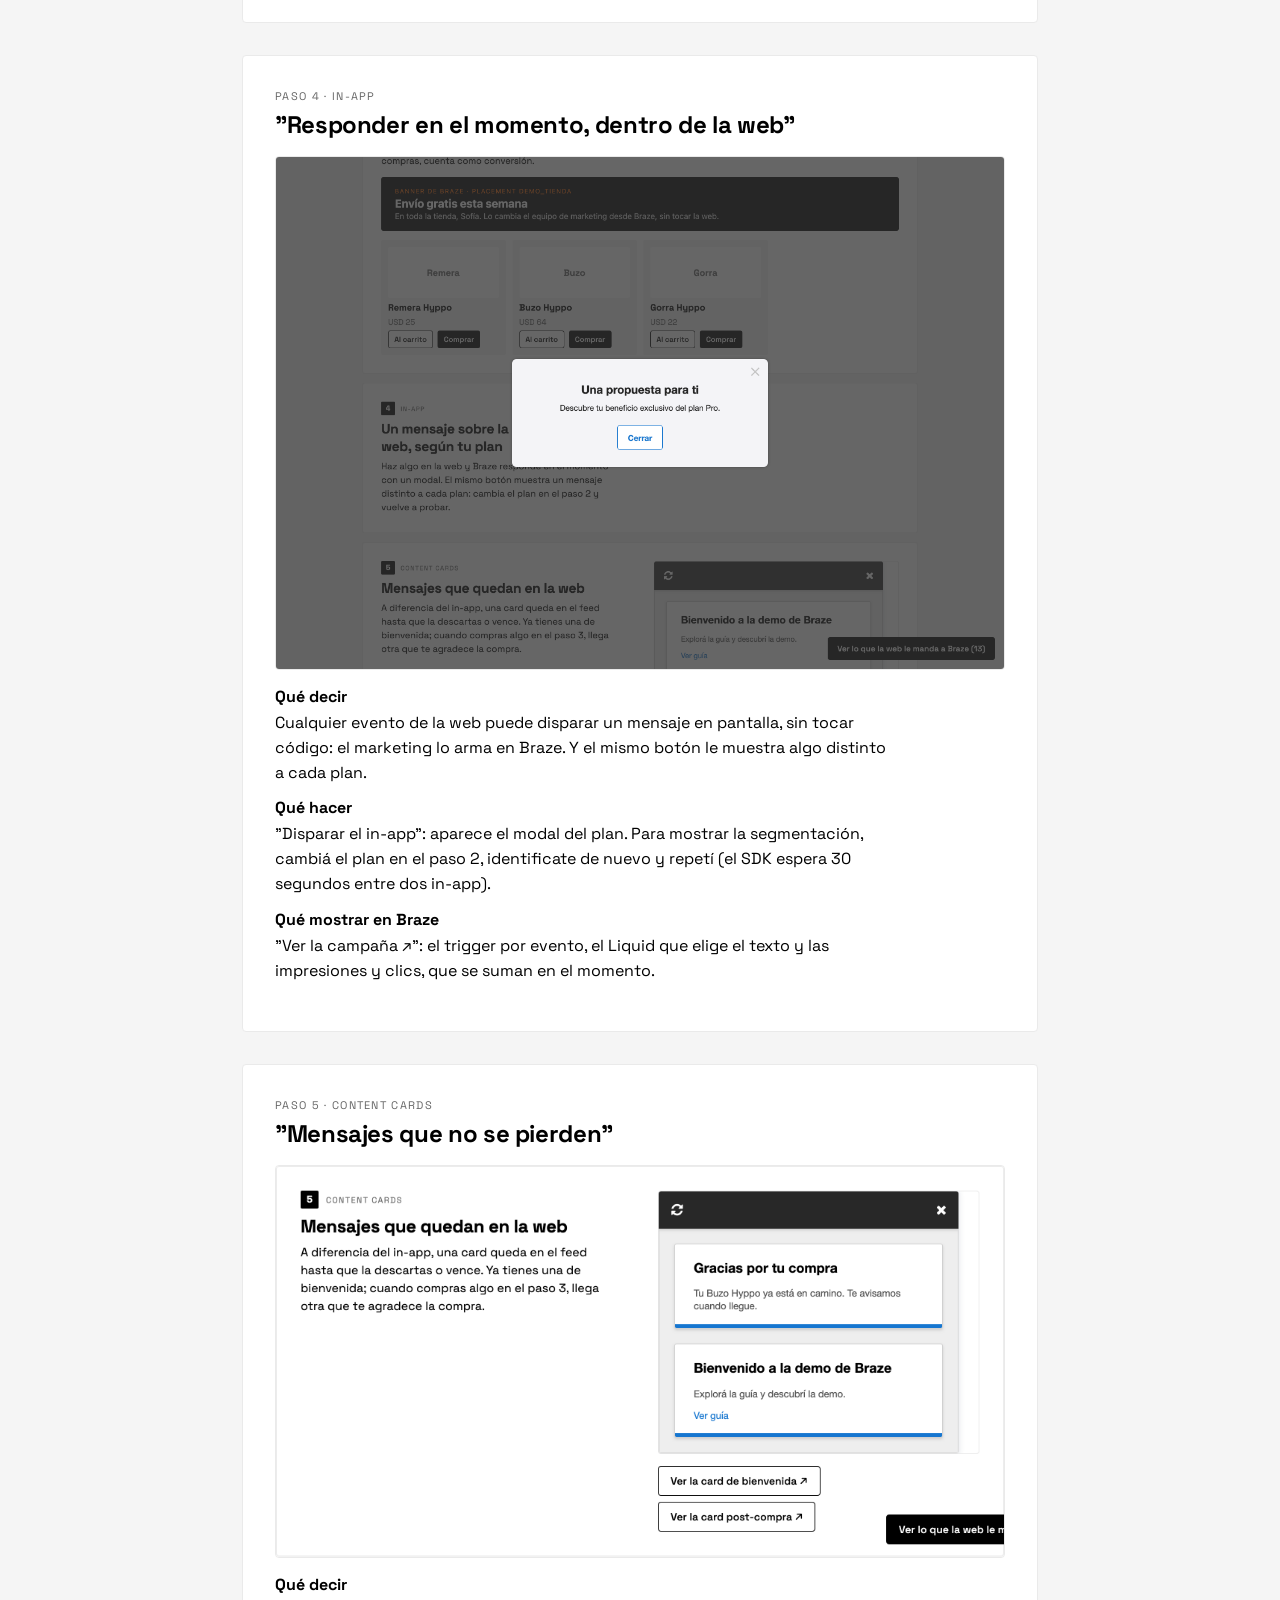
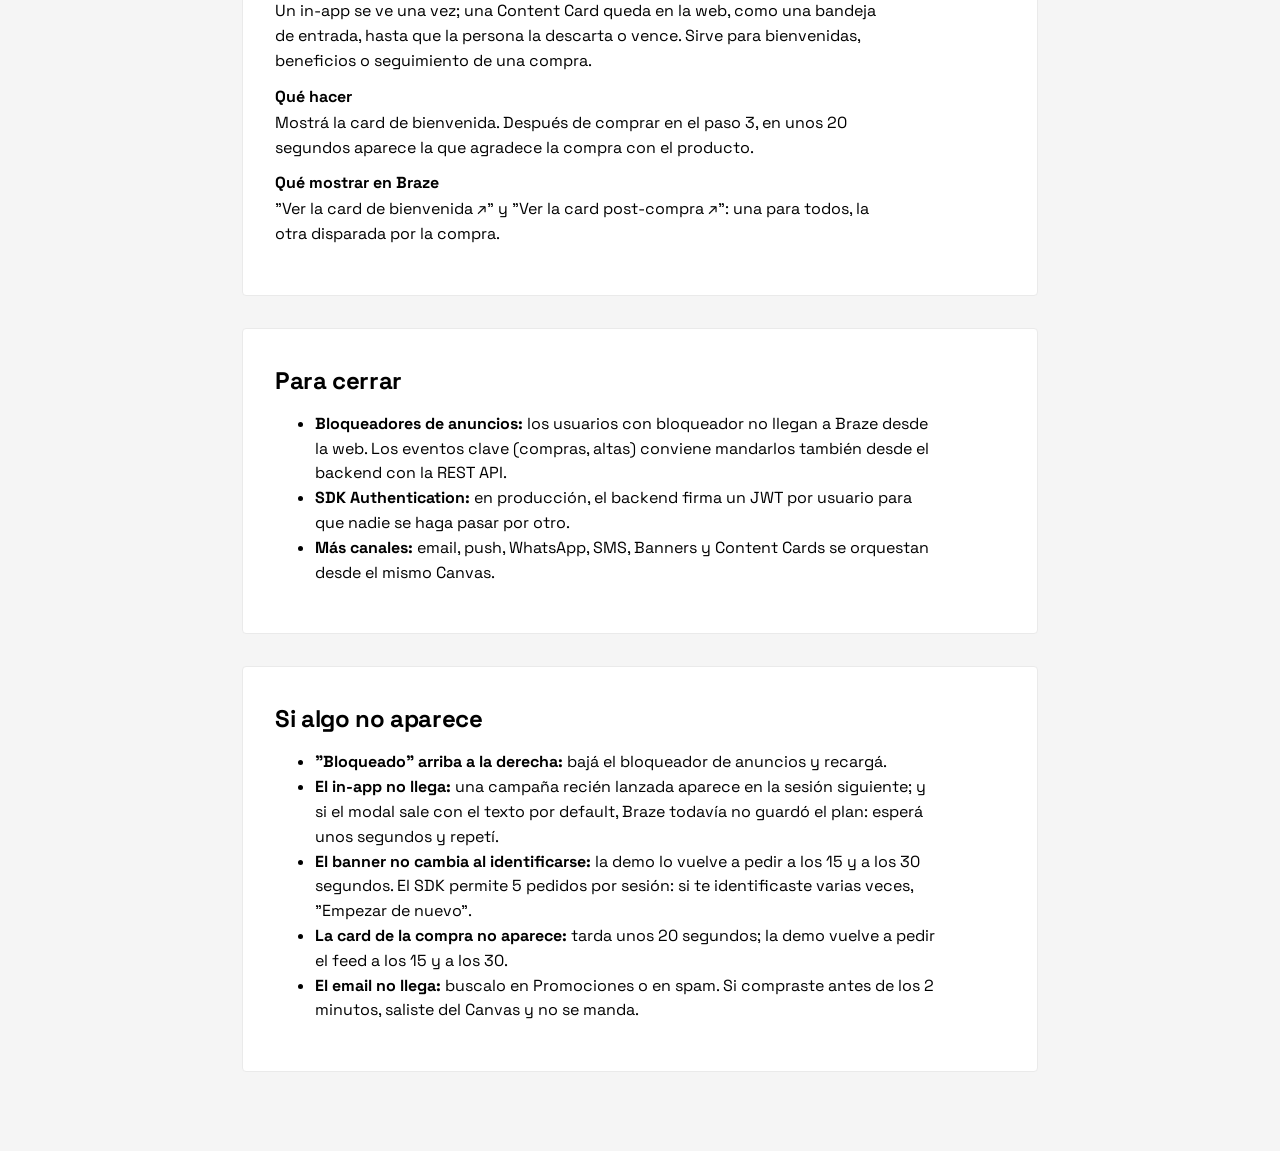
==== commit 19e160ed: "Formato de la demo de Customer.io; Banners y Content Cards Recorrido de cinco pasos (anónimo, identi" ====
--- a/guia.html
+++ b/guia.html
@@ -3,93 +3,113 @@
 <head>
   <meta charset="utf-8">
   <meta name="viewport" content="width=device-width, initial-scale=1">
-  <title>Hyppo · Guía de la demo de Braze</title>
+  <title>Hyppo · Guía de la demo Braze</title>
   <link rel="icon" href="assets/isotipo.png">
   <link rel="stylesheet" href="https://fonts.googleapis.com/css2?family=Space+Grotesk:wght@400;500;700&display=swap">
   <link rel="stylesheet" href="css/styles.css">
 </head>
 <body class="guide">
-  <header class="top">
+  <header class="top"><div class="wrap">
     <img src="assets/isotipo.png" alt="Hyppo" class="logo">
     <div>
-      <p class="caps">Hyppo · Demo interna</p>
-      <h1>Guía de la demo de Braze</h1>
+      <p class="caps">Hyppo · Guía para presentar</p>
+      <h1>Demo de Braze, paso a paso</h1>
     </div>
-    <a href="index.html" class="guide-btn">Volver a la demo</a>
-  </header>
+    <div class="top-right">
+      <a class="btn" href="./">Abrir la demo</a>
+    </div>
+  </div></header>
 
-  <article class="guide-body">
-    <p class="lead">Una buena demo cuenta una historia de punta a punta: alguien llega anónimo, se identifica, hace cosas, y Braze reacciona con mensajes personalizados en el momento justo. La regla es mostrar siempre las dos caras: lo que hace el usuario en la web y cómo aparece en Braze. Cada sección de la demo tiene un link que abre el dashboard en otra pestaña.</p>
-
-    <section class="step">
-      <p class="caps">Antes de empezar</p>
-      <h2>Preparar el escenario</h2>
-      <ul>
-        <li>Abrir la demo con el bloqueador de anuncios apagado (Brave Shields, uBlock). Si está prendido, la página lo avisa.</li>
-        <li>Tener Braze abierto en otra pestaña, en el workspace <strong>HYPPO</strong>.</li>
-        <li>Revisar que estén activas las campañas <strong>[Demo] In-app de prueba</strong> y <strong>[Demo] Oferta por plan</strong>, y el Canvas <strong>[Demo] Carrito abandonado v2</strong> (los links están en cada sección de la demo).</li>
-        <li>Para mostrar el Event User Log con el JSON crudo, el usuario con el que presentás tiene que ser <em>test user</em> del Internal Group <strong>Demo Hyppo</strong> (Settings → Internal Groups), que ya tiene "Record User Events" activado. Ya están los perfiles con <code>tomas@hyppo.io</code>; otro usuario se suma desde su perfil con "Add As Test User".</li>
-        <li>Practicar una vez antes: los in-app de una campaña recién lanzada aparecen recién en la sesión siguiente.</li>
-      </ul>
+  <main class="guide-main wrap">
+    <section class="card">
+      <h2>Antes de la reunión</h2>
+      <ol>
+        <li>La demo cuenta la misma historia que la de Customer.io: usá "Sofía" como nombre y un plan (free, pro o enterprise).</li>
+        <li>Abrí la demo en el navegador que vas a compartir y <strong>bajá el bloqueador de anuncios</strong> para el sitio (Brave Shields, uBlock). Si está activo, arriba a la derecha dice "Bloqueado".</li>
+        <li><strong>Hacé el recorrido una vez con tu email.</strong> Así ves que estén activas las campañas y el Canvas (los links "↗" de cada paso).</li>
+        <li>Abrí el panel de abajo a la derecha y tocá <strong>Empezar de nuevo</strong> para arrancar la reunión como visitante anónimo.</li>
+        <li>Dejá Braze abierto y logueado en otra pestaña, en el workspace <strong>HYPPO</strong>: los links "↗" abren ahí.</li>
+        <li>Para mostrar el Event User Log con el JSON crudo, tu perfil tiene que estar en el Internal Group <strong>Demo Hyppo</strong> (Settings → Internal Groups). Se suma desde el perfil con "Add As Test User".</li>
+        <li>Tené a mano tu casilla de email para el paso 3. El remitente del sandbox cae en Promociones de Gmail.</li>
+      </ol>
+      <p class="muted">La demo usa el sandbox de partner "HYPPO" (EU-02). Todo lo que pase en la reunión queda ahí, con perfiles <code>demo-…</code>.</p>
     </section>
 
-    <section class="step">
-      <p class="caps">Usuario anónimo</p>
-      <h2>Braze ya sabe quién es, aunque no se haya logueado</h2>
-      <p>Apenas carga la página, el SDK abre una sesión y le asigna un device ID. Mostrar el link "Ver este usuario anónimo en Braze": el perfil existe, con sesiones, navegador y país, pero sin external ID.</p>
-      <img src="assets/guia/demo-identidad-anonimo.png" alt="Sección de identidad con un usuario anónimo">
-      <p class="tip">Mensaje para el cliente: no se pierde nada de lo que pasa antes del login.</p>
+    <section class="card">
+      <p class="caps">Paso 1 · Visitante anónimo</p>
+      <h2>"Braze te reconoce antes de saber quién sos"</h2>
+      <figure><img src="assets/guia/1-anonimo.png" alt="Banner para visitantes anónimos arriba de la demo"></figure>
+      <dl>
+        <dt>Qué decir</dt>
+        <dd>Apenas alguien entra a la web, Braze le asigna un device ID y ya puede mostrarle mensajes. El banner de arriba lo ve cualquier visitante, sin login. No se pierde nada de lo que pasa antes del registro.</dd>
+        <dt>Qué hacer</dt>
+        <dd>Señalá el banner. Para mostrar lo técnico, abrí el panel con el botón de abajo a la derecha: la sesión y el pedido de banners ya salieron.</dd>
+        <dt>Qué mostrar en Braze</dt>
+        <dd>"Ver tu perfil ↗": el perfil anónimo, con sesiones, navegador y país, sin external ID. "Ver el banner ↗": la campaña de Banner y su placement.</dd>
+      </dl>
     </section>
 
-    <section class="step">
-      <p class="caps">Identificación</p>
-      <h2>El login une todo en un perfil</h2>
-      <p>Completar external ID, email, nombre y plan, y tocar <strong>Identificar</strong>. Abrir el perfil en Braze: los eventos que hizo como anónimo ahora son de este usuario, y aparecen el email, el nombre y el atributo custom <code>plan</code>.</p>
-      <img src="assets/guia/demo-identidad.png" alt="Sección de identidad con un usuario identificado">
-      <img src="assets/guia/braze-perfil.png" alt="Perfil del usuario en Braze con su atributo plan" class="wide">
-      <p class="tip">Contar la particularidad: <code>changeUser</code> no tiene vuelta atrás, y para "desloguear" se usa <code>wipeData()</code>.</p>
+    <section class="card">
+      <p class="caps">Paso 2 · Identificarse</p>
+      <h2>"Cuando se registra, el mensaje cambia solo"</h2>
+      <figure><img src="assets/guia/2-identificado.png" alt="El banner con el texto del plan de la persona identificada"></figure>
+      <figure><img src="assets/guia/braze-perfil.png" alt="Perfil del usuario en Braze con su atributo plan"></figure>
+      <dl>
+        <dt>Qué decir</dt>
+        <dd>Al loguearse, todo lo que hizo como anónimo pasa a su perfil. El banner se arma con sus datos: si cambia el plan, cambia el mensaje. El contenido lo decide el dato, no el desarrollador.</dd>
+        <dt>Qué hacer</dt>
+        <dd>Completá email, nombre y plan y tocá "Identificarme". En unos 20 segundos el banner cambia por el del plan: es lo que tarda Braze en guardar el dato. Mientras, mostrá el perfil.</dd>
+        <dt>Qué mostrar en Braze</dt>
+        <dd>"Ver tu perfil ↗" del paso 1: ahora es el perfil identificado, con el email, el nombre y el atributo custom <code>plan</code>, y la actividad de antes de identificarse.</dd>
+      </dl>
     </section>
 
-    <section class="step">
-      <p class="caps">Segmentación en vivo</p>
-      <h2>El mismo botón, un mensaje distinto para cada plan</h2>
-      <p>Tocar <strong>Enviar evento</strong>. La campaña <strong>[Demo] Oferta por plan</strong> muestra un in-app según el plan: invita a pasar a pro, ofrece un beneficio o deriva al account manager. Después cambiar el plan, volver a identificarse y repetir: el mensaje cambia.</p>
-      <img src="assets/guia/demo-eventos.png" alt="Sección de eventos">
-      <p class="tip">Acá se ve el valor de los atributos: el contenido lo decide el dato, no el desarrollador.</p>
+    <section class="card">
+      <p class="caps">Paso 3 · Carrito abandonado → email → web</p>
+      <h2>"La orquestación: un email distinto para cada cliente, que trae ventas y se puede medir"</h2>
+      <figure><img src="assets/guia/braze-canvas-ramas.png" alt="Canvas en Braze: división por plan y experimento de asuntos 50/50"></figure>
+      <dl>
+        <dt>Qué decir</dt>
+        <dd>Si alguien deja algo en el carrito, Braze lo sigue: a los 2 minutos (en producción sería una hora) le deja un mensaje en la web y le manda un email. El email depende del plan: a un free le ofrece pasar a Pro; a un pro o enterprise le llega con uno de dos asuntos, en un test A/B que dice cuál vende más. El botón del email vuelve a la web reconociendo a la persona, y si compra, sale del Canvas y cuenta como conversión.</dd>
+        <dt>Qué hacer</dt>
+        <dd>"Al carrito" en un producto y no lo compres. Mientras esperás, abrí el Canvas. Cuando llegue el email ("Tu carrito te espera"), tocá "Volver a tu carrito": la demo te identifica y destaca el producto. Compralo. Para mostrar las dos ramas, repetí con otro plan y otro email (<code>nombre+free@…</code> y <code>nombre+pro@…</code> llegan a la misma casilla como dos perfiles).</dd>
+        <dt>Qué mostrar en Braze</dt>
+        <dd>"Ver el Canvas ↗": entrada por evento, espera, in-app, la división por plan y el experimento; después, las métricas: entradas, emails, clics, conversión e ingresos. En el perfil, el historial de mensajes muestra todo el recorrido.</dd>
+      </dl>
+      <figure><img src="assets/guia/braze-canvas-metricas.png" alt="Métricas del Canvas: mensajes, entradas, conversión e ingresos"></figure>
+      <figure><img src="assets/guia/braze-perfil-historial.png" alt="Historial de mensajes del usuario en Braze"></figure>
     </section>
 
-    <section class="step">
-      <p class="caps">In-app personalizado</p>
-      <h2>Un mensaje con el nombre del usuario</h2>
-      <p>Tocar <strong>Disparar demo_inapp</strong>. Aparece un modal con el nombre que se cargó en el paso 2 (Liquid: <code>{{${first_name}}}</code>). Abrir la campaña en Braze para mostrar el editor y, después, el analytics: impresiones y clicks se suman en el momento.</p>
+    <section class="card">
+      <p class="caps">Paso 4 · In-app</p>
+      <h2>"Responder en el momento, dentro de la web"</h2>
+      <figure><img src="assets/guia/4-inapp.png" alt="Modal in-app de Braze sobre la demo"></figure>
+      <dl>
+        <dt>Qué decir</dt>
+        <dd>Cualquier evento de la web puede disparar un mensaje en pantalla, sin tocar código: el marketing lo arma en Braze. Y el mismo botón le muestra algo distinto a cada plan.</dd>
+        <dt>Qué hacer</dt>
+        <dd>"Disparar el in-app": aparece el modal del plan. Para mostrar la segmentación, cambiá el plan en el paso 2, identificate de nuevo y repetí (el SDK espera 30 segundos entre dos in-app).</dd>
+        <dt>Qué mostrar en Braze</dt>
+        <dd>"Ver la campaña ↗": el trigger por evento, el Liquid que elige el texto y las impresiones y clics, que se suman en el momento.</dd>
+      </dl>
     </section>
 
-    <section class="step">
-      <p class="caps">Carrito abandonado</p>
-      <h2>La orquestación: el momento fuerte de la demo</h2>
-      <p>En la tienda, agregar un producto al carrito y no comprar. El usuario entra en el Canvas <strong>[Demo] Carrito abandonado v2</strong>: a los 2 minutos (en producción sería una hora) recibe un email con el producto y el precio, y un in-app que aparece en la sesión siguiente.</p>
-      <img src="assets/guia/demo-tienda.png" alt="Tienda de la demo">
-      <img src="assets/guia/braze-canvas-ramas.png" alt="Canvas en Braze: división por plan y experimento de asuntos 50/50">
-      <p>Mientras tanto, abrir el Canvas en Braze y recorrer el flujo: entrada por evento, espera, un in-app y después una división por plan. Un usuario free recibe un email que además le ofrece pasar a Pro; uno pro o enterprise entra en un test A/B de asunto (Experiment Path 50/50).</p>
-      <p>Para que el cliente lo vea en vivo: repetir el carrito con otro plan y otro email (por ejemplo <code>nombre+free@empresa.com</code> y <code>nombre+pro@empresa.com</code>, que llegan a la misma casilla como dos perfiles distintos) y comparar los dos emails. Con una persona por demo el test A/B no llega a ser significativo: lo que se muestra es cómo se arma y las métricas por variante.</p>
-      <p class="tip">El plan viaja como propiedad del evento <code>agrego_al_carrito</code> y el Canvas se divide por esa propiedad, no por el atributo del perfil: si el usuario se acaba de identificar, Braze puede no haber procesado todavía el atributo.</p>
-      <p>Cuando llegue el email ("Tu carrito te espera"), abrirlo y tocar <strong>Volver a tu carrito</strong>: la demo reconoce al usuario y destaca el producto. Comprarlo cierra el círculo: en el Canvas se ven el email enviado y el clic, y la compra queda en el perfil del usuario y en Revenue.</p>
-      <img src="assets/guia/braze-canvas-metricas.png" alt="Métricas del Canvas: mensajes, entradas, conversión e ingresos" class="wide">
-      <p>Al final, el historial del usuario en Braze muestra todo el recorrido: los in-app, el email enviado, entregado, abierto y con clic, y el recordatorio del Canvas.</p>
-      <img src="assets/guia/braze-perfil-historial.png" alt="Historial de mensajes del usuario en Braze" class="wide">
-      <p class="tip">Si se compra antes de que pasen los 2 minutos, el usuario sale del Canvas y no recibe el email: la salida y la conversión son el evento <code>compro</code>.</p>
+    <section class="card">
+      <p class="caps">Paso 5 · Content Cards</p>
+      <h2>"Mensajes que no se pierden"</h2>
+      <figure><img src="assets/guia/5-cards.png" alt="Feed de Content Cards con la card de bienvenida y la de la compra"></figure>
+      <dl>
+        <dt>Qué decir</dt>
+        <dd>Un in-app se ve una vez; una Content Card queda en la web, como una bandeja de entrada, hasta que la persona la descarta o vence. Sirve para bienvenidas, beneficios o seguimiento de una compra.</dd>
+        <dt>Qué hacer</dt>
+        <dd>Mostrá la card de bienvenida. Después de comprar en el paso 3, en unos 20 segundos aparece la que agradece la compra con el producto.</dd>
+        <dt>Qué mostrar en Braze</dt>
+        <dd>"Ver la card de bienvenida ↗" y "Ver la card post-compra ↗": una para todos, la otra disparada por la compra.</dd>
+      </dl>
     </section>
 
-    <section class="step">
-      <p class="caps">Lo que pasa por debajo</p>
-      <h2>El log del SDK</h2>
-      <p>El panel negro de la derecha muestra cada llamada al SDK con sus datos. Sirve para el público técnico: es exactamente lo que el equipo de desarrollo del cliente tendría que implementar.</p>
-      <img src="assets/guia/demo-log.png" alt="Panel con el log del SDK" class="narrow">
-    </section>
-
-    <section class="step">
-      <p class="caps">Cierre</p>
-      <h2>Lo que conviene mencionar</h2>
+    <section class="card">
+      <h2>Para cerrar</h2>
       <ul>
         <li><strong>Bloqueadores de anuncios:</strong> los usuarios con bloqueador no llegan a Braze desde la web. Los eventos clave (compras, altas) conviene mandarlos también desde el backend con la REST API.</li>
         <li><strong>SDK Authentication:</strong> en producción, el backend firma un JWT por usuario para que nadie se haga pasar por otro.</li>
@@ -97,13 +117,16 @@
       </ul>
     </section>
 
-    <section class="step pending">
-      <p class="caps">Pendientes del sandbox</p>
-      <h2>Lo que todavía no se puede mostrar</h2>
+    <section class="card">
+      <h2>Si algo no aparece</h2>
       <ul>
-        <li><strong>Banners</strong> y <strong>Content Cards</strong> no están habilitados en el sandbox de partner. Ya se pidieron a Braze.</li>
+        <li><strong>"Bloqueado" arriba a la derecha:</strong> bajá el bloqueador de anuncios y recargá.</li>
+        <li><strong>El in-app no llega:</strong> una campaña recién lanzada aparece en la sesión siguiente; y si el modal sale con el texto por default, Braze todavía no guardó el plan: esperá unos segundos y repetí.</li>
+        <li><strong>El banner no cambia al identificarse:</strong> la demo lo vuelve a pedir a los 15 y a los 30 segundos. El SDK permite 5 pedidos por sesión: si te identificaste varias veces, "Empezar de nuevo".</li>
+        <li><strong>La card de la compra no aparece:</strong> tarda unos 20 segundos; la demo vuelve a pedir el feed a los 15 y a los 30.</li>
+        <li><strong>El email no llega:</strong> buscalo en Promociones o en spam. Si compraste antes de los 2 minutos, saliste del Canvas y no se manda.</li>
       </ul>
     </section>
-  </article>
+  </main>
 </body>
 </html>
--- a/css/styles.css
+++ b/css/styles.css
@@ -1,88 +1,117 @@
 :root {
-  --black: #000; --white: #fff; --blue: #1E63FF; --orange: #FF6A00; --red: #E53935;
+  --black: #000; --white: #fff; --blue: #1E63FF; --red: #E53935;
   --grey-05: #F5F5F5; --grey-10: #EAEAEA; --grey-40: #9A9A9A; --grey-60: #666;
   --font: "Space Grotesk", system-ui, -apple-system, "Segoe UI", Roboto, sans-serif;
+  --w: 1040px;   /* un solo ancho para header, banner y pasos */
+  --gap: 16px;   /* escala de espacios: 8 / 16 / 24 / 32 */
 }
 * { box-sizing: border-box; }
-body { margin: 0; text-wrap: pretty; font-family: var(--font); color: var(--black); background: var(--grey-05); padding-right: 380px; }
+[hidden] { display: none !important; }
+body { margin: 0; font-family: var(--font); color: var(--black); background: var(--grey-05); padding-right: 380px; }
 code { font-size: 0.9em; background: var(--grey-10); padding: 1px 5px; border-radius: 2px; }
-h1, h2 { margin: 0; letter-spacing: -0.015em; }
+h1, h2 { margin: 0; letter-spacing: -0.015em; text-wrap: balance; }
 h1 { font-size: 32px; }
-h2 { font-size: 20px; margin-bottom: 16px; }
-.caps { text-transform: uppercase; letter-spacing: 0.12em; font-size: 11px; color: var(--grey-60); margin: 0 0 4px; }
+h2 { font-size: 24px; }
+.caps { text-transform: uppercase; letter-spacing: 0.12em; font-size: 11px; color: var(--grey-60); margin: 0; }
 .muted { color: var(--grey-60); font-size: 14px; }
+p:empty { display: none; }
 
-.top { display: flex; align-items: center; gap: 16px; padding: 24px 32px; background: var(--white); border-bottom: 1px solid var(--grey-10); }
+/* Contenedor común: todo comparte el mismo ancho y los mismos bordes. */
+.wrap { max-width: var(--w); margin-inline: auto; padding-inline: 32px; }
+
+.top { background: var(--white); border-bottom: 1px solid var(--grey-10); }
+.top .wrap { display: flex; align-items: center; gap: var(--gap); padding-block: 24px; }
 .logo { width: 40px; height: 40px; }
-.guide-btn { margin-left: auto; font-size: 14px; font-weight: 500; padding: 8px 14px; border-radius: 4px; background: var(--orange); color: var(--black); text-decoration: none; }
-.guide-btn:hover { background: var(--black); color: var(--white); }
-.guide-btn + .status { margin-left: 12px; }
-.braze-link { font-size: 14px; font-weight: 500; color: var(--blue); text-decoration: none; }
-.braze-link:hover { text-decoration: underline; }
-.status { margin-left: auto; font-size: 13px; padding: 6px 12px; border-radius: 4px; background: var(--grey-10); }
+.top-right { margin-left: auto; display: flex; align-items: center; gap: var(--gap); }
+.switch { display: flex; align-items: center; gap: 6px; font-size: 13px; color: var(--grey-60); cursor: pointer; }
+.status { font-size: 13px; padding: 6px 12px; border-radius: 4px; background: var(--grey-10); }
+/* El azul es solo para estados: conectado, identificado, llegaste desde el email. */
 .status.ok { background: #E6EEFF; color: #0B3FC4; }
-.status.err { background: #FDECEA; color: #B71C1C; }
+.status.err { background: #FDECEA; color: var(--red); }
 
-main { display: grid; grid-template-columns: repeat(auto-fill, minmax(340px, 1fr)); gap: 16px; padding: 24px 32px 64px; }
-.card { background: var(--white); border: 1px solid var(--grey-10); border-radius: 8px; padding: 24px; }
-.card.wide { grid-column: 1 / -1; }
+.banner-wrap { padding-top: var(--gap); }
+/* Los Banners de Braze: insertBanner() dibuja un iframe dentro del slot. Sin banner, queda el aviso punteado. */
+.banner-slot { border: 1px dashed var(--grey-40); border-radius: 4px; padding: var(--gap); background: var(--white); text-align: center; }
+.banner-slot p { margin: 0; }
+.banner-slot.filled { border: 0; padding: 0; background: transparent; }
+.banner-slot iframe { display: block; width: 100%; border: 0; }
+.step > .banner-slot { grid-column: 1 / -1; }
+#cards-feed { max-height: 420px; overflow-y: auto; border: 1px solid var(--grey-10); border-radius: 4px; }
+.callout { margin-top: var(--gap); padding: 14px 18px; border-radius: 4px; background: #E6EEFF; color: #0B3FC4; font-size: 15px; }
+
+/* Los pasos: una columna; cada paso es una fila con la explicación a la izquierda y la acción a la derecha. */
+main { display: grid; gap: var(--gap); padding-block: var(--gap) 96px; container-type: inline-size; }
+.card { background: var(--white); border: 1px solid var(--grey-10); border-radius: 4px; padding: 32px; }
+.step { display: grid; grid-template-columns: minmax(0, 1fr) minmax(0, 1fr); gap: var(--gap) 48px; align-items: start; }
+.step-body, .step-action { display: grid; gap: var(--gap); align-content: start; }
+.step-body { gap: 8px; }
+.step > .products, .step > details { grid-column: 1 / -1; }
+.step p { margin: 0; line-height: 1.5; text-wrap: pretty; }
+.num { display: inline-grid; place-items: center; width: 24px; height: 24px; margin-right: 10px; background: var(--black); color: var(--white); font-weight: 700; font-size: 13px; letter-spacing: 0; border-radius: 2px; }
+.links { display: flex; flex-wrap: wrap; gap: 8px; }
+@container (max-width: 760px) { .step { grid-template-columns: 1fr; } }
 
 form { display: grid; gap: 12px; }
-label { display: grid; gap: 4px; font-size: 13px; color: var(--grey-60); }
+label, .field { display: grid; gap: 4px; font-size: 13px; color: var(--grey-60); }
 input, select { font: inherit; font-size: 15px; padding: 8px 10px; border: 1px solid var(--grey-10); border-radius: 4px; color: var(--black); }
+form button { justify-self: start; }
+.field-error { color: var(--red); }
+
+/* Botones: negro = la acción que dispara algo real; ghost = ver en Customer.io. */
+button, a.btn { display: inline-block; font: inherit; font-size: 14px; font-weight: 500; padding: 10px 16px; border: 1px solid var(--black); border-radius: 4px; background: var(--black); color: var(--white); cursor: pointer; text-decoration: none; white-space: nowrap; }
+button:hover, a.btn:hover { background: #222; }
+button.ghost, a.btn.ghost { background: var(--white); color: var(--black); }
+button.ghost:hover, a.btn.ghost:hover { background: var(--grey-05); }
+button.small, a.btn.small-btn { padding: 6px 10px; font-size: 13px; }
+button:disabled { opacity: 0.4; cursor: not-allowed; }
+button code { background: transparent; color: inherit; }
 .row { display: flex; gap: 8px; flex-wrap: wrap; align-items: center; }
-form.row input { flex: 1; }
-button { font: inherit; font-size: 14px; font-weight: 500; padding: 9px 16px; border: 1px solid var(--black); border-radius: 4px; background: var(--black); color: var(--white); cursor: pointer; }
-button:hover { background: var(--blue); border-color: var(--blue); }
-button.ghost { background: var(--white); color: var(--black); }
-button.ghost:hover { border-color: var(--blue); color: var(--blue); }
-button.small { padding: 6px 10px; font-size: 13px; }
-button code { background: transparent; color: inherit; }
 
-details { margin-top: 16px; font-size: 14px; border-top: 1px solid var(--grey-10); padding-top: 12px; }
-summary { cursor: pointer; font-weight: 500; }
-summary::marker { color: var(--orange); }
-details li { margin: 6px 0; line-height: 1.45; }
-
-.banner-slot { margin: 16px 32px 0; min-height: 56px; border: 1px dashed var(--grey-40); border-radius: 8px; display: grid; place-items: center; background: var(--white); }
-.banner-slot.inline { margin: 0 0 16px; border: none; border-top: 1px dashed var(--grey-40); border-bottom: 1px dashed var(--grey-40); border-radius: 0; background: transparent; }
-.banner-slot.filled { border: none; display: block; background: transparent; }
-.fallback { color: var(--grey-60); font-size: 13px; margin: 12px; }
+.pill { font-size: 13px; padding: 2px 8px; border-radius: 4px; background: var(--grey-10); }
+.pill.ok { background: #E6EEFF; color: #0B3FC4; }
 
 .products { display: grid; grid-template-columns: repeat(auto-fill, minmax(180px, 1fr)); gap: 12px; }
-.product { display: grid; gap: 6px; }
-.product.highlight { outline: 2px solid var(--orange); outline-offset: 6px; border-radius: 4px; }
-.thumb { height: 90px; border-radius: 4px; background: var(--grey-05); display: grid; place-items: center; font-weight: 700; color: var(--grey-60); }
+.product { position: relative; background: var(--grey-05); border-radius: 4px; padding: 12px; display: grid; gap: 6px; }
+.product.highlight { box-shadow: 0 0 0 2px var(--black); }
+.thumb { height: 90px; border-radius: 2px; background: var(--white); display: grid; place-items: center; font-weight: 700; color: var(--grey-60); }
+.tag { position: absolute; top: 8px; right: 8px; font-size: 12px; padding: 2px 6px; border-radius: 2px; background: var(--black); color: var(--white); }
 
-.feed { margin-top: 12px; position: relative; min-height: 80px; }
+.notes { display: none; font-size: 14px; border-top: 1px solid var(--grey-10); padding-top: 12px; }
+body.show-notes .notes { display: block; }
+summary { cursor: pointer; font-weight: 500; }
+.notes li { margin: 6px 0; line-height: 1.45; }
 
+/* Panel de eventos: arranca minimizado como una pestaña abajo a la derecha. */
 .log { position: fixed; top: 0; right: 0; bottom: 0; width: 380px; background: var(--black); color: var(--white); display: flex; flex-direction: column; }
-.log .caps { color: var(--grey-40); margin: 0; }
-.log-head { display: flex; justify-content: space-between; align-items: center; padding: 16px; border-bottom: 1px solid #222; }
-.log-head button { border-color: #444; background: transparent; color: var(--white); }
+.log .caps { color: var(--grey-40); margin-right: auto; }
+.log-tab { display: none; position: fixed; right: 16px; bottom: 16px; z-index: 10; }
+body.log-closed { padding-right: 0; }
+body.log-closed .log { display: none; }
+body.log-closed .log-tab { display: block; }
+.log-head { display: flex; gap: 8px; align-items: center; padding: 16px; border-bottom: 1px solid #222; }
+.log-head button { border-color: #444; background: transparent; color: var(--white); flex-shrink: 0; }
 #log { list-style: none; margin: 0; padding: 0 16px; overflow-y: auto; flex: 1; font-size: 12px; }
 #log li { padding: 10px 0; border-bottom: 1px solid #1a1a1a; }
 #log li.err code { color: #ff8a80; }
 #log code { background: transparent; color: #8fb2ff; }
 #log pre { margin: 6px 0 0; white-space: pre-wrap; color: var(--grey-40); }
-.t { color: #8a8a8a; }
+.t { color: var(--grey-40); }
 
 @media (max-width: 900px) {
   body { padding-right: 0; }
   .log { position: static; width: auto; max-height: 50vh; }
-  main, .top { padding-left: 16px; padding-right: 16px; }
-  .banner-slot { margin-left: 16px; margin-right: 16px; }
+  .wrap { padding-inline: 16px; }
+  .top .wrap, .top-right { flex-wrap: wrap; }
+  .card { padding: 24px; }
 }
 
-/* Guía de la demo */
-body.guide { padding-right: 0; }
-.guide-body { max-width: 820px; margin: 0 auto; padding: 32px 16px 96px; }
-.lead { font-size: 18px; line-height: 1.6; max-width: 58ch; }
-.step p, .step li { max-width: 58ch; }
-.step { background: var(--white); border: 1px solid var(--grey-10); border-radius: 8px; padding: 28px; margin-top: 20px; line-height: 1.6; }
-.step h2 { margin-bottom: 12px; }
-.step img { display: block; width: 100%; max-width: 560px; margin: 16px 0; border: 1px solid var(--grey-10); border-radius: 8px; }
-.step img.narrow { max-width: 320px; }
-.step img.wide { max-width: 100%; }
-.tip { border-left: 3px solid var(--orange); padding-left: 12px; color: var(--grey-60); }
-.step.pending { border-style: dashed; }
+/* Guía para presentar: la misma estructura, más angosta. */
+body.guide { padding-right: 0; --w: 860px; }
+.guide-main { padding-block: 24px 64px; }
+.guide-main .card { margin-bottom: var(--gap); }
+.guide-main h2 { margin: 4px 0 var(--gap); }
+.guide-main li, .guide-main dd, .guide-main p { line-height: 1.55; max-width: 62ch; text-wrap: pretty; }
+.guide-main figure { margin: var(--gap) 0; }
+.guide-main figure img { width: 100%; border: 1px solid var(--grey-10); border-radius: 4px; display: block; }
+.guide-main dt { font-weight: 700; margin-top: 12px; }
+.guide-main dd { margin: 4px 0 0; }
